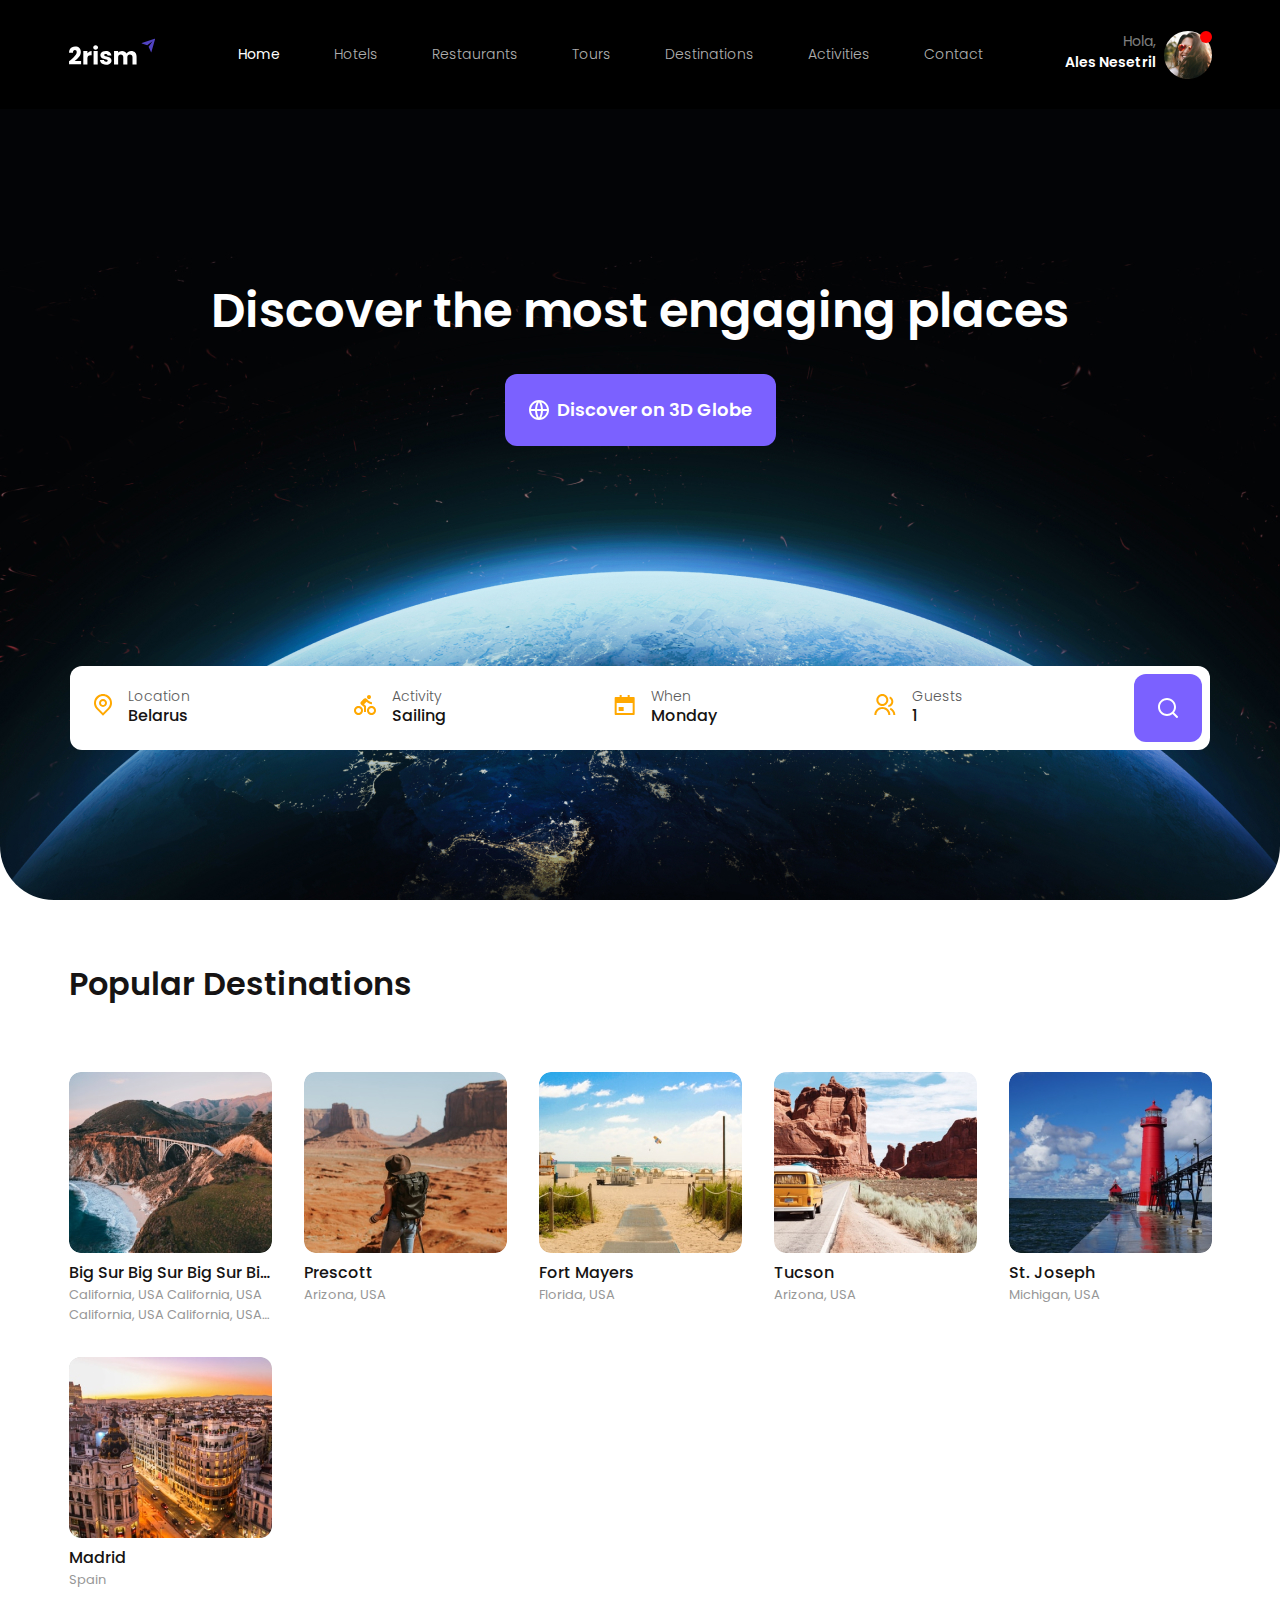
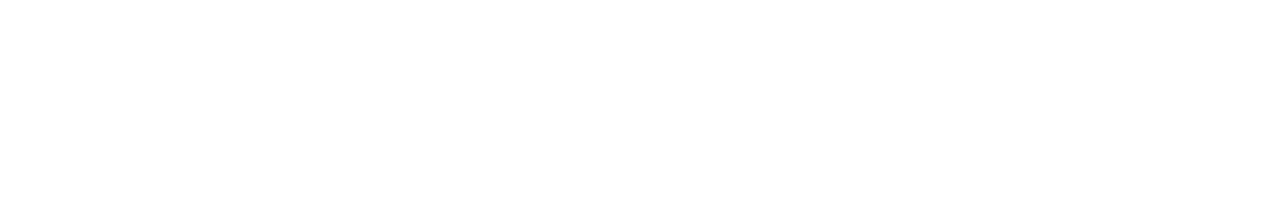
==== tourism/index.html @ 6691d3fc "added new layout" ====
<!doctype html>
<html lang="en">
<head>
    <meta charset="UTF-8">
    <meta name="viewport"
          content="width=device-width, user-scalable=no, initial-scale=1.0, maximum-scale=1.0, minimum-scale=1.0">
    <meta http-equiv="X-UA-Compatible" content="ie=edge">
    <title>Tourism</title>
    <link rel="preconnect" href="https://fonts.googleapis.com">
    <link rel="preconnect" href="https://fonts.gstatic.com" crossorigin>
    <link href="https://fonts.googleapis.com/css2?family=Poppins:wght@300;400;500;600&display=swap" rel="stylesheet">
    <link rel="stylesheet" href="assets/styles/style.css">
</head>
<body>
<header class="header">
    <div class="header__container container">
        <a href="#" class="logo" aria-label="Go to home page">
            <img src="assets/svg/logo.svg" alt="Logo company">
        </a>
        <nav class="header__navigation">
            <a href="#" class="header__navigation-link header__navigation-link--active">Home</a>
            <a href="#" class="header__navigation-link">Hotels</a>
            <a href="#" class="header__navigation-link">Restaurants</a>
            <a href="#" class="header__navigation-link">Tours</a>
            <a href="#" class="header__navigation-link">Destinations</a>
            <a href="#" class="header__navigation-link">Activities</a>
            <a href="#" class="header__navigation-link">Contact</a>
        </nav>
        <div class="profile-block">
            <div class="profile-block__data">
                <p class="profile-block__text">Hola,</p>
                <p class="profile-block__name">Ales Nesetril</p>
            </div>
            <div class="profile-block__avatar profile-block__avatar--active">
                <img src="assets/img/user.jpg" class="profile-block__img" alt="Profile user image">
            </div>
        </div>
    </div>
</header>

<main class="main">
    <section class="preview">
        <div class="preview__container container">
            <h1 class="preview__title">
                Discover the most engaging places
            </h1>
            <button class="button">
                <svg width="20" height="20">
                    <use xlink:href="#global-icon"></use>
                </svg>
                Discover on 3D Globe
            </button>
            <form action="" class="preview__form form">
                <div class="select select-location">
                    <div class="select__icon">
                        <svg width="18" height="22">
                            <use xlink:href="#location-icon"></use>
                        </svg>
                    </div>

                    <div class="select__block">
                        <label for="select-location">Location</label>
                        <select id="select-location">
                            <option value="0">Belarus</option>
                            <option value="1">Russian</option>
                            <option value="2">Poland</option>
                            <option value="3">China</option>
                        </select>
                    </div>
                </div>
                <div class="select select-location">
                    <div class="select__icon">
                        <svg width="22" height="20">
                            <use xlink:href="#activity-icon"></use>
                        </svg>
                    </div>
                    <div class="select__block">
                        <label for="select-activity">Activity</label>
                        <select id="select-activity">
                            <option value="0">Sailing</option>
                            <option value="1">Climbing</option>
                            <option value="2">Skiing</option>
                            <option value="3">Hiking</option>
                        </select>
                    </div>
                </div>
                <div class="select select-location">
                    <div class="select__icon">
                        <svg width="21" height="20">
                            <use xlink:href="#calendar-icon"></use>
                        </svg>
                    </div>
                    <div class="select__block">
                        <label for="select-calendar">When</label>
                        <select id="select-calendar">
                            <option>Monday</option>
                            <option>Tuesday</option>
                            <option>Wednesday</option>
                        </select>
                    </div>
                </div>
                <div class="select select-location">
                    <div class="select__icon">
                        <svg width="22" height="21">
                            <use xlink:href="#users-icon"></use>
                        </svg>
                    </div>
                    <div class="select__block">
                        <label for="select-guests">Guests</label>
                        <select id="select-guests">
                            <option value="0">1</option>
                            <option value="1">2</option>
                            <option value="2">3</option>
                            <option value="3">4</option>
                        </select>
                    </div>
                </div>
                <button class="button">
                    <svg width="20" height="20">
                        <use xlink:href="#search-icon"></use>
                    </svg>
                    <span class="button__text">Search</span>
                </button>
            </form>
        </div>
    </section>
    <section class="section destinations">
        <div class="container">
            <h2 class="section__title">
                Popular Destinations
            </h2>
            <div class="destinations__list">
                <div class="destinations__card small-card">
                    <div class="small-card__img">
                        <img src="assets/img/destination-1.jpg" alt="Big sure image">
                    </div>
                    <div class="small-card__title">Big Sur Big Sur Big Sur Big Sur</div>
                    <p class="small-card__text">California, USA California, USA California, USA California, USA California, USA California, USA California, USA California, USA California, USA</p>
                </div>
                <div class="destinations__card small-card">
                    <div class="small-card__img">
                        <img src="assets/img/destination-2.jpg" alt="Prescott image">
                    </div>
                    <div class="small-card__title">Prescott</div>
                    <p class="small-card__text">Arizona, USA</p>
                </div>
                <div class="destinations__card small-card">
                    <div class="small-card__img">
                        <img src="assets/img/destination-3.jpg" alt="Fort Mayers image">
                    </div>
                    <div class="small-card__title">Fort Mayers</div>
                    <p class="small-card__text">Florida, USA</p>
                </div>
                <div class="destinations__card small-card">
                    <div class="small-card__img">
                        <img src="assets/img/destination-4.jpg" alt="Tucson image">
                    </div>
                    <div class="small-card__title">Tucson</div>
                    <p class="small-card__text">Arizona, USA</p>
                </div>
                <div class="destinations__card small-card">
                    <div class="small-card__img">
                        <img src="assets/img/destination-5.jpg" alt="St. Joseph image">
                    </div>
                    <div class="small-card__title">St. Joseph</div>
                    <p class="small-card__text">Michigan, USA</p>
                </div>
                <div class="destinations__card small-card">
                    <div class="small-card__img">
                        <img src="assets/img/destination-6.jpg" alt="Madrid image">
                    </div>
                    <div class="small-card__title">Madrid</div>
                    <p class="small-card__text">Spain</p>
                </div>
            </div>
        </div>
    </section>
</main>
<svg>
    <symbol id="global-icon" viewBox="0 0 20 20" fill="none" xmlns="http://www.w3.org/2000/svg">
        <path d="M10 20C4.477 20 0 15.523 0 10C0 4.477 4.477 0 10 0C15.523 0 20 4.477 20 10C20 15.523 15.523 20 10 20ZM7.71 17.667C6.72341 15.5743 6.15187 13.3102 6.027 11H2.062C2.25659 12.5389 2.89392 13.9882 3.89657 15.1717C4.89922 16.3552 6.22401 17.2221 7.71 17.667ZM8.03 11C8.181 13.439 8.878 15.73 10 17.752C11.1523 15.6766 11.8254 13.3695 11.97 11H8.03ZM17.938 11H13.973C13.8481 13.3102 13.2766 15.5743 12.29 17.667C13.776 17.2221 15.1008 16.3552 16.1034 15.1717C17.1061 13.9882 17.7434 12.5389 17.938 11ZM2.062 9H6.027C6.15187 6.68979 6.72341 4.42569 7.71 2.333C6.22401 2.77788 4.89922 3.64475 3.89657 4.8283C2.89392 6.01184 2.25659 7.4611 2.062 9ZM8.031 9H11.969C11.8248 6.6306 11.152 4.32353 10 2.248C8.84768 4.32345 8.17456 6.63052 8.03 9H8.031ZM12.29 2.333C13.2766 4.42569 13.8481 6.68979 13.973 9H17.938C17.7434 7.4611 17.1061 6.01184 16.1034 4.8283C15.1008 3.64475 13.776 2.77788 12.29 2.333Z"
              fill="white"/>
    </symbol>
    <symbol id="search-icon" width="21" height="21" viewBox="0 0 21 21" fill="none" xmlns="http://www.w3.org/2000/svg">
        <path d="M16.031 14.617L20.314 18.899L18.899 20.314L14.617 16.031C13.0237 17.3082 11.042 18.0029 9 18C4.032 18 0 13.968 0 9C0 4.032 4.032 0 9 0C13.968 0 18 4.032 18 9C18.0029 11.042 17.3082 13.0237 16.031 14.617ZM14.025 13.875C15.2941 12.5699 16.0029 10.8204 16 9C16 5.132 12.867 2 9 2C5.132 2 2 5.132 2 9C2 12.867 5.132 16 9 16C10.8204 16.0029 12.5699 15.2941 13.875 14.025L14.025 13.875Z"
              fill="white"/>
    </symbol>
    <symbol id="location-icon" width="18" height="22" viewBox="0 0 18 22" fill="none" xmlns="http://www.w3.org/2000/svg">
        <path d="M9 18.9L13.95 13.95C14.9289 12.971 15.5955 11.7237 15.8656 10.3659C16.1356 9.00801 15.9969 7.60058 15.4671 6.32154C14.9373 5.0425 14.04 3.94929 12.8889 3.18015C11.7378 2.41101 10.3844 2.00049 9 2.00049C7.61557 2.00049 6.26222 2.41101 5.11109 3.18015C3.95996 3.94929 3.06275 5.0425 2.53292 6.32154C2.00308 7.60058 1.86442 9.00801 2.13445 10.3659C2.40449 11.7237 3.07111 12.971 4.05 13.95L9 18.9ZM9 21.728L2.636 15.364C1.37734 14.1053 0.520187 12.5017 0.172928 10.7558C-0.17433 9.01001 0.00390685 7.20041 0.685099 5.55588C1.36629 3.91136 2.51984 2.50575 3.99988 1.51683C5.47992 0.527899 7.21998 6.10352e-05 9 6.10352e-05C10.78 6.10352e-05 12.5201 0.527899 14.0001 1.51683C15.4802 2.50575 16.6337 3.91136 17.3149 5.55588C17.9961 7.20041 18.1743 9.01001 17.8271 10.7558C17.4798 12.5017 16.6227 14.1053 15.364 15.364L9 21.728ZM9 11C9.53044 11 10.0391 10.7893 10.4142 10.4142C10.7893 10.0391 11 9.53042 11 8.99998C11 8.46955 10.7893 7.96084 10.4142 7.58577C10.0391 7.2107 9.53044 6.99998 9 6.99998C8.46957 6.99998 7.96086 7.2107 7.58579 7.58577C7.21072 7.96084 7 8.46955 7 8.99998C7 9.53042 7.21072 10.0391 7.58579 10.4142C7.96086 10.7893 8.46957 11 9 11ZM9 13C7.93914 13 6.92172 12.5786 6.17158 11.8284C5.42143 11.0783 5 10.0608 5 8.99998C5 7.93912 5.42143 6.9217 6.17158 6.17156C6.92172 5.42141 7.93914 4.99998 9 4.99998C10.0609 4.99998 11.0783 5.42141 11.8284 6.17156C12.5786 6.9217 13 7.93912 13 8.99998C13 10.0608 12.5786 11.0783 11.8284 11.8284C11.0783 12.5786 10.0609 13 9 13Z" fill="#FFA800"/>
    </symbol>
    <symbol id="activity-icon" width="22" height="20" viewBox="0 0 22 20" fill="none" xmlns="http://www.w3.org/2000/svg">
        <path d="M4.5 20C3.90905 20 3.32389 19.8836 2.77792 19.6575C2.23196 19.4313 1.73588 19.0998 1.31802 18.682C0.900156 18.2641 0.568688 17.768 0.342542 17.2221C0.116396 16.6761 0 16.0909 0 15.5C0 14.9091 0.116396 14.3239 0.342542 13.7779C0.568688 13.232 0.900156 12.7359 1.31802 12.318C1.73588 11.9002 2.23196 11.5687 2.77792 11.3425C3.32389 11.1164 3.90905 11 4.5 11C5.69347 11 6.83807 11.4741 7.68198 12.318C8.52589 13.1619 9 14.3065 9 15.5C9 16.6935 8.52589 17.8381 7.68198 18.682C6.83807 19.5259 5.69347 20 4.5 20ZM4.5 18C5.16304 18 5.79893 17.7366 6.26777 17.2678C6.73661 16.7989 7 16.163 7 15.5C7 14.837 6.73661 14.2011 6.26777 13.7322C5.79893 13.2634 5.16304 13 4.5 13C3.83696 13 3.20107 13.2634 2.73223 13.7322C2.26339 14.2011 2 14.837 2 15.5C2 16.163 2.26339 16.7989 2.73223 17.2678C3.20107 17.7366 3.83696 18 4.5 18ZM17.5 20C16.9091 20 16.3239 19.8836 15.7779 19.6575C15.232 19.4313 14.7359 19.0998 14.318 18.682C13.9002 18.2641 13.5687 17.768 13.3425 17.2221C13.1164 16.6761 13 16.0909 13 15.5C13 14.9091 13.1164 14.3239 13.3425 13.7779C13.5687 13.232 13.9002 12.7359 14.318 12.318C14.7359 11.9002 15.232 11.5687 15.7779 11.3425C16.3239 11.1164 16.9091 11 17.5 11C18.6935 11 19.8381 11.4741 20.682 12.318C21.5259 13.1619 22 14.3065 22 15.5C22 16.6935 21.5259 17.8381 20.682 18.682C19.8381 19.5259 18.6935 20 17.5 20ZM17.5 18C18.163 18 18.7989 17.7366 19.2678 17.2678C19.7366 16.7989 20 16.163 20 15.5C20 14.837 19.7366 14.2011 19.2678 13.7322C18.7989 13.2634 18.163 13 17.5 13C16.837 13 16.2011 13.2634 15.7322 13.7322C15.2634 14.2011 15 14.837 15 15.5C15 16.163 15.2634 16.7989 15.7322 17.2678C16.2011 17.7366 16.837 18 17.5 18ZM10.023 9.305L12 11V17H10V12L7.281 9.734C7.03904 9.56772 6.83666 9.35022 6.68822 9.09692C6.53977 8.84363 6.44892 8.56076 6.4221 8.26841C6.39528 7.97605 6.43315 7.68137 6.53303 7.4053C6.6329 7.12923 6.79233 6.87853 7 6.671L9.828 3.843C10.0137 3.6572 10.2342 3.50981 10.4769 3.40925C10.7197 3.30869 10.9798 3.25693 11.2425 3.25693C11.5052 3.25693 11.7653 3.30869 12.0081 3.40925C12.2508 3.50981 12.4713 3.6572 12.657 3.843L14.071 5.257C15.13 6.31982 16.5038 7.01248 17.988 7.232L17.978 9.247C15.9642 9.01516 14.0884 8.10742 12.657 6.672L10.023 9.305ZM15 4C14.4696 4 13.9609 3.78929 13.5858 3.41421C13.2107 3.03914 13 2.53043 13 2C13 1.46957 13.2107 0.960859 13.5858 0.585786C13.9609 0.210714 14.4696 0 15 0C15.5304 0 16.0391 0.210714 16.4142 0.585786C16.7893 0.960859 17 1.46957 17 2C17 2.53043 16.7893 3.03914 16.4142 3.41421C16.0391 3.78929 15.5304 4 15 4Z" fill="#FFA800"/>
    </symbol>
    <symbol id="calendar-icon" width="21" height="20" viewBox="0 0 21 20" fill="none" xmlns="http://www.w3.org/2000/svg">
        <path d="M15.6667 2H19.6667C19.9319 2 20.1863 2.10536 20.3738 2.29289C20.5613 2.48043 20.6667 2.73478 20.6667 3V19C20.6667 19.2652 20.5613 19.5196 20.3738 19.7071C20.1863 19.8946 19.9319 20 19.6667 20H1.66669C1.40147 20 1.14712 19.8946 0.95958 19.7071C0.772044 19.5196 0.666687 19.2652 0.666687 19V3C0.666687 2.73478 0.772044 2.48043 0.95958 2.29289C1.14712 2.10536 1.40147 2 1.66669 2H5.66669V0H7.66669V2H13.6667V0H15.6667V2ZM2.66669 8V18H18.6667V8H2.66669ZM4.66669 12H9.66669V16H4.66669V12Z" fill="#FFA800"/>
    </symbol>
    <symbol id="users-icon" width="22" height="21" viewBox="0 0 22 21" fill="none" xmlns="http://www.w3.org/2000/svg">
        <path d="M0.333374 21C0.333374 18.8783 1.17623 16.8434 2.67652 15.3431C4.17681 13.8429 6.21164 13 8.33337 13C10.4551 13 12.4899 13.8429 13.9902 15.3431C15.4905 16.8434 16.3334 18.8783 16.3334 21H14.3334C14.3334 19.4087 13.7012 17.8826 12.576 16.7574C11.4508 15.6321 9.92467 15 8.33337 15C6.74207 15 5.21595 15.6321 4.09073 16.7574C2.96552 17.8826 2.33337 19.4087 2.33337 21H0.333374ZM8.33337 12C5.01837 12 2.33337 9.315 2.33337 6C2.33337 2.685 5.01837 0 8.33337 0C11.6484 0 14.3334 2.685 14.3334 6C14.3334 9.315 11.6484 12 8.33337 12ZM8.33337 10C10.5434 10 12.3334 8.21 12.3334 6C12.3334 3.79 10.5434 2 8.33337 2C6.12337 2 4.33337 3.79 4.33337 6C4.33337 8.21 6.12337 10 8.33337 10ZM16.6174 13.703C18.0227 14.3359 19.2154 15.3612 20.052 16.6557C20.8886 17.9502 21.3335 19.4587 21.3334 21H19.3334C19.3336 19.844 18.9999 18.7125 18.3725 17.7416C17.745 16.7707 16.8505 16.0017 15.7964 15.527L16.6164 13.703H16.6174ZM15.9294 2.413C16.9369 2.8283 17.7983 3.53354 18.4044 4.43923C19.0104 5.34492 19.3338 6.41024 19.3334 7.5C19.3338 8.87233 18.8211 10.1952 17.8959 11.2088C16.9708 12.2224 15.7 12.8535 14.3334 12.978V10.965C15.0743 10.8589 15.7617 10.518 16.2947 9.99246C16.8276 9.4669 17.1781 8.78432 17.2945 8.04493C17.411 7.30555 17.2874 6.5483 16.9418 5.88435C16.5962 5.22041 16.0468 4.68475 15.3744 4.356L15.9294 2.413Z" fill="#FFA800"/>
    </symbol>
</svg>
<script src="assets/scripts/script.js"></script>
</body>
</html>
---- tourism/assets/styles/style.css ----
@import "reset.css";

html {
    min-width: 320px;
}

body {
    font-family: 'Poppins', sans-serif;
}

.container {
    margin: 0 auto;
    padding: 0 32px;
    width: 100%;
    max-width: 1442px;
}

.section {
    padding: 60px 0;
}

.section__title {
    margin-bottom: 64px;
    font-weight: 600;
    font-size: 32px;
    line-height: 48px;
    color: #161414;
}

.small-card {
    width: 100%;
    max-width: 203px;
}

.small-card__title {
    margin-top: 8px;
    font-weight: 500;
    font-size: 16px;
    line-height: 24px;
    color: #161414;
    text-overflow: ellipsis;
    white-space: nowrap;
    overflow: hidden;
    max-width: 100%;
}

.small-card__text {
    font-weight: 400;
    font-size: 13px;
    line-height: 20px;
    color: #979797;
    display: -webkit-box;
    -webkit-line-clamp: 2;
    -webkit-box-orient: vertical;
    overflow: hidden;
    text-overflow: ellipsis;
    white-space: pre-wrap;
}

.small-card__img {
    background-color: #C7C7C7;
    border-radius: 12px;
    overflow: hidden;
}

.small-card__img img {
    width: 100%;
}

.button {
    padding: 24px;
    display: inline-flex;
    align-items: center;
    column-gap: 8px;
    background-color: #7B61FF;
    border-radius: 12px;
    font-weight: 600;
    font-size: 18px;
    line-height: 24px;
    color: #FFFFFF;
}

.button svg {
    transition: transform .4s;
}

.form {
    padding: 8px;
    display: flex;
    justify-content: stretch;
    background: #FFFFFF;
    border-radius: 12px;
}

.select {
    position: relative;
    display: flex;
    align-items: center;
    column-gap: 16px;
    width: 100%;
}

.select select {
    display: none; /*hide original SELECT element: */
}

.select__block {
    position: relative;
    display: flex;
    flex-direction: column;
    flex: 1;
    font-weight: 500;
    font-size: 16px;
    line-height: 24px;
    color: #161414;
    cursor: pointer;
}

.select__block > label {
    font-weight: 300;
    font-size: 14px;
    line-height: 16px;
    color: #5B5B5B;

}

.select__block--selected {
    /*background-color: red;*/
}

/* style the items (options), including the selected item: */
.select__list div {
    padding: 8px 16px;
    font-size: 16px;
    line-height: 24px;
    color: #161414;
    font-weight: 300;
    border: 1px solid transparent;
    border-color: transparent transparent rgba(0, 0, 0, 0.1) transparent;
    cursor: pointer;
}

/* Style items (options): */
.select__list {
    position: absolute;
    top: calc(100% + 22px);
    left: 0;
    right: 0;
    max-height: 126px;
    overflow: hidden;
    overflow-y: auto;
    background-color: #FFFFFF;
    border-bottom-left-radius: 12px;
    border-bottom-right-radius: 12px;
    z-index: 99;
}

.select__list::-webkit-scrollbar {
    width: 5px;
}

.select__list::-webkit-scrollbar-thumb {
    background-color: #5B5B5B;
    border-radius: 2px;
}

/* Hide the items when the select box is closed: */
.select__list--hide {
    display: none;
}

.select__list div:hover, .same-as-selected {
    background-color: rgba(0, 0, 0, 0.1);
}

/*================== HEADER ==================*/

.logo {
    margin: auto 0;
    display: block;
    max-width: 88px;
    max-height: 36px;
    transition: transform .4s;
}

.logo:hover {
    transform: scale(1.2);
}

.header {
    /*padding: 0 31px;*/
    position: fixed;
    top: 0;
    left: 0;
    right: 0;
    background-color: #000000;
    z-index: 1000;
}

.header__container {
    display: flex;
    justify-content: space-between;
}

.header__navigation {
    display: flex;
    column-gap: 54px;
}

.header__navigation-link {
    padding: 44px 0;
    font-weight: 300;
    font-size: 14px;
    line-height: 21px;
    color: rgba(255, 255, 255, .7);
    transition: color .4s;
}

.header__navigation-link:hover {
    color: #FFFFFF;
}

.header__navigation-link--active {
    font-weight: 400;
    color: #FFFFFF;
}

.header .profile-block {
    align-self: center;
}

.profile-block {
    display: flex;
    column-gap: 8px;
    font-size: 14px;
    line-height: 21px;
    text-align: right;
    cursor: pointer;
}

.profile-block__avatar {
    position: relative;
    width: 48px;
    height: 48px;
    border-radius: 50%;
}

.profile-block__img {
    width: 100%;
    height: 100%;
    object-fit: cover;
    border-radius: 50%;
}

.profile-block__avatar::after {
    content: "";
    position: absolute;
    right: 0;
    top: 0;
    display: block;
    width: 12px;
    height: 12px;
    background-color: transparent;
    border-radius: 50%;
}

.profile-block__avatar--active::after {
    background-color: #FF0000;
}

.profile-block__text {
    font-weight: 400;
    color: rgba(255, 255, 255, .5);
}

.profile-block__name {
    font-weight: 600;
    color: #FFFFFF;
}

/*================= preview================= */

.preview {
    padding-top: 109px;
    display: flex;
    flex-direction: column;
    min-height: 100vh;
    background-color: #000000;
    background-image: url("../img/earth.jpg");
    background-repeat: no-repeat;
    background-position: bottom center;
    border-radius: 0 0 54px 54px;
}

.preview__title {
    margin: 19vh auto 0;
    max-width: 863px;
    font-weight: 600;
    font-size: 48px;
    line-height: 62px;
    text-align: center;
    color: #FFFFFF;
}

.preview__container {
    display: flex;
    flex-direction: column;
    flex-grow: 3
}

.preview__container > .button {
    display: flex;
    margin: 32px auto;
    transition: transform .4s ease;
}

.preview__container > .button:hover {
    transform: scale(1.05);
}

.preview__form {
    margin: auto auto 150px;
    padding-left: 24px;
    width: 100%;
    max-width: 1140px;
}

.preview__form .button__text {
    display: none;
}

.form .button:hover svg {
    transform: scale(1.2);
}

.preview__form .select {
    flex: 1;
}

/*================= DESTINATIONS ================= */

.destinations__list {
    display: flex;
    flex-wrap: wrap;
    gap: 32px;
}

@media screen and (max-width: 1441px) {
    .container {
        max-width: 1207px;
    }
}

@media screen and (max-width: 1206px) {
    .container {
        max-width: 972px;
    }

    .header__navigation {
        column-gap: 30px;
    }

    .preview__title {
        margin-top: 9vh;
        font-size: 42px;
        line-height: 1.1;
    }
}

@media screen and (max-width: 971px) {
    .container {
        max-width: 737px;
    }

    .header {
        padding: 15px 0;
    }

    .header__navigation {
        display: none;
    }

    .preview {
        padding-top: 78px;
    }

    .preview__title {
        margin-top: 7vh;
        font-size: 42px;
        line-height: 1.1;
    }

    .preview__form {
        width: 80%;
        padding: 25px 20px 15px;
        flex-wrap: wrap;
        gap: 20px;
    }

    .preview__form > .select {
        max-width: calc(50% - 10px);
        width: 100%;
        flex: auto;
    }

    .preview__form .button {
        margin: 20px auto 0;
        padding: 14px;
        width: 70%;
        justify-content: center;
    }

    .preview__form .button__text {
        display: inline;
    }

    .preview__form .button svg {
        display: none;
    }

}

@media screen and (max-width: 736px) {
    .container {
        max-width: 502px;
    }

    .section__title {
        margin-bottom: 34px;

    }

    .preview__title {
        margin-top: 4vh;
        font-size: 36px;
    }

    .button {
        padding: 15px 24px;
        font-size: 16px;
    }

    .preview__form {
        width: 100%;
        margin: auto;
    }
    .preview__form > .select {
        max-width: 100%;
        width: 100%;
        flex: auto;
    }
}

@media screen and (max-width: 501px) {
    .section__title {
        font-size: 28px;
        line-height: 32px;
    }

    .destinations__list {
        gap: 10px;
    }

    .small-card {
        flex: 1 1 203px;
        max-width: calc(50% - 5px);
    }

    .small-card__title {
        font-size: 14px;
        line-height: 18px;
    }

    .small-card__text {
        font-size: 12px;
        line-height: 14px;
    }


}

@media screen and (max-width: 420px) {
    .preview__title {
        font-size: 32px;
    }

    .preview__form {
        width: 100%;
    }

    .preview__form .button {
        width: 100%;
    }
}

@media screen and (max-width: 380px) {
    .preview__title {
        font-size: 28px;
    }
}
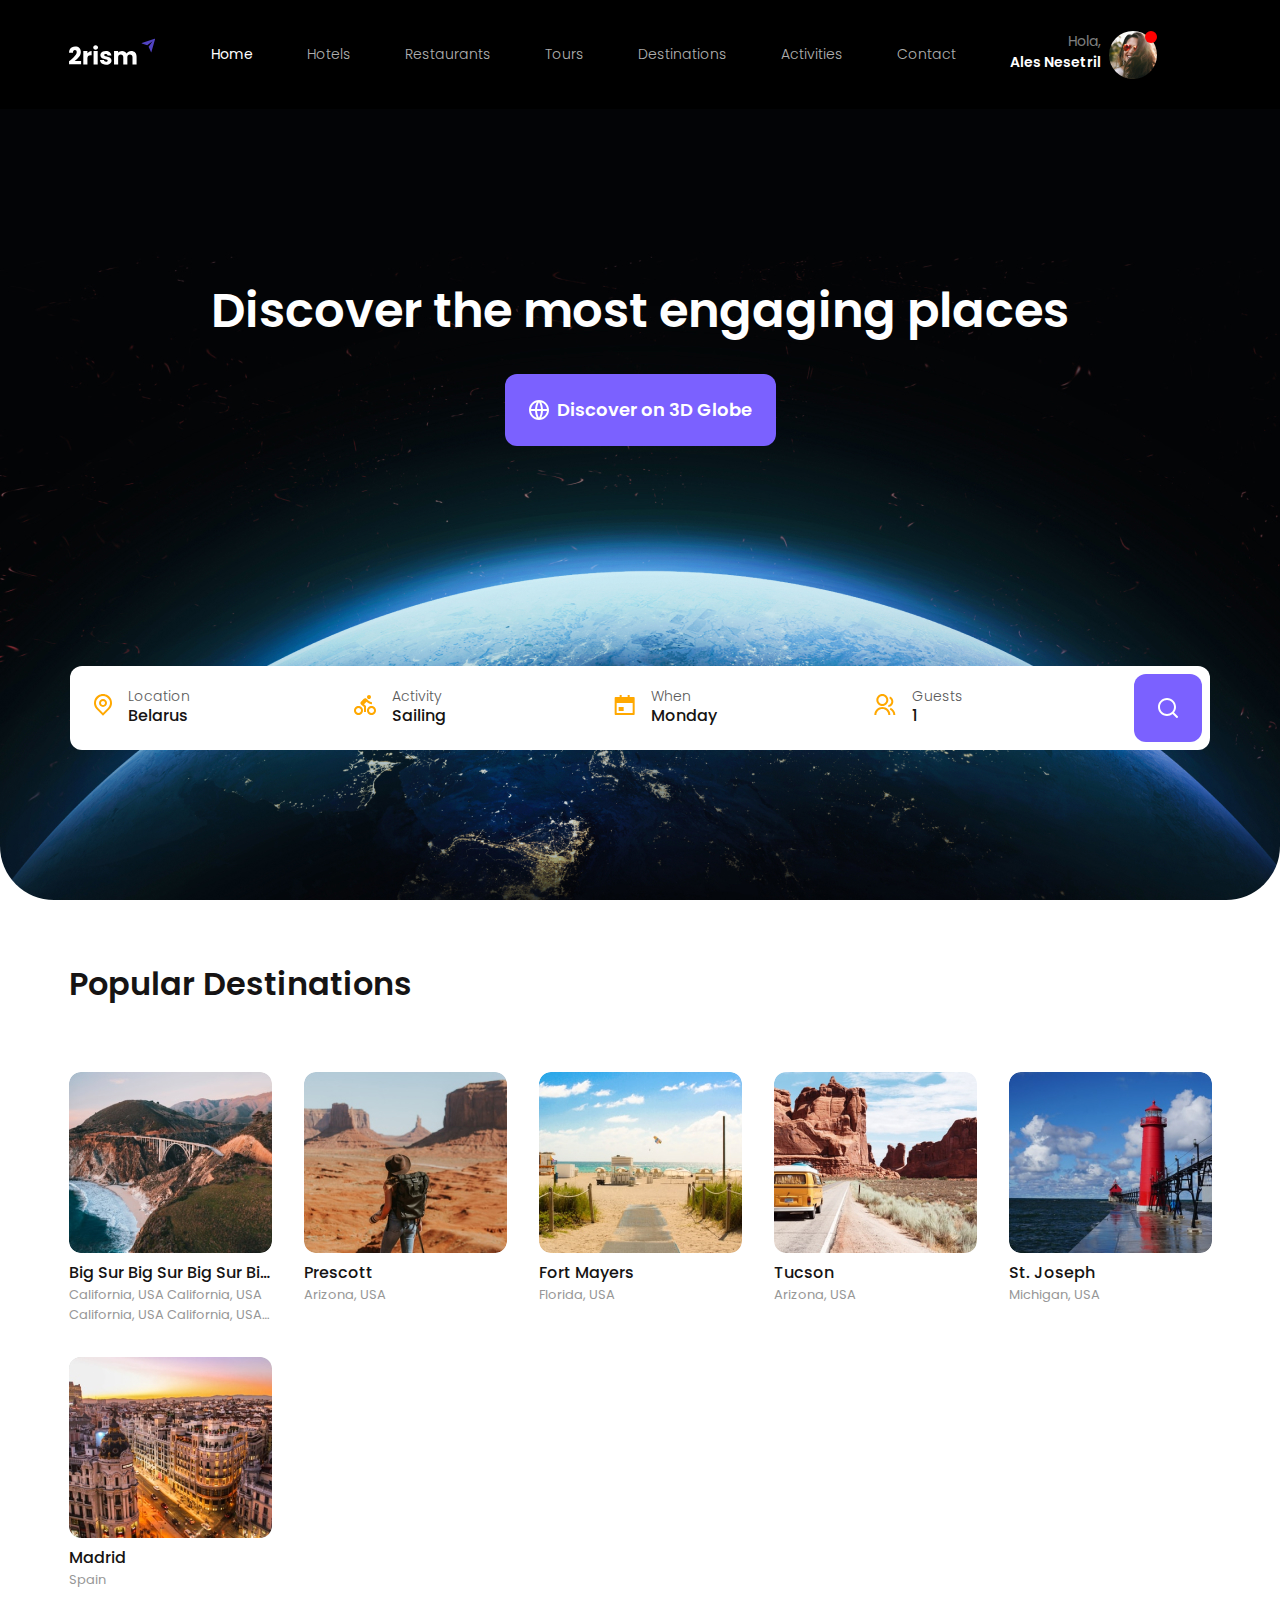
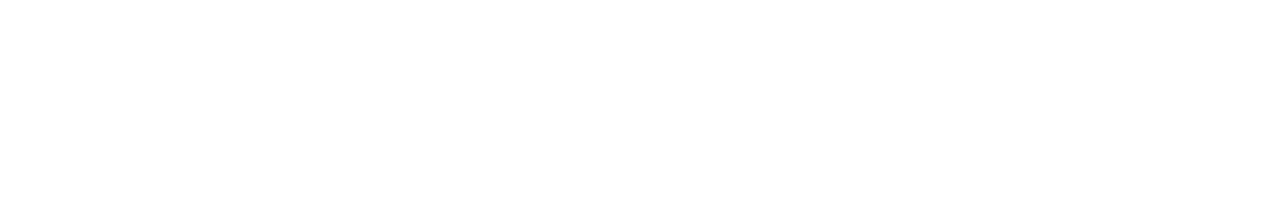
==== commit 781972fb: "added new branch" ====
--- a/tourism/index.html
+++ b/tourism/index.html
@@ -35,6 +35,31 @@
                 <img src="assets/img/user.jpg" class="profile-block__img" alt="Profile user image">
             </div>
         </div>
+
+        <div class="hamburger-menu">
+            <input id="menu__toggle" type="checkbox" />
+            <label class="menu__btn" for="menu__toggle">
+                <span></span>
+            </label>
+            <nav class="menu__navigation">
+                <a href="#" class="menu__navigation-link header__navigation-link--active">Home</a>
+                <a href="#" class="menu__navigation-link">Hotels</a>
+                <a href="#" class="menu__navigation-link">Restaurants</a>
+                <a href="#" class="menu__navigation-link">Tours</a>
+                <a href="#" class="menu__navigation-link">Destinations</a>
+                <a href="#" class="menu__navigation-link">Activities</a>
+                <a href="#" class="menu__navigation-link">Contact</a>
+                <div class="profile-block">
+                    <div class="profile-block__data">
+                        <p class="profile-block__text">Hola,</p>
+                        <p class="profile-block__name">Ales Nesetril</p>
+                    </div>
+                    <div class="profile-block__avatar profile-block__avatar--active">
+                        <img src="assets/img/user.jpg" class="profile-block__img" alt="Profile user image">
+                    </div>
+                </div>
+            </nav>
+        </div>
     </div>
 </header>
 
@@ -115,7 +140,7 @@
                         </select>
                     </div>
                 </div>
-                <button class="button">
+                <button class="button" aria-label="Search for tours">
                     <svg width="20" height="20">
                         <use xlink:href="#search-icon"></use>
                     </svg>
--- a/tourism/assets/styles/style.css
+++ b/tourism/assets/styles/style.css
@@ -114,6 +114,7 @@
     line-height: 24px;
     color: #161414;
     cursor: pointer;
+    -webkit-tap-highlight-color: transparent;
 }
 
 .select__block > label {
@@ -173,6 +174,98 @@
     background-color: rgba(0, 0, 0, 0.1);
 }
 
+.hamburger-menu {
+    align-self: center;
+}
+
+#menu__toggle {
+    display: none;
+}
+
+#menu__toggle:checked ~ .menu__btn > span {
+    transform: rotate(45deg);
+}
+
+#menu__toggle:checked ~ .menu__btn > span::before {
+    top: 0;
+    transform: rotate(0);
+}
+
+#menu__toggle:checked ~ .menu__btn > span::after {
+    top: 0;
+    transform: rotate(90deg);
+}
+
+#menu__toggle:checked ~ .menu__navigation {
+    transform: translateX(0%);
+}
+
+.menu__btn {
+    position: relative;
+    display: none;
+    align-items: center;
+    width: 26px;
+    height: 26px;
+    cursor: pointer;
+    z-index: 1;
+    -webkit-tap-highlight-color: transparent;
+}
+
+.menu__btn > span,
+.menu__btn > span::before,
+.menu__btn > span::after {
+    display: block;
+    position: absolute;
+    width: 100%;
+    height: 2px;
+    background-color: #FFFFFF;
+    transition-duration: .25s;
+    border-radius: 2px;
+}
+
+.menu__btn > span::before {
+    content: '';
+    top: -8px;
+}
+
+.menu__btn > span::after {
+    content: '';
+    top: 8px;
+}
+
+.menu__navigation {
+    position: fixed;
+    top: 78px;
+    left: 0;
+    bottom: 0;
+    padding: 30px;
+    display: none;
+    flex-direction: column;
+    width: 100%;
+    background-color: rgba(0, 0, 0, .9);
+    text-align: center;
+    transition-duration: .25s;
+    transform: translateX(100%);
+}
+
+.menu__navigation .profile-block {
+    display: none;
+}
+
+.menu__navigation-link {
+    padding: 12px 24px;
+    display: block;
+    font-size: 20px;
+    font-weight: 400;
+    text-decoration: none;
+    transition-duration: .25s;
+    color: rgba(255, 255, 255, .7);
+    overflow: hidden;
+    text-overflow: ellipsis;
+    white-space: nowrap;
+    -webkit-tap-highlight-color: transparent;
+}
+
 /*================== HEADER ==================*/
 
 .logo {
@@ -380,6 +473,16 @@
         display: none;
     }
 
+    .menu__btn {
+        display: flex;
+        visibility: visible;
+    }
+
+    .header .profile-block {
+        margin-left: auto;
+        margin-right: 30px;
+    }
+
     .preview {
         padding-top: 78px;
     }
@@ -418,6 +521,10 @@
         display: none;
     }
 
+    .select__list {
+        top: calc(100% + 5px);
+        box-shadow: 0 5px 5px 0 rgba(0, 0, 0, 0.2)
+    }
 }
 
 @media screen and (max-width: 736px) {
@@ -427,7 +534,6 @@
 
     .section__title {
         margin-bottom: 34px;
-
     }
 
     .preview__title {
@@ -444,6 +550,7 @@
         width: 100%;
         margin: auto;
     }
+
     .preview__form > .select {
         max-width: 100%;
         width: 100%;
@@ -480,6 +587,19 @@
 }
 
 @media screen and (max-width: 420px) {
+    .header__container > .profile-block {
+        display: none;
+    }
+
+    .menu__navigation {
+        top: 66px;
+    }
+
+    .menu__navigation .profile-block {
+        margin-top: auto;
+        display: flex;
+    }
+
     .preview__title {
         font-size: 32px;
     }
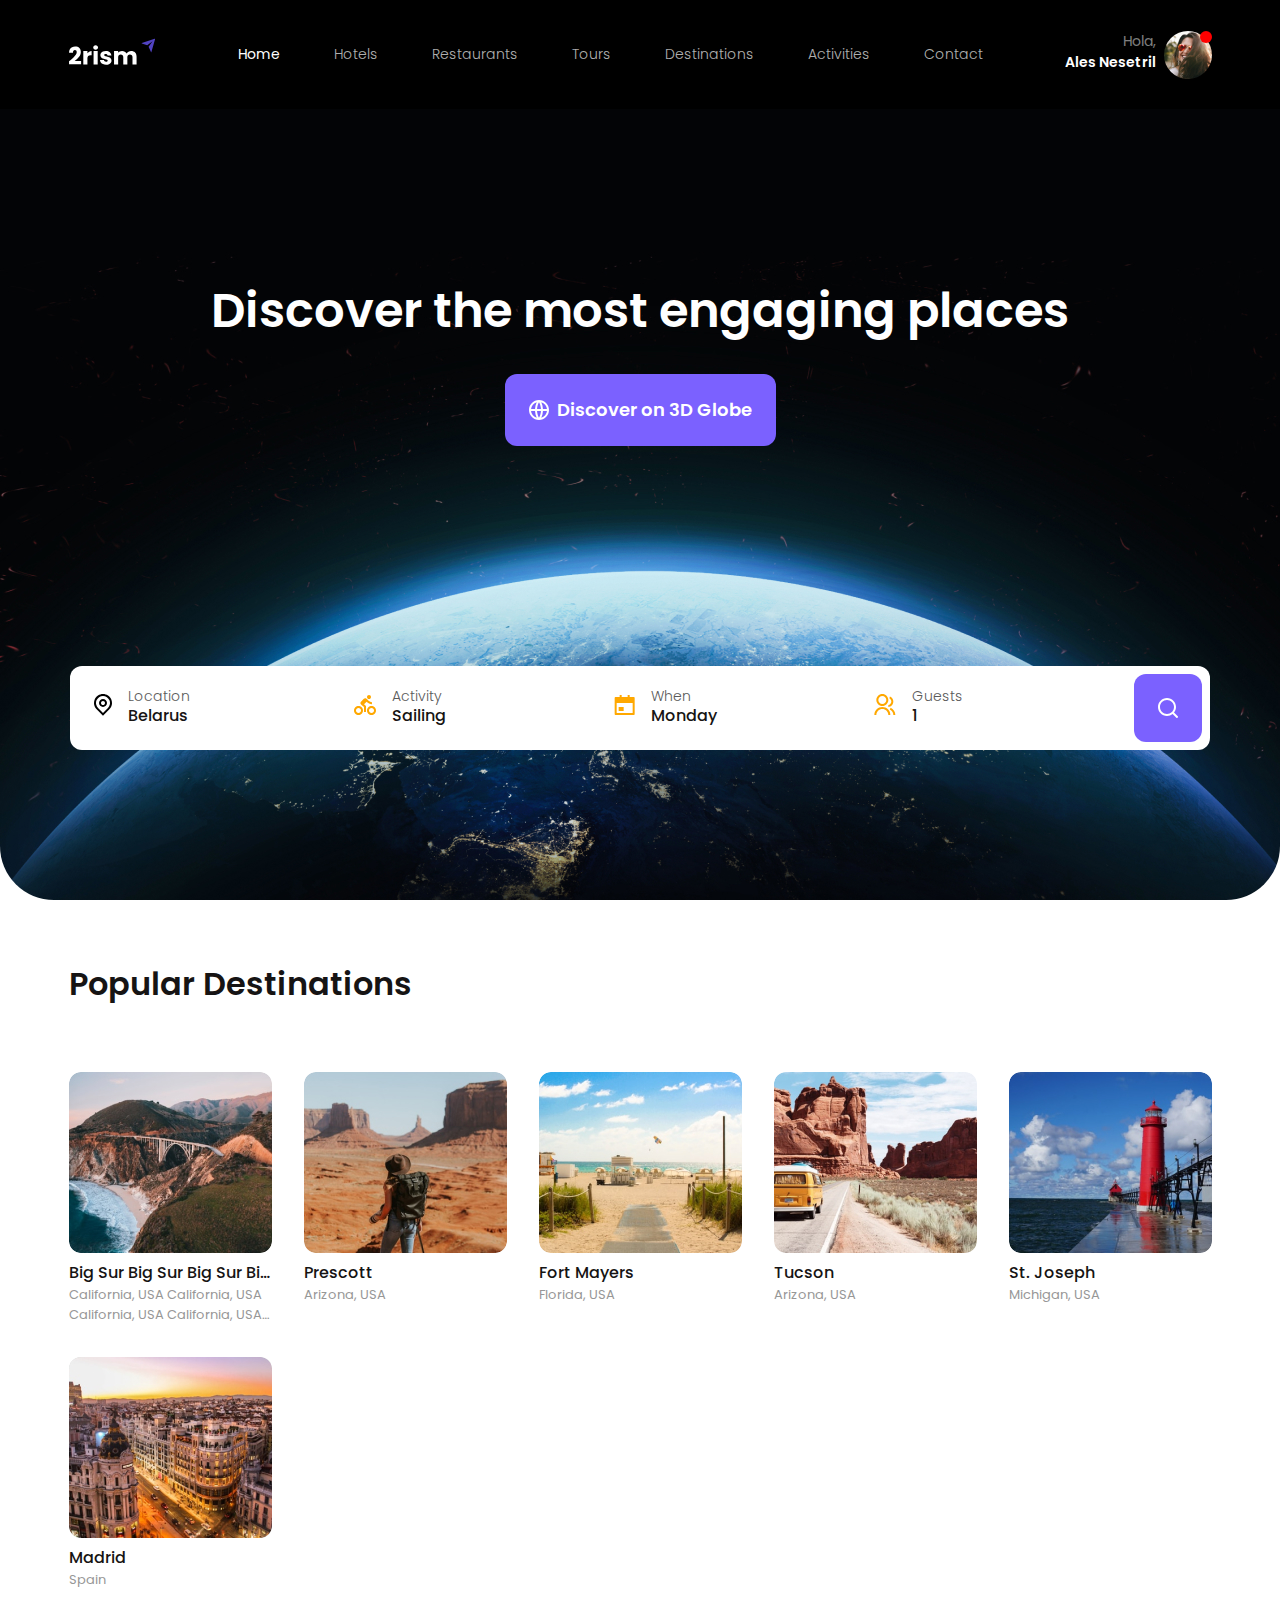
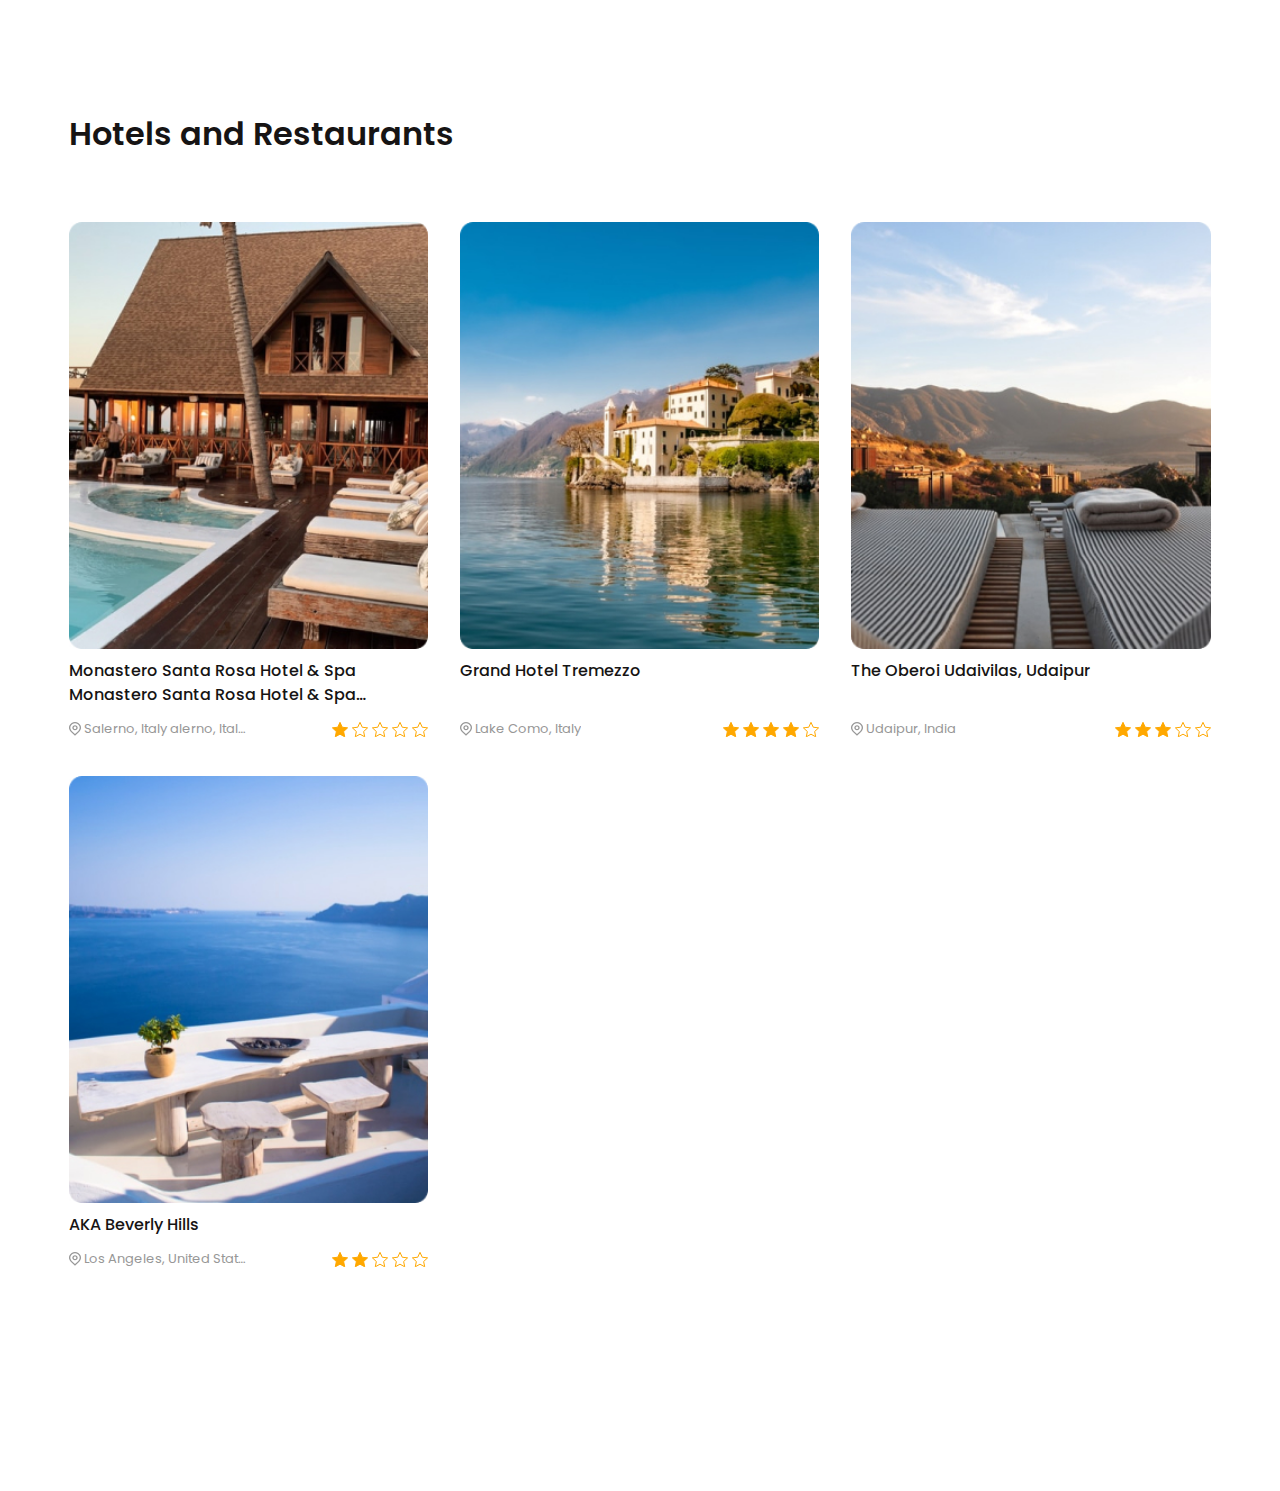
==== commit 105b2059: "added apartments section" ====
--- a/tourism/index.html
+++ b/tourism/index.html
@@ -151,9 +151,11 @@
     </section>
     <section class="section destinations">
         <div class="container">
-            <h2 class="section__title">
-                Popular Destinations
-            </h2>
+            <div class="section__header">
+                <h2 class="section__title">
+                    Popular Destinations
+                </h2>
+            </div>
             <div class="destinations__list">
                 <div class="destinations__card small-card">
                     <div class="small-card__img">
@@ -198,6 +200,162 @@
                     <p class="small-card__text">Spain</p>
                 </div>
             </div>
+        </div>
+    </section>
+    <section class="apartments section">
+        <div class="apartments__container container">
+            <div class="section__header">
+                <h2 class="section__title">
+                    Hotels and Restaurants
+                </h2>
+                <a href="#" class="link-as-btn">
+                    View all
+                    <svg  width="14" height="14">
+                        <use xlink:href="#right-arrow"></use>
+                    </svg>
+                </a>
+            </div>
+            <div class="apartments__list">
+                <div class="apartments__item card-rating">
+                    <div class="card-rating__img">
+                        <img src="assets/img/aprtments-1.jpg" alt="Apartments image">
+                    </div>
+                    <div class="card-rating__title">
+                        Monastero Santa Rosa Hotel & Spa Monastero Santa Rosa Hotel & Spa Monastero Santa Rosa Hotel & Spa Monastero Santa Rosa Hotel & Spa
+                    </div>
+                    <div class="card-rating__footer">
+                        <div class="card-rating__text">
+                            <svg viewBox="0 0 18 22" preserveAspectRatio="none">
+                                <use xlink:href="#location-icon"></use>
+                            </svg>
+                            Salerno, Italy alerno, Italy alerno, Italy alerno, Italy alerno, Italy
+                        </div>
+                        <div class="card-rating__stars">
+                            <svg width="16" height="15" class="star-icon start-icon--active">
+                                <use xlink:href="#star-icon"></use>
+                            </svg>
+                            <svg width="16" height="15" class="star-icon">
+                                <use xlink:href="#star-icon"></use>
+                            </svg>
+                            <svg width="16" height="15" class="star-icon">
+                                <use xlink:href="#star-icon"></use>
+                            </svg>
+                            <svg width="16" height="15" class="star-icon">
+                                <use xlink:href="#star-icon"></use>
+                            </svg>
+                            <svg width="16" height="15" class="star-icon">
+                                <use xlink:href="#star-icon"></use>
+                            </svg>
+                        </div>
+                    </div>
+                </div>
+                <div class="apartments__item card-rating">
+                    <div class="card-rating__img">
+                        <img src="assets/img/apartments-2.jpg" alt="Apartments image">
+                    </div>
+                    <div class="card-rating__title">
+                        Grand Hotel Tremezzo
+                    </div>
+                    <div class="card-rating__footer">
+                        <div class="card-rating__text">
+                            <svg viewBox="0 0 18 22" preserveAspectRatio="none">
+                                <use xlink:href="#location-icon"></use>
+                            </svg>
+                            Lake Como, Italy
+                        </div>
+                        <div class="card-rating__stars">
+                            <svg width="16" height="15" class="star-icon start-icon--active">
+                                <use xlink:href="#star-icon"></use>
+                            </svg>
+                            <svg width="16" height="15" class="star-icon start-icon--active">
+                                <use xlink:href="#star-icon"></use>
+                            </svg>
+                            <svg width="16" height="15" class="star-icon start-icon--active">
+                                <use xlink:href="#star-icon"></use>
+                            </svg>
+                            <svg width="16" height="15" class="star-icon start-icon--active">
+                                <use xlink:href="#star-icon"></use>
+                            </svg>
+                            <svg width="16" height="15" class="star-icon">
+                                <use xlink:href="#star-icon"></use>
+                            </svg>
+                        </div>
+                    </div>
+                </div>
+                <div class="apartments__item card-rating">
+                    <div class="card-rating__img">
+                        <img src="assets/img/apartments-3.jpg" alt="Apartments image">
+                    </div>
+                    <div class="card-rating__title">
+                        The Oberoi Udaivilas, Udaipur
+                    </div>
+                    <div class="card-rating__footer">
+                        <div class="card-rating__text">
+                            <svg viewBox="0 0 18 22" preserveAspectRatio="none">
+                                <use xlink:href="#location-icon"></use>
+                            </svg>
+                            Udaipur, India
+                        </div>
+                        <div class="card-rating__stars">
+                            <svg width="16" height="15" class="star-icon start-icon--active">
+                                <use xlink:href="#star-icon"></use>
+                            </svg>
+                            <svg width="16" height="15" class="star-icon start-icon--active">
+                                <use xlink:href="#star-icon"></use>
+                            </svg>
+                            <svg width="16" height="15" class="star-icon start-icon--active">
+                                <use xlink:href="#star-icon"></use>
+                            </svg>
+                            <svg width="16" height="15" class="star-icon">
+                                <use xlink:href="#star-icon"></use>
+                            </svg>
+                            <svg width="16" height="15" class="star-icon">
+                                <use xlink:href="#star-icon"></use>
+                            </svg>
+                        </div>
+                    </div>
+                </div>
+                <div class="apartments__item card-rating">
+                    <div class="card-rating__img">
+                        <img src="assets/img/apartments-4.jpg" alt="Apartments image">
+                    </div>
+                    <div class="card-rating__title">
+                        AKA Beverly Hills
+                    </div>
+                    <div class="card-rating__footer">
+                        <div class="card-rating__text">
+                            <svg viewBox="0 0 18 22" preserveAspectRatio="none">
+                                <use xlink:href="#location-icon"></use>
+                            </svg>
+                            Los Angeles, United States
+                        </div>
+                        <div class="card-rating__stars">
+                            <svg width="16" height="15" class="star-icon start-icon--active">
+                                <use xlink:href="#star-icon"></use>
+                            </svg>
+                            <svg width="16" height="15" class="star-icon start-icon--active">
+                                <use xlink:href="#star-icon"></use>
+                            </svg>
+                            <svg width="16" height="15" class="star-icon">
+                                <use xlink:href="#star-icon"></use>
+                            </svg>
+                            <svg width="16" height="15" class="star-icon">
+                                <use xlink:href="#star-icon"></use>
+                            </svg>
+                            <svg width="16" height="15" class="star-icon">
+                                <use xlink:href="#star-icon"></use>
+                            </svg>
+                        </div>
+                    </div>
+                </div>
+
+            </div>
+            <a href="#" class="link-as-btn">
+                View all
+                <svg  width="14" height="14">
+                    <use xlink:href="#right-arrow"></use>
+                </svg>
+            </a>
         </div>
     </section>
 </main>
@@ -206,12 +364,12 @@
         <path d="M10 20C4.477 20 0 15.523 0 10C0 4.477 4.477 0 10 0C15.523 0 20 4.477 20 10C20 15.523 15.523 20 10 20ZM7.71 17.667C6.72341 15.5743 6.15187 13.3102 6.027 11H2.062C2.25659 12.5389 2.89392 13.9882 3.89657 15.1717C4.89922 16.3552 6.22401 17.2221 7.71 17.667ZM8.03 11C8.181 13.439 8.878 15.73 10 17.752C11.1523 15.6766 11.8254 13.3695 11.97 11H8.03ZM17.938 11H13.973C13.8481 13.3102 13.2766 15.5743 12.29 17.667C13.776 17.2221 15.1008 16.3552 16.1034 15.1717C17.1061 13.9882 17.7434 12.5389 17.938 11ZM2.062 9H6.027C6.15187 6.68979 6.72341 4.42569 7.71 2.333C6.22401 2.77788 4.89922 3.64475 3.89657 4.8283C2.89392 6.01184 2.25659 7.4611 2.062 9ZM8.031 9H11.969C11.8248 6.6306 11.152 4.32353 10 2.248C8.84768 4.32345 8.17456 6.63052 8.03 9H8.031ZM12.29 2.333C13.2766 4.42569 13.8481 6.68979 13.973 9H17.938C17.7434 7.4611 17.1061 6.01184 16.1034 4.8283C15.1008 3.64475 13.776 2.77788 12.29 2.333Z"
               fill="white"/>
     </symbol>
-    <symbol id="search-icon" width="21" height="21" viewBox="0 0 21 21" fill="none" xmlns="http://www.w3.org/2000/svg">
+    <symbol id="search-icon" width="21"  height="21" viewBox="0 0 21 21" fill="none" xmlns="http://www.w3.org/2000/svg">
         <path d="M16.031 14.617L20.314 18.899L18.899 20.314L14.617 16.031C13.0237 17.3082 11.042 18.0029 9 18C4.032 18 0 13.968 0 9C0 4.032 4.032 0 9 0C13.968 0 18 4.032 18 9C18.0029 11.042 17.3082 13.0237 16.031 14.617ZM14.025 13.875C15.2941 12.5699 16.0029 10.8204 16 9C16 5.132 12.867 2 9 2C5.132 2 2 5.132 2 9C2 12.867 5.132 16 9 16C10.8204 16.0029 12.5699 15.2941 13.875 14.025L14.025 13.875Z"
               fill="white"/>
     </symbol>
-    <symbol id="location-icon" width="18" height="22" viewBox="0 0 18 22" fill="none" xmlns="http://www.w3.org/2000/svg">
-        <path d="M9 18.9L13.95 13.95C14.9289 12.971 15.5955 11.7237 15.8656 10.3659C16.1356 9.00801 15.9969 7.60058 15.4671 6.32154C14.9373 5.0425 14.04 3.94929 12.8889 3.18015C11.7378 2.41101 10.3844 2.00049 9 2.00049C7.61557 2.00049 6.26222 2.41101 5.11109 3.18015C3.95996 3.94929 3.06275 5.0425 2.53292 6.32154C2.00308 7.60058 1.86442 9.00801 2.13445 10.3659C2.40449 11.7237 3.07111 12.971 4.05 13.95L9 18.9ZM9 21.728L2.636 15.364C1.37734 14.1053 0.520187 12.5017 0.172928 10.7558C-0.17433 9.01001 0.00390685 7.20041 0.685099 5.55588C1.36629 3.91136 2.51984 2.50575 3.99988 1.51683C5.47992 0.527899 7.21998 6.10352e-05 9 6.10352e-05C10.78 6.10352e-05 12.5201 0.527899 14.0001 1.51683C15.4802 2.50575 16.6337 3.91136 17.3149 5.55588C17.9961 7.20041 18.1743 9.01001 17.8271 10.7558C17.4798 12.5017 16.6227 14.1053 15.364 15.364L9 21.728ZM9 11C9.53044 11 10.0391 10.7893 10.4142 10.4142C10.7893 10.0391 11 9.53042 11 8.99998C11 8.46955 10.7893 7.96084 10.4142 7.58577C10.0391 7.2107 9.53044 6.99998 9 6.99998C8.46957 6.99998 7.96086 7.2107 7.58579 7.58577C7.21072 7.96084 7 8.46955 7 8.99998C7 9.53042 7.21072 10.0391 7.58579 10.4142C7.96086 10.7893 8.46957 11 9 11ZM9 13C7.93914 13 6.92172 12.5786 6.17158 11.8284C5.42143 11.0783 5 10.0608 5 8.99998C5 7.93912 5.42143 6.9217 6.17158 6.17156C6.92172 5.42141 7.93914 4.99998 9 4.99998C10.0609 4.99998 11.0783 5.42141 11.8284 6.17156C12.5786 6.9217 13 7.93912 13 8.99998C13 10.0608 12.5786 11.0783 11.8284 11.8284C11.0783 12.5786 10.0609 13 9 13Z" fill="#FFA800"/>
+    <symbol id="location-icon"   xmlns="http://www.w3.org/2000/svg">
+        <path d="M9 18.9L13.95 13.95C14.9289 12.971 15.5955 11.7237 15.8656 10.3659C16.1356 9.00801 15.9969 7.60058 15.4671 6.32154C14.9373 5.0425 14.04 3.94929 12.8889 3.18015C11.7378 2.41101 10.3844 2.00049 9 2.00049C7.61557 2.00049 6.26222 2.41101 5.11109 3.18015C3.95996 3.94929 3.06275 5.0425 2.53292 6.32154C2.00308 7.60058 1.86442 9.00801 2.13445 10.3659C2.40449 11.7237 3.07111 12.971 4.05 13.95L9 18.9ZM9 21.728L2.636 15.364C1.37734 14.1053 0.520187 12.5017 0.172928 10.7558C-0.17433 9.01001 0.00390685 7.20041 0.685099 5.55588C1.36629 3.91136 2.51984 2.50575 3.99988 1.51683C5.47992 0.527899 7.21998 6.10352e-05 9 6.10352e-05C10.78 6.10352e-05 12.5201 0.527899 14.0001 1.51683C15.4802 2.50575 16.6337 3.91136 17.3149 5.55588C17.9961 7.20041 18.1743 9.01001 17.8271 10.7558C17.4798 12.5017 16.6227 14.1053 15.364 15.364L9 21.728ZM9 11C9.53044 11 10.0391 10.7893 10.4142 10.4142C10.7893 10.0391 11 9.53042 11 8.99998C11 8.46955 10.7893 7.96084 10.4142 7.58577C10.0391 7.2107 9.53044 6.99998 9 6.99998C8.46957 6.99998 7.96086 7.2107 7.58579 7.58577C7.21072 7.96084 7 8.46955 7 8.99998C7 9.53042 7.21072 10.0391 7.58579 10.4142C7.96086 10.7893 8.46957 11 9 11ZM9 13C7.93914 13 6.92172 12.5786 6.17158 11.8284C5.42143 11.0783 5 10.0608 5 8.99998C5 7.93912 5.42143 6.9217 6.17158 6.17156C6.92172 5.42141 7.93914 4.99998 9 4.99998C10.0609 4.99998 11.0783 5.42141 11.8284 6.17156C12.5786 6.9217 13 7.93912 13 8.99998C13 10.0608 12.5786 11.0783 11.8284 11.8284C11.0783 12.5786 10.0609 13 9 13Z"/>
     </symbol>
     <symbol id="activity-icon" width="22" height="20" viewBox="0 0 22 20" fill="none" xmlns="http://www.w3.org/2000/svg">
         <path d="M4.5 20C3.90905 20 3.32389 19.8836 2.77792 19.6575C2.23196 19.4313 1.73588 19.0998 1.31802 18.682C0.900156 18.2641 0.568688 17.768 0.342542 17.2221C0.116396 16.6761 0 16.0909 0 15.5C0 14.9091 0.116396 14.3239 0.342542 13.7779C0.568688 13.232 0.900156 12.7359 1.31802 12.318C1.73588 11.9002 2.23196 11.5687 2.77792 11.3425C3.32389 11.1164 3.90905 11 4.5 11C5.69347 11 6.83807 11.4741 7.68198 12.318C8.52589 13.1619 9 14.3065 9 15.5C9 16.6935 8.52589 17.8381 7.68198 18.682C6.83807 19.5259 5.69347 20 4.5 20ZM4.5 18C5.16304 18 5.79893 17.7366 6.26777 17.2678C6.73661 16.7989 7 16.163 7 15.5C7 14.837 6.73661 14.2011 6.26777 13.7322C5.79893 13.2634 5.16304 13 4.5 13C3.83696 13 3.20107 13.2634 2.73223 13.7322C2.26339 14.2011 2 14.837 2 15.5C2 16.163 2.26339 16.7989 2.73223 17.2678C3.20107 17.7366 3.83696 18 4.5 18ZM17.5 20C16.9091 20 16.3239 19.8836 15.7779 19.6575C15.232 19.4313 14.7359 19.0998 14.318 18.682C13.9002 18.2641 13.5687 17.768 13.3425 17.2221C13.1164 16.6761 13 16.0909 13 15.5C13 14.9091 13.1164 14.3239 13.3425 13.7779C13.5687 13.232 13.9002 12.7359 14.318 12.318C14.7359 11.9002 15.232 11.5687 15.7779 11.3425C16.3239 11.1164 16.9091 11 17.5 11C18.6935 11 19.8381 11.4741 20.682 12.318C21.5259 13.1619 22 14.3065 22 15.5C22 16.6935 21.5259 17.8381 20.682 18.682C19.8381 19.5259 18.6935 20 17.5 20ZM17.5 18C18.163 18 18.7989 17.7366 19.2678 17.2678C19.7366 16.7989 20 16.163 20 15.5C20 14.837 19.7366 14.2011 19.2678 13.7322C18.7989 13.2634 18.163 13 17.5 13C16.837 13 16.2011 13.2634 15.7322 13.7322C15.2634 14.2011 15 14.837 15 15.5C15 16.163 15.2634 16.7989 15.7322 17.2678C16.2011 17.7366 16.837 18 17.5 18ZM10.023 9.305L12 11V17H10V12L7.281 9.734C7.03904 9.56772 6.83666 9.35022 6.68822 9.09692C6.53977 8.84363 6.44892 8.56076 6.4221 8.26841C6.39528 7.97605 6.43315 7.68137 6.53303 7.4053C6.6329 7.12923 6.79233 6.87853 7 6.671L9.828 3.843C10.0137 3.6572 10.2342 3.50981 10.4769 3.40925C10.7197 3.30869 10.9798 3.25693 11.2425 3.25693C11.5052 3.25693 11.7653 3.30869 12.0081 3.40925C12.2508 3.50981 12.4713 3.6572 12.657 3.843L14.071 5.257C15.13 6.31982 16.5038 7.01248 17.988 7.232L17.978 9.247C15.9642 9.01516 14.0884 8.10742 12.657 6.672L10.023 9.305ZM15 4C14.4696 4 13.9609 3.78929 13.5858 3.41421C13.2107 3.03914 13 2.53043 13 2C13 1.46957 13.2107 0.960859 13.5858 0.585786C13.9609 0.210714 14.4696 0 15 0C15.5304 0 16.0391 0.210714 16.4142 0.585786C16.7893 0.960859 17 1.46957 17 2C17 2.53043 16.7893 3.03914 16.4142 3.41421C16.0391 3.78929 15.5304 4 15 4Z" fill="#FFA800"/>
@@ -222,6 +380,18 @@
     <symbol id="users-icon" width="22" height="21" viewBox="0 0 22 21" fill="none" xmlns="http://www.w3.org/2000/svg">
         <path d="M0.333374 21C0.333374 18.8783 1.17623 16.8434 2.67652 15.3431C4.17681 13.8429 6.21164 13 8.33337 13C10.4551 13 12.4899 13.8429 13.9902 15.3431C15.4905 16.8434 16.3334 18.8783 16.3334 21H14.3334C14.3334 19.4087 13.7012 17.8826 12.576 16.7574C11.4508 15.6321 9.92467 15 8.33337 15C6.74207 15 5.21595 15.6321 4.09073 16.7574C2.96552 17.8826 2.33337 19.4087 2.33337 21H0.333374ZM8.33337 12C5.01837 12 2.33337 9.315 2.33337 6C2.33337 2.685 5.01837 0 8.33337 0C11.6484 0 14.3334 2.685 14.3334 6C14.3334 9.315 11.6484 12 8.33337 12ZM8.33337 10C10.5434 10 12.3334 8.21 12.3334 6C12.3334 3.79 10.5434 2 8.33337 2C6.12337 2 4.33337 3.79 4.33337 6C4.33337 8.21 6.12337 10 8.33337 10ZM16.6174 13.703C18.0227 14.3359 19.2154 15.3612 20.052 16.6557C20.8886 17.9502 21.3335 19.4587 21.3334 21H19.3334C19.3336 19.844 18.9999 18.7125 18.3725 17.7416C17.745 16.7707 16.8505 16.0017 15.7964 15.527L16.6164 13.703H16.6174ZM15.9294 2.413C16.9369 2.8283 17.7983 3.53354 18.4044 4.43923C19.0104 5.34492 19.3338 6.41024 19.3334 7.5C19.3338 8.87233 18.8211 10.1952 17.8959 11.2088C16.9708 12.2224 15.7 12.8535 14.3334 12.978V10.965C15.0743 10.8589 15.7617 10.518 16.2947 9.99246C16.8276 9.4669 17.1781 8.78432 17.2945 8.04493C17.411 7.30555 17.2874 6.5483 16.9418 5.88435C16.5962 5.22041 16.0468 4.68475 15.3744 4.356L15.9294 2.413Z" fill="#FFA800"/>
     </symbol>
+    <symbol id="right-arrow" width="14" height="14" viewBox="0 0 14 14" fill="none" xmlns="http://www.w3.org/2000/svg">
+        <path d="M10.4767 6.16664L6.00671 1.69664L7.18504 0.518311L13.6667 6.99998L7.18504 13.4816L6.00671 12.3033L10.4767 7.83331H0.333374V6.16664H10.4767Z" fill="#5243C2"/>
+    </symbol>
+    <symbol  width="16" height="15" viewBox="0 0 16 15" fill="none" xmlns="http://www.w3.org/2000/svg">
+        <path d="M8.00002 12.1734L3.29802 14.8054L4.34802 9.52004L0.391357 5.86137L5.74269 5.22671L8.00002 0.333374L10.2574 5.22671L15.6087 5.86137L11.652 9.52004L12.702 14.8054L8.00002 12.1734ZM8.00002 10.6454L10.8314 12.23L10.1987 9.04804L12.5807 6.84471L9.35869 6.46271L8.00002 3.51671L6.64136 6.46337L3.41936 6.84471L5.80136 9.04804L5.16869 12.23L8.00002 10.6454Z" fill="#FFA800"/>
+    </symbol>
+
+    <symbol id="star-icon" width="16" height="16" viewBox="0 0 16 16" xmlns="http://www.w3.org/2000/svg">
+        <path d="M7.99999 12.1734L3.29799 14.8054L4.34799 9.52004L0.391327 5.86137L5.74266 5.22671L7.99999 0.333374L10.2573 5.22671L15.6087 5.86137L11.652 9.52004L12.702 14.8054L7.99999 12.1734Z"/>
+    </symbol>
+
+
 </svg>
 <script src="assets/scripts/script.js"></script>
 </body>
--- a/tourism/assets/styles/style.css
+++ b/tourism/assets/styles/style.css
@@ -19,13 +19,34 @@
     padding: 60px 0;
 }
 
+.section__header {
+    margin-bottom: 64px;
+    display: flex;
+    justify-content: space-between;
+    align-items: center;
+    gap: 7px;
+}
+
 .section__title {
-    margin-bottom: 64px;
     font-weight: 600;
     font-size: 32px;
     line-height: 48px;
     color: #161414;
 }
+
+.link-as-btn {
+    padding: 10px;
+    display: inline-flex;
+    align-items: center;
+    gap: 7px;
+    font-weight: 400;
+    font-size: 16px;
+    line-height: 24px;
+    color: #5243C2;
+    background: #F6F4FF;
+    border-radius: 12px;
+}
+
 
 .small-card {
     width: 100%;
@@ -65,6 +86,65 @@
 
 .small-card__img img {
     width: 100%;
+}
+
+.card-rating {
+    display: flex;
+    flex-direction: column;
+    max-width: 320px;
+    width: 100%;
+}
+
+.card-rating__img img{
+    object-fit: cover;
+    width: 100%;
+}
+
+.card-rating__title {
+    margin-top: 10px;
+    font-weight: 500;
+    font-size: 16px;
+    line-height: 24px;
+    color: #161414;
+    width: 100%;
+    display: -webkit-box;
+    -webkit-line-clamp: 2;
+    -webkit-box-orient: vertical;
+    overflow: hidden;
+    text-overflow: ellipsis;
+}
+
+.card-rating__footer {
+    margin-top: auto;
+    padding-top: 12px;
+    display: flex;
+    justify-content: space-between;
+}
+
+.card-rating__text {
+    font-weight: 400;
+    font-size: 13px;
+    line-height: 20px;
+    color: #979797;
+    text-overflow: ellipsis;
+    white-space: nowrap;
+    overflow: hidden;
+    max-width: 50%;
+}
+.card-rating__text svg {
+    fill: #979797;
+    width: 12px;
+    height: 14px;
+    vertical-align: middle;
+}
+
+.card-rating__stars  .star-icon{
+    stroke: #FFA800;
+    fill: transparent;
+}
+
+.card-rating__stars .start-icon--active {
+    fill: #FFA800;
 }
 
 .button {
@@ -175,6 +255,7 @@
 }
 
 .hamburger-menu {
+    display: none;
     align-self: center;
 }
 
@@ -438,9 +519,23 @@
     gap: 32px;
 }
 
+.apartments__list {
+    display: flex;
+    flex-wrap: wrap;
+    gap: 32px;
+}
+
+.apartments__container .link-as-btn {
+    display: none;
+}
+
 @media screen and (max-width: 1441px) {
     .container {
         max-width: 1207px;
+    }
+
+    .card-rating {
+        max-width: calc(33.33% - 21.5px);
     }
 }
 
@@ -473,9 +568,21 @@
         display: none;
     }
 
+    .hamburger-menu {
+        display: block;
+    }
+
     .menu__btn {
         display: flex;
         visibility: visible;
+    }
+
+    .menu__navigation {
+        display: flex;
+    }
+
+    .card-rating {
+        max-width: calc(50% - 16px);
     }
 
     .header .profile-block {
@@ -532,8 +639,19 @@
         max-width: 502px;
     }
 
-    .section__title {
+    .section__header {
         margin-bottom: 34px;
+    }
+
+    .section__header .link-as-btn {
+        display: none;
+    }
+
+    .apartments__container > .link-as-btn {
+        display: flex;
+        width: 50%;
+        justify-content: center;
+        margin: 30px auto 0
     }
 
     .preview__title {
@@ -544,6 +662,10 @@
     .button {
         padding: 15px 24px;
         font-size: 16px;
+    }
+
+    .card-rating {
+        max-width: 100%;
     }
 
     .preview__form {
@@ -564,6 +686,10 @@
         line-height: 32px;
     }
 
+    .apartments__container > .link-as-btn {
+        width: 80%;
+    }
+
     .destinations__list {
         gap: 10px;
     }
@@ -587,6 +713,10 @@
 }
 
 @media screen and (max-width: 420px) {
+    .section__title {
+        font-size: 24px;
+    }
+
     .header__container > .profile-block {
         display: none;
     }
@@ -600,6 +730,10 @@
         display: flex;
     }
 
+    .apartments__container > .link-as-btn {
+        width: 100%;
+    }
+
     .preview__title {
         font-size: 32px;
     }
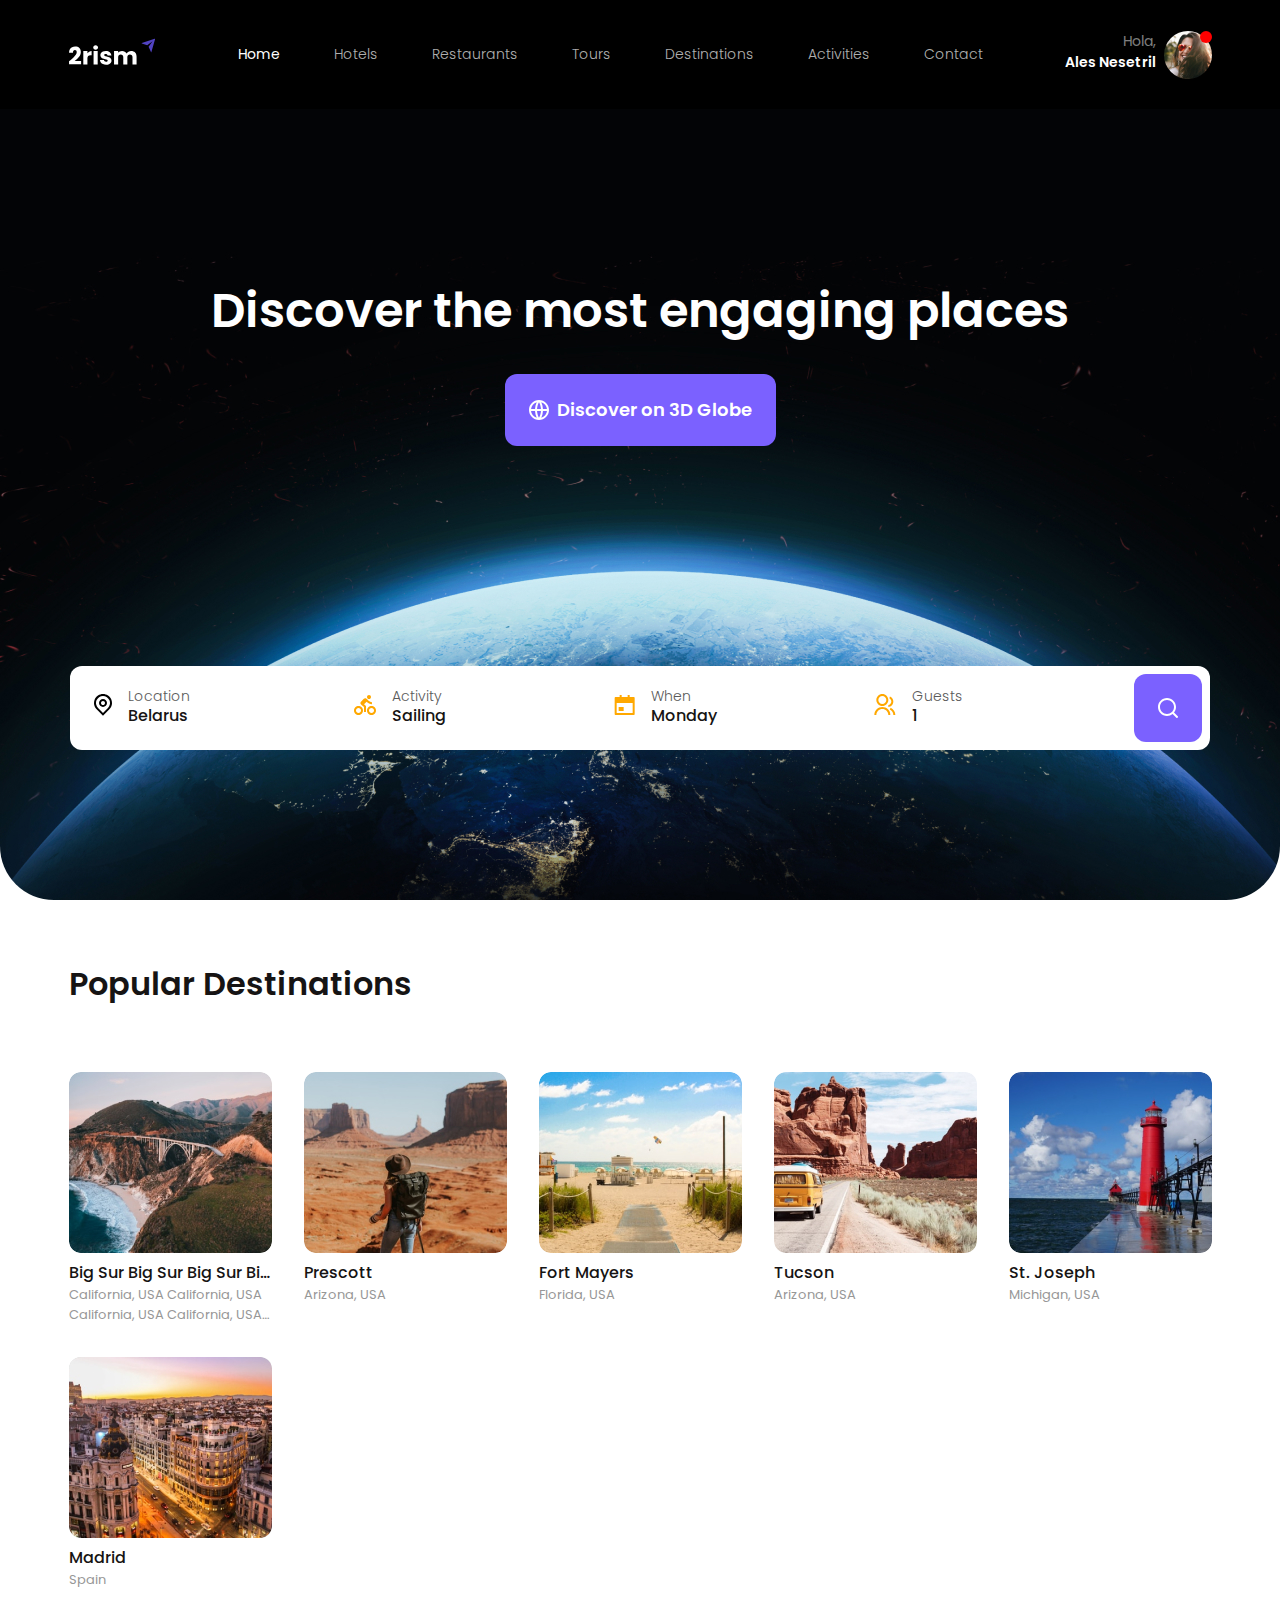
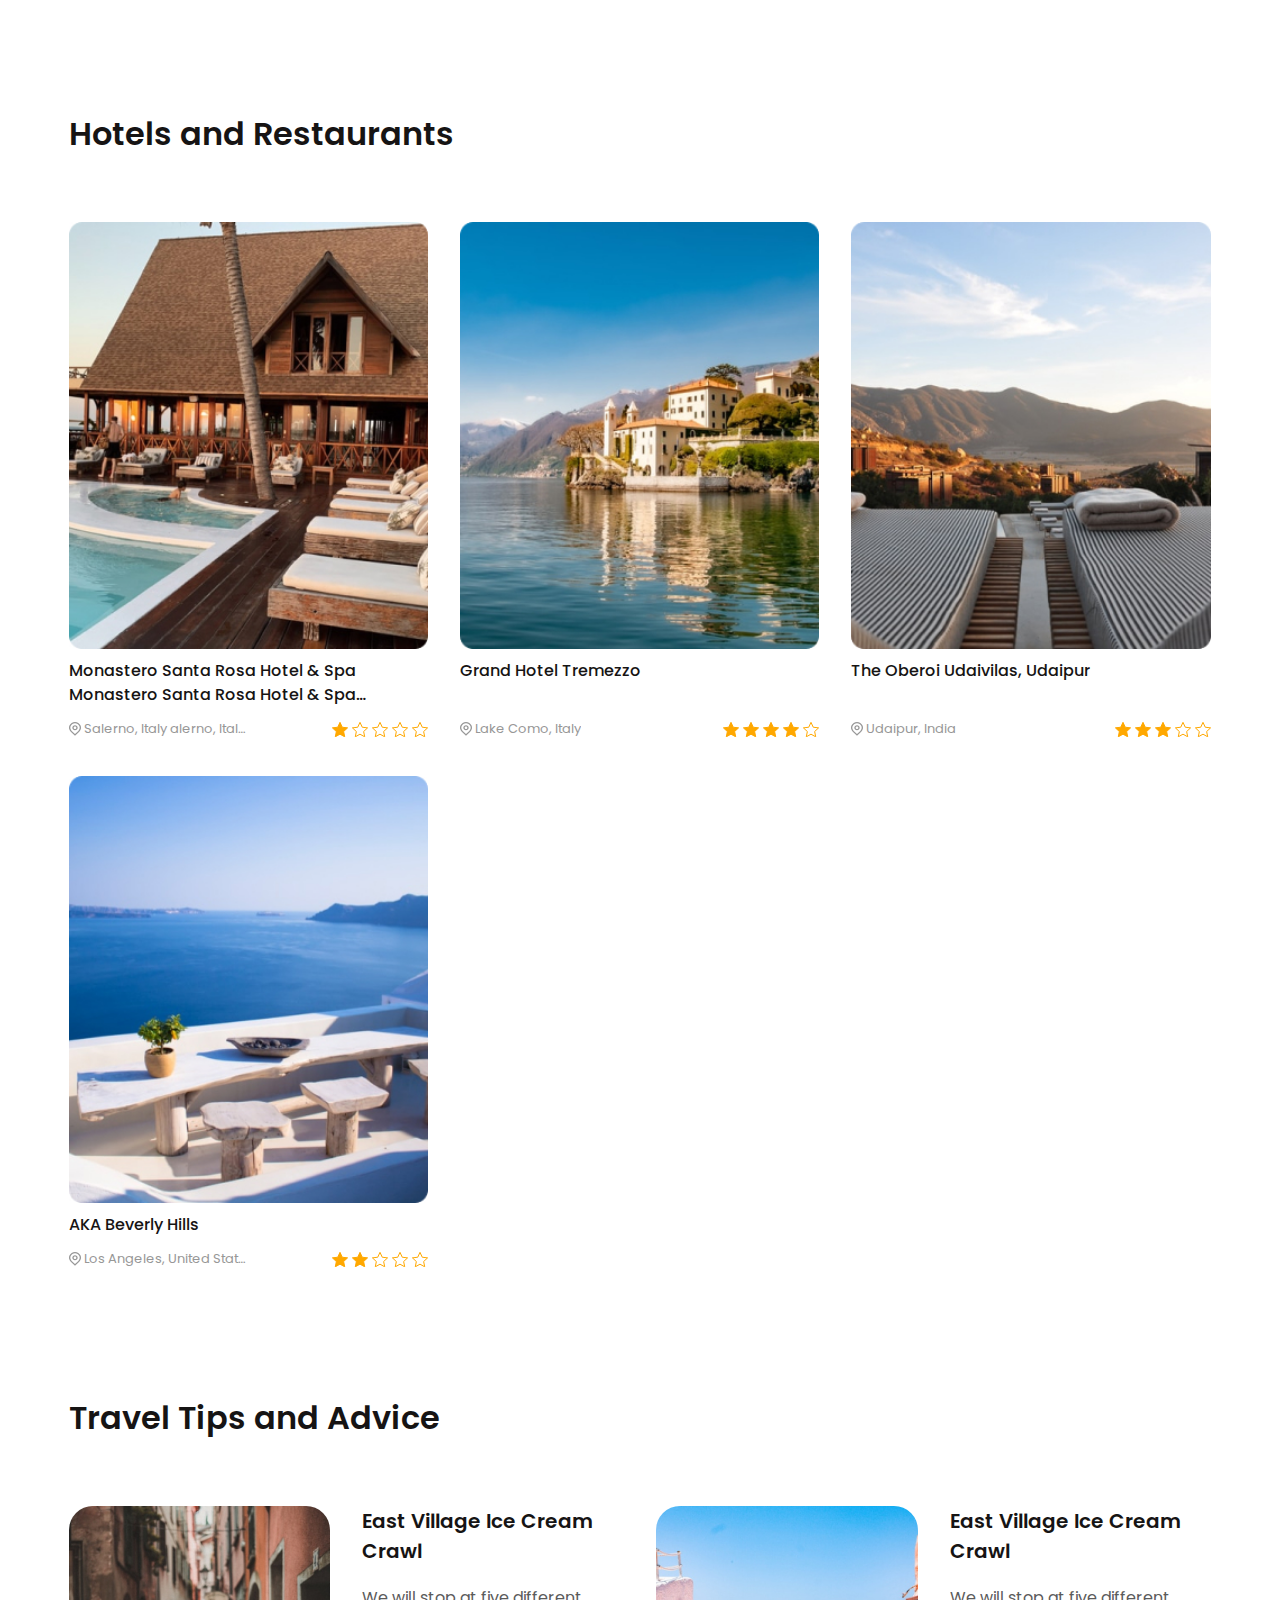
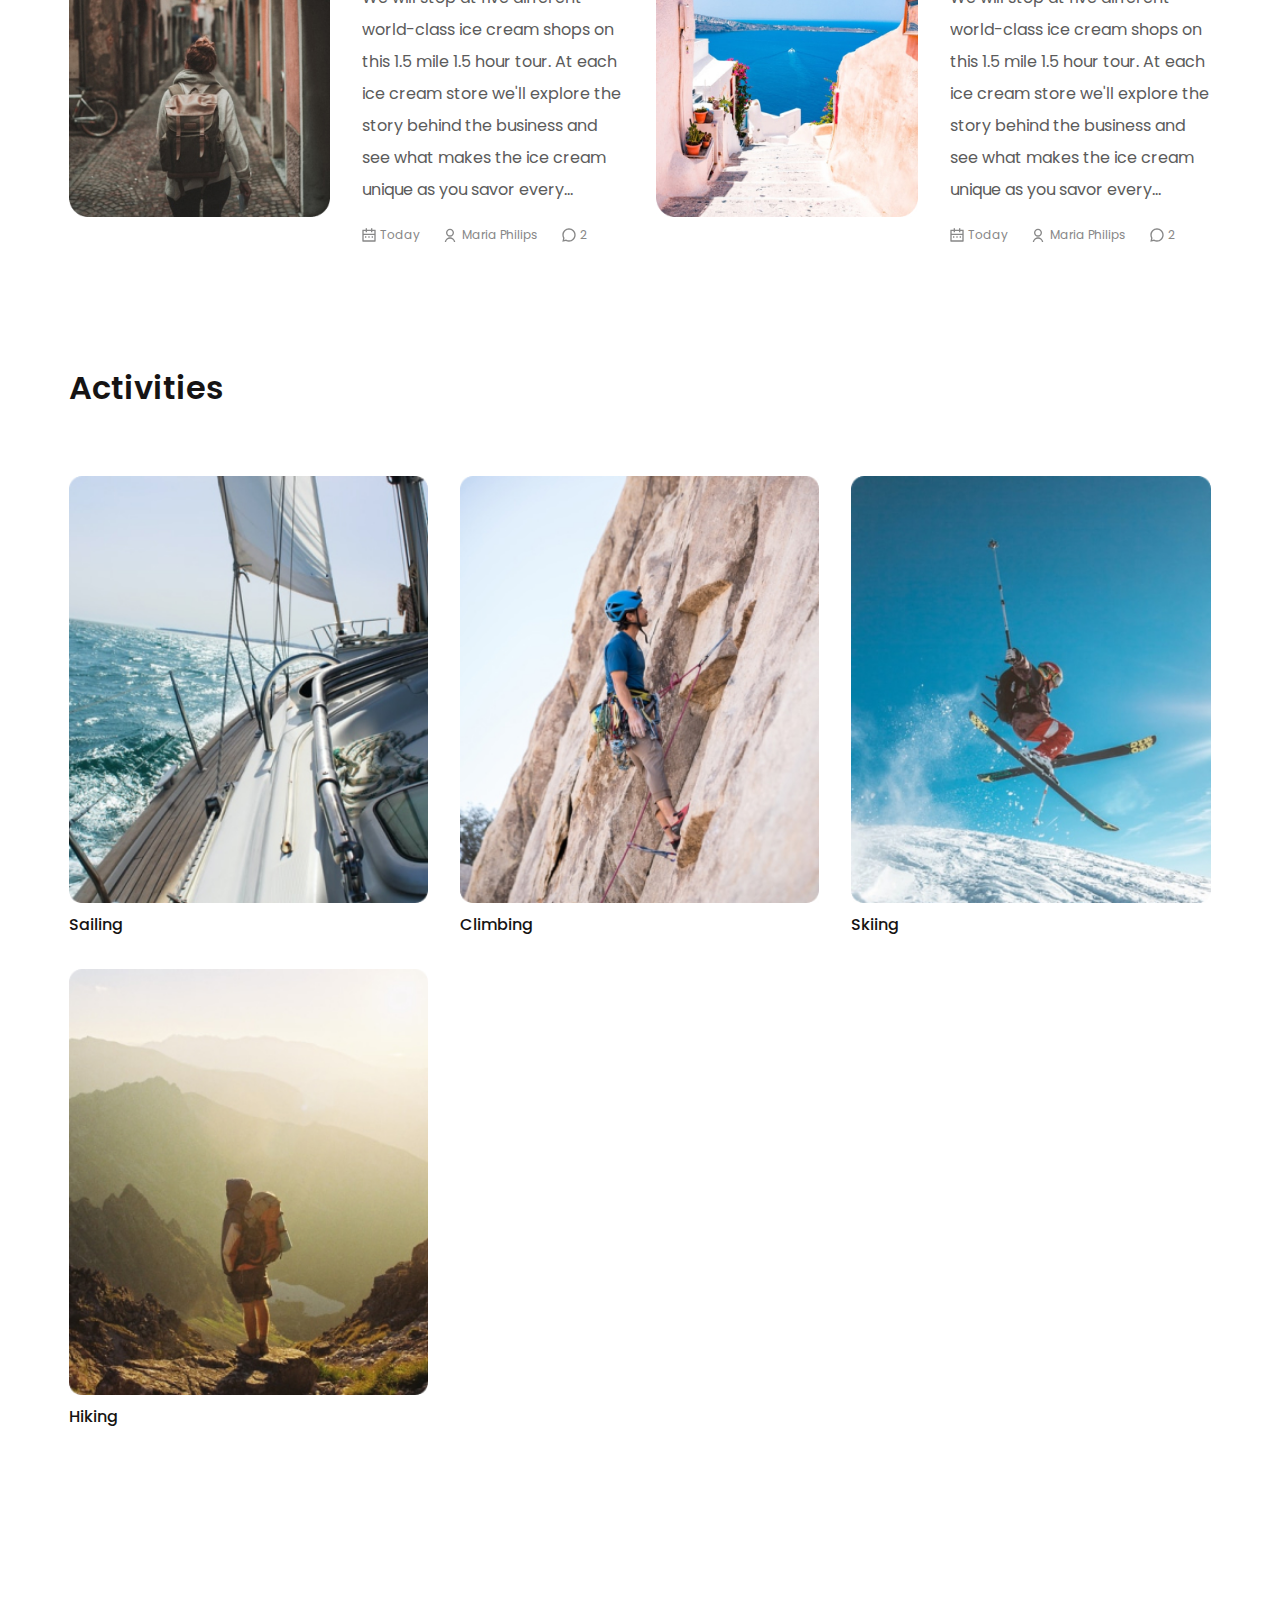
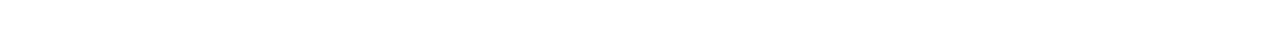
==== commit 1480532e: "added two sections" ====
--- a/tourism/index.html
+++ b/tourism/index.html
@@ -358,6 +358,150 @@
             </a>
         </div>
     </section>
+    <section class="tips section">
+        <div class="tips__container container">
+            <div class="section__header">
+                <h2 class="section__title">
+                    Travel Tips and Advice
+                </h2>
+                <a href="#" class="link-as-btn">
+                    View all
+                    <svg  width="14" height="14">
+                        <use xlink:href="#right-arrow"></use>
+                    </svg>
+                </a>
+            </div>
+            <div class="tips__list">
+                <div class="description-card">
+                    <div class="description-card__img">
+                        <img src="assets/img/tips-1.jpg" alt="tips image">
+                    </div>
+                    <div class="description-card__data">
+                        <div class="description-card__title">
+                            East Village Ice Cream Crawl
+                        </div>
+                        <p class="description-card__text">
+                            We will stop at five different world-class ice cream shops on this 1.5 mile 1.5 hour tour. At each ice cream store we'll explore the story behind the business and see what makes the ice cream unique as you savor every…
+                        </p>
+                        <div class="description-card__footer">
+                            <div class="description-card__params">
+                                <svg  width="14" height="14">
+                                    <use xlink:href="#calendar-2-icon"></use>
+                                </svg>
+                                Today
+                            </div>
+                            <div class="description-card__params">
+                                <svg  width="14" height="14">
+                                    <use xlink:href="#user-icon"></use>
+                                </svg>
+                                Maria Philips
+                            </div>
+                            <div class="description-card__params">
+                                <svg  width="14" height="14">
+                                    <use xlink:href="#comment-icon"></use>
+                                </svg>
+                                2
+                            </div>
+                        </div>
+                    </div>
+                </div>
+                <div class="description-card">
+                    <div class="description-card__img">
+                        <img src="assets/img/tips-2.jpg" alt="tips image">
+                    </div>
+                    <div class="description-card__data">
+                        <div class="description-card__title">
+                            East Village Ice Cream Crawl
+                        </div>
+                        <p class="description-card__text">
+                            We will stop at five different world-class ice cream shops on this 1.5 mile 1.5 hour tour. At each ice cream store we'll explore the story behind the business and see what makes the ice cream unique as you savor every…
+                        </p>
+                        <div class="description-card__footer">
+                            <div class="description-card__params">
+                                <svg  width="14" height="14">
+                                    <use xlink:href="#calendar-2-icon"></use>
+                                </svg>
+                                Today
+                            </div>
+                            <div class="description-card__params">
+                                <svg  width="14" height="14">
+                                    <use xlink:href="#user-icon"></use>
+                                </svg>
+                                Maria Philips
+                            </div>
+                            <div class="description-card__params">
+                                <svg  width="14" height="14">
+                                    <use xlink:href="#comment-icon"></use>
+                                </svg>
+                                2
+                            </div>
+                        </div>
+                    </div>
+                </div>
+            </div>
+            <a href="#" class="link-as-btn">
+                View all
+                <svg  width="14" height="14">
+                    <use xlink:href="#right-arrow"></use>
+                </svg>
+            </a>
+        </div>
+    </section>
+    <section class="section activities">
+        <div class="activities__container container">
+            <div class="section__header">
+                <h2 class="section__title">
+                    Activities
+                </h2>
+                <a href="#" class="link-as-btn">
+                    View all
+                    <svg  width="14" height="14">
+                        <use xlink:href="#right-arrow"></use>
+                    </svg>
+                </a>
+            </div>
+            <div class="activities__list">
+                <div class="apartments__item card-rating">
+                    <div class="card-rating__img">
+                        <img src="assets/img/activity-1.jpg" alt="Apartments image">
+                    </div>
+                    <div class="card-rating__title">
+                        Sailing
+                    </div>
+                </div>
+                <div class="apartments__item card-rating">
+                    <div class="card-rating__img">
+                        <img src="assets/img/activity-2.jpg" alt="Apartments image">
+                    </div>
+                    <div class="card-rating__title">
+                        Climbing
+                    </div>
+                </div>
+                <div class="apartments__item card-rating">
+                    <div class="card-rating__img">
+                        <img src="assets/img/activity-3.jpg" alt="Apartments image">
+                    </div>
+                    <div class="card-rating__title">
+                        Skiing
+                    </div>
+                </div>
+                <div class="apartments__item card-rating">
+                    <div class="card-rating__img">
+                        <img src="assets/img/activity-4.jpg" alt="Apartments image">
+                    </div>
+                    <div class="card-rating__title">
+                        Hiking
+                    </div>
+                </div>
+            </div>
+            <a href="#" class="link-as-btn">
+                View all
+                <svg  width="14" height="14">
+                    <use xlink:href="#right-arrow"></use>
+                </svg>
+            </a>
+        </div>
+    </section>
 </main>
 <svg>
     <symbol id="global-icon" viewBox="0 0 20 20" fill="none" xmlns="http://www.w3.org/2000/svg">
@@ -377,19 +521,26 @@
     <symbol id="calendar-icon" width="21" height="20" viewBox="0 0 21 20" fill="none" xmlns="http://www.w3.org/2000/svg">
         <path d="M15.6667 2H19.6667C19.9319 2 20.1863 2.10536 20.3738 2.29289C20.5613 2.48043 20.6667 2.73478 20.6667 3V19C20.6667 19.2652 20.5613 19.5196 20.3738 19.7071C20.1863 19.8946 19.9319 20 19.6667 20H1.66669C1.40147 20 1.14712 19.8946 0.95958 19.7071C0.772044 19.5196 0.666687 19.2652 0.666687 19V3C0.666687 2.73478 0.772044 2.48043 0.95958 2.29289C1.14712 2.10536 1.40147 2 1.66669 2H5.66669V0H7.66669V2H13.6667V0H15.6667V2ZM2.66669 8V18H18.6667V8H2.66669ZM4.66669 12H9.66669V16H4.66669V12Z" fill="#FFA800"/>
     </symbol>
+    <symbol id="calendar-2-icon" width="14" height="14" viewBox="0 0 14 14" xmlns="http://www.w3.org/2000/svg">
+        <path d="M10.3333 1.66659H13C13.1768 1.66659 13.3464 1.73682 13.4714 1.86185C13.5964 1.98687 13.6667 2.15644 13.6667 2.33325V12.9999C13.6667 13.1767 13.5964 13.3463 13.4714 13.4713C13.3464 13.5963 13.1768 13.6666 13 13.6666H1.00001C0.823199 13.6666 0.65363 13.5963 0.528606 13.4713C0.403581 13.3463 0.333344 13.1767 0.333344 12.9999V2.33325C0.333344 2.15644 0.403581 1.98687 0.528606 1.86185C0.65363 1.73682 0.823199 1.66659 1.00001 1.66659H3.66668V0.333252H5.00001V1.66659H9.00001V0.333252H10.3333V1.66659ZM12.3333 6.99992H1.66668V12.3333H12.3333V6.99992ZM9.00001 2.99992H5.00001V4.33325H3.66668V2.99992H1.66668V5.66659H12.3333V2.99992H10.3333V4.33325H9.00001V2.99992ZM3.00001 8.33325H4.33334V9.66659H3.00001V8.33325ZM6.33334 8.33325H7.66668V9.66659H6.33334V8.33325ZM9.66668 8.33325H11V9.66659H9.66668V8.33325Z" fill="#878787"/>
+    </symbol>
     <symbol id="users-icon" width="22" height="21" viewBox="0 0 22 21" fill="none" xmlns="http://www.w3.org/2000/svg">
         <path d="M0.333374 21C0.333374 18.8783 1.17623 16.8434 2.67652 15.3431C4.17681 13.8429 6.21164 13 8.33337 13C10.4551 13 12.4899 13.8429 13.9902 15.3431C15.4905 16.8434 16.3334 18.8783 16.3334 21H14.3334C14.3334 19.4087 13.7012 17.8826 12.576 16.7574C11.4508 15.6321 9.92467 15 8.33337 15C6.74207 15 5.21595 15.6321 4.09073 16.7574C2.96552 17.8826 2.33337 19.4087 2.33337 21H0.333374ZM8.33337 12C5.01837 12 2.33337 9.315 2.33337 6C2.33337 2.685 5.01837 0 8.33337 0C11.6484 0 14.3334 2.685 14.3334 6C14.3334 9.315 11.6484 12 8.33337 12ZM8.33337 10C10.5434 10 12.3334 8.21 12.3334 6C12.3334 3.79 10.5434 2 8.33337 2C6.12337 2 4.33337 3.79 4.33337 6C4.33337 8.21 6.12337 10 8.33337 10ZM16.6174 13.703C18.0227 14.3359 19.2154 15.3612 20.052 16.6557C20.8886 17.9502 21.3335 19.4587 21.3334 21H19.3334C19.3336 19.844 18.9999 18.7125 18.3725 17.7416C17.745 16.7707 16.8505 16.0017 15.7964 15.527L16.6164 13.703H16.6174ZM15.9294 2.413C16.9369 2.8283 17.7983 3.53354 18.4044 4.43923C19.0104 5.34492 19.3338 6.41024 19.3334 7.5C19.3338 8.87233 18.8211 10.1952 17.8959 11.2088C16.9708 12.2224 15.7 12.8535 14.3334 12.978V10.965C15.0743 10.8589 15.7617 10.518 16.2947 9.99246C16.8276 9.4669 17.1781 8.78432 17.2945 8.04493C17.411 7.30555 17.2874 6.5483 16.9418 5.88435C16.5962 5.22041 16.0468 4.68475 15.3744 4.356L15.9294 2.413Z" fill="#FFA800"/>
     </symbol>
     <symbol id="right-arrow" width="14" height="14" viewBox="0 0 14 14" fill="none" xmlns="http://www.w3.org/2000/svg">
         <path d="M10.4767 6.16664L6.00671 1.69664L7.18504 0.518311L13.6667 6.99998L7.18504 13.4816L6.00671 12.3033L10.4767 7.83331H0.333374V6.16664H10.4767Z" fill="#5243C2"/>
     </symbol>
-    <symbol  width="16" height="15" viewBox="0 0 16 15" fill="none" xmlns="http://www.w3.org/2000/svg">
-        <path d="M8.00002 12.1734L3.29802 14.8054L4.34802 9.52004L0.391357 5.86137L5.74269 5.22671L8.00002 0.333374L10.2574 5.22671L15.6087 5.86137L11.652 9.52004L12.702 14.8054L8.00002 12.1734ZM8.00002 10.6454L10.8314 12.23L10.1987 9.04804L12.5807 6.84471L9.35869 6.46271L8.00002 3.51671L6.64136 6.46337L3.41936 6.84471L5.80136 9.04804L5.16869 12.23L8.00002 10.6454Z" fill="#FFA800"/>
-    </symbol>
-
     <symbol id="star-icon" width="16" height="16" viewBox="0 0 16 16" xmlns="http://www.w3.org/2000/svg">
         <path d="M7.99999 12.1734L3.29799 14.8054L4.34799 9.52004L0.391327 5.86137L5.74266 5.22671L7.99999 0.333374L10.2573 5.22671L15.6087 5.86137L11.652 9.52004L12.702 14.8054L7.99999 12.1734Z"/>
     </symbol>
+    <symbol id="user-icon" width="12" height="15" viewBox="0 0 12 15" xmlns="http://www.w3.org/2000/svg">
+        <path d="M0.666687 14.6667C0.666687 13.2523 1.22859 11.8957 2.22878 10.8955C3.22898 9.89532 4.58553 9.33342 6.00002 9.33342C7.41451 9.33342 8.77106 9.89532 9.77126 10.8955C10.7715 11.8957 11.3334 13.2523 11.3334 14.6667H10C10 13.6059 9.57859 12.5885 8.82845 11.8383C8.0783 11.0882 7.06089 10.6667 6.00002 10.6667C4.93915 10.6667 3.92174 11.0882 3.17159 11.8383C2.42145 12.5885 2.00002 13.6059 2.00002 14.6667H0.666687ZM6.00002 8.66675C3.79002 8.66675 2.00002 6.87675 2.00002 4.66675C2.00002 2.45675 3.79002 0.666748 6.00002 0.666748C8.21002 0.666748 10 2.45675 10 4.66675C10 6.87675 8.21002 8.66675 6.00002 8.66675ZM6.00002 7.33342C7.47335 7.33342 8.66669 6.14008 8.66669 4.66675C8.66669 3.19341 7.47335 2.00008 6.00002 2.00008C4.52669 2.00008 3.33335 3.19341 3.33335 4.66675C3.33335 6.14008 4.52669 7.33342 6.00002 7.33342Z" fill="#878787"/>
+    </symbol>
+    <symbol id="comment-icon" width="14" height="14" viewBox="0 0 14 14" xmlns="http://www.w3.org/2000/svg">
+        <path d="M3.86065 12.8826L0.333321 13.6666L1.11732 10.1393C0.601008 9.17351 0.331672 8.09502 0.333321 6.99992C0.333321 3.31792 3.31799 0.333252 6.99999 0.333252C10.682 0.333252 13.6667 3.31792 13.6667 6.99992C13.6667 10.6819 10.682 13.6666 6.99999 13.6666C5.90489 13.6682 4.8264 13.3989 3.86065 12.8826ZM4.05399 11.4739L4.48932 11.7073C5.26169 12.12 6.12425 12.3351 6.99999 12.3333C8.05482 12.3333 9.08597 12.0205 9.96303 11.4344C10.8401 10.8484 11.5237 10.0154 11.9273 9.0409C12.331 8.06636 12.4366 6.994 12.2308 5.95944C12.0251 4.92487 11.5171 3.97456 10.7712 3.22868C10.0253 2.4828 9.07503 1.97485 8.04047 1.76906C7.0059 1.56328 5.93355 1.66889 4.95901 2.07256C3.98447 2.47623 3.15152 3.15982 2.56548 4.03688C1.97945 4.91394 1.66665 5.94509 1.66665 6.99992C1.66665 7.88925 1.88332 8.74525 2.29332 9.51059L2.52599 9.94592L2.08932 11.9106L4.05399 11.4739Z" fill="#878787"/>
+    </symbol>
+
+
 
 
 </svg>
--- a/tourism/assets/styles/style.css
+++ b/tourism/assets/styles/style.css
@@ -131,6 +131,7 @@
     overflow: hidden;
     max-width: 50%;
 }
+
 .card-rating__text svg {
     fill: #979797;
     width: 12px;
@@ -145,6 +146,65 @@
 
 .card-rating__stars .start-icon--active {
     fill: #FFA800;
+}
+
+.description-card {
+    display: flex;
+    gap: 32px;
+}
+
+.description-card__img {
+    flex-basis: calc(50% - 16px);
+    flex-grow: 0;
+    flex-shrink: 0;
+    border-radius: 24px;
+    overflow: hidden;
+}
+
+.description-card__img img {
+    width: 100%;
+}
+
+.description-card__data {
+    display: flex;
+    flex-direction: column;
+}
+
+.description-card__title {
+    font-weight: 600;
+    font-size: 20px;
+    line-height: 30px;
+    color: #161414;
+}
+
+.description-card__text {
+    margin-top: 16px;
+    font-weight: 400;
+    font-size: 16px;
+    line-height: 32px;
+    color: #5B5B5B;
+    display: -webkit-box;
+    -webkit-line-clamp: 7;
+    -webkit-box-orient: vertical;
+    overflow: hidden;
+    text-overflow: ellipsis;
+}
+
+.description-card__footer {
+    margin-top: auto;
+    padding-top: 20px;
+    display: flex;
+    gap: 24px;
+}
+
+.description-card__params {
+    display: flex;
+    gap: 4px;
+    align-items: center;
+    font-weight: 400;
+    font-size: 12px;
+    line-height: 18px;
+    color: #878787;
 }
 
 .button {
@@ -525,8 +585,28 @@
     gap: 32px;
 }
 
-.apartments__container .link-as-btn {
+
+.tips__list {
+    display: flex;
+    flex-wrap: wrap;
+    gap: 32px;
+}
+
+.tips__list .description-card {
+    width: 100%;
+    max-width: calc(50% - 16px);
+}
+
+.apartments__container .link-as-btn,
+.activities__container .link-as-btn,
+.tips__container .link-as-btn {
     display: none;
+}
+
+.activities__list {
+    display: flex;
+    flex-wrap: wrap;
+    gap: 32px;
 }
 
 @media screen and (max-width: 1441px) {
@@ -552,6 +632,10 @@
         margin-top: 9vh;
         font-size: 42px;
         line-height: 1.1;
+    }
+
+    .tips__list .description-card {
+        max-width: 100%;
     }
 }
 
@@ -647,7 +731,9 @@
         display: none;
     }
 
-    .apartments__container > .link-as-btn {
+    .apartments__container > .link-as-btn,
+    .activities__container > .link-as-btn,
+    .tips__container > .link-as-btn{
         display: flex;
         width: 50%;
         justify-content: center;
@@ -678,6 +764,15 @@
         width: 100%;
         flex: auto;
     }
+
+    .tips__list .description-card {
+        flex-direction: column;
+    }
+
+
+    .description-card__img {
+        flex-basis: auto;
+    }
 }
 
 @media screen and (max-width: 501px) {
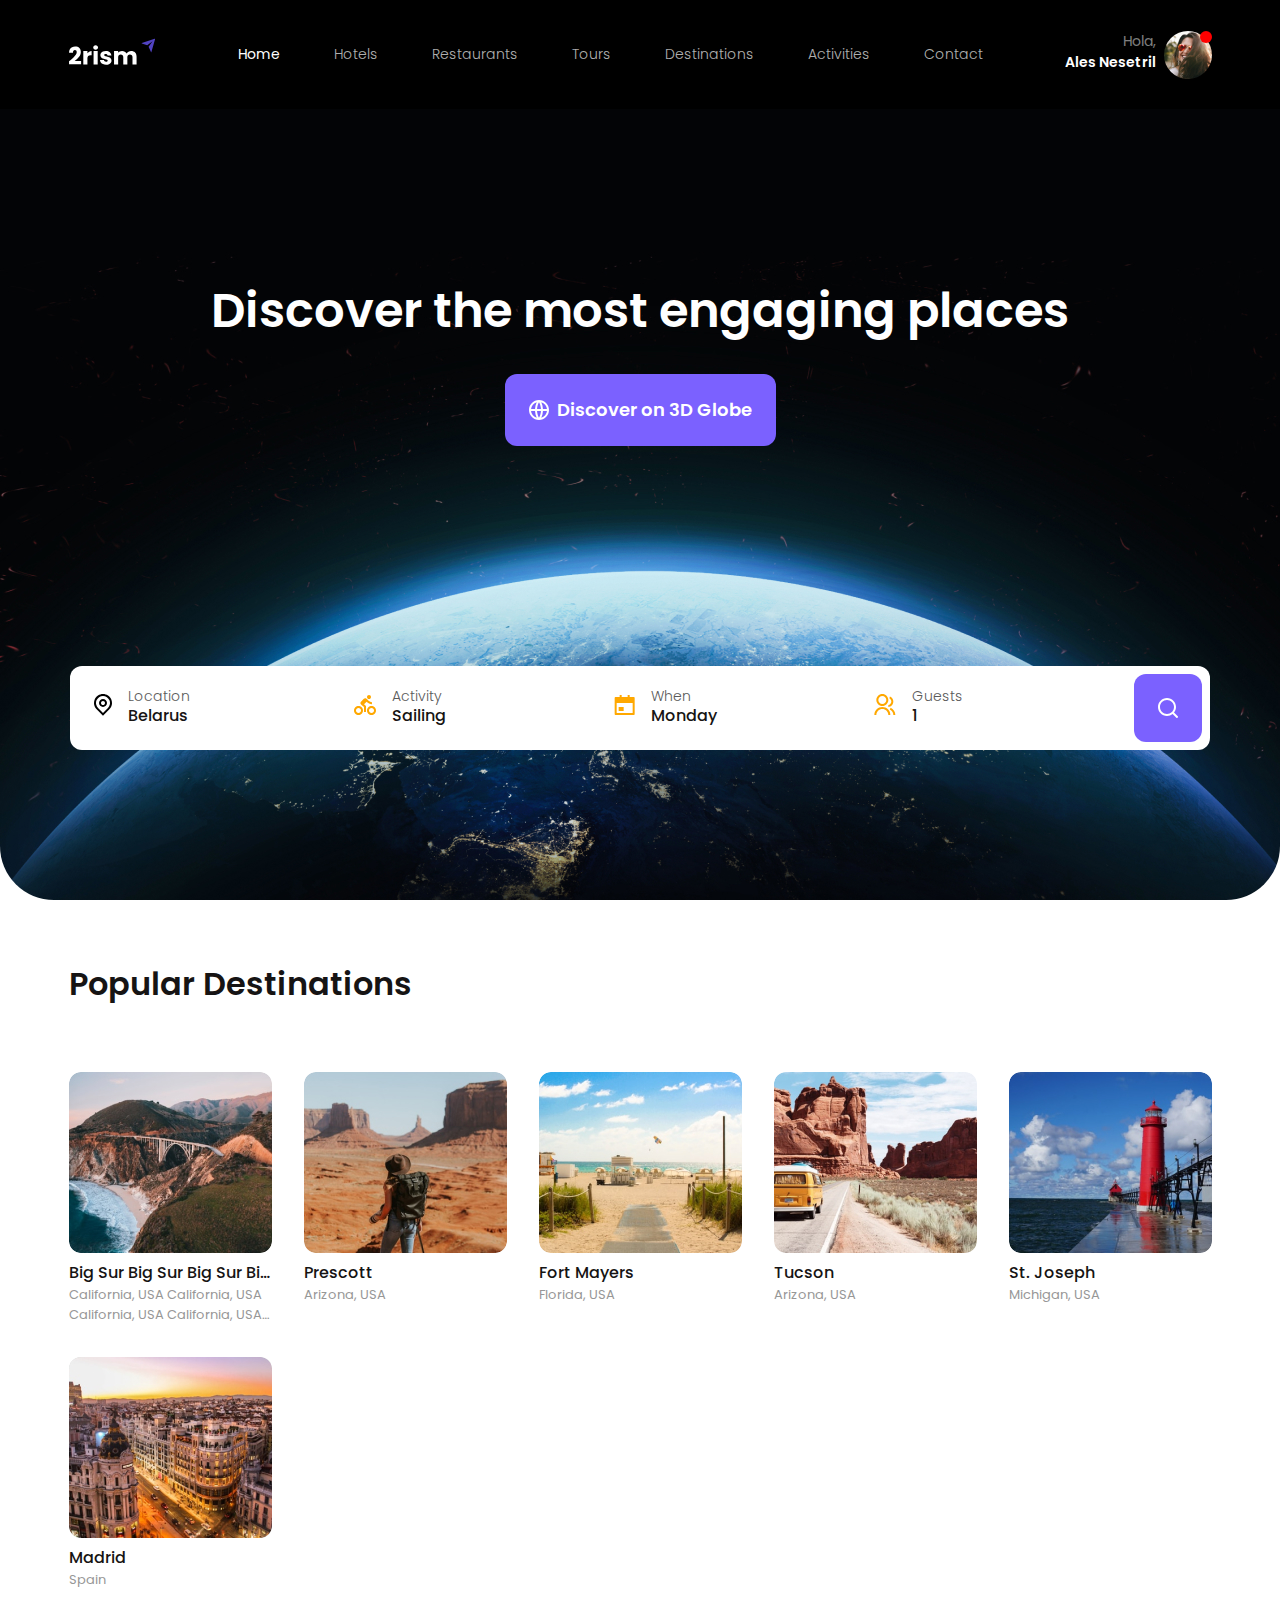
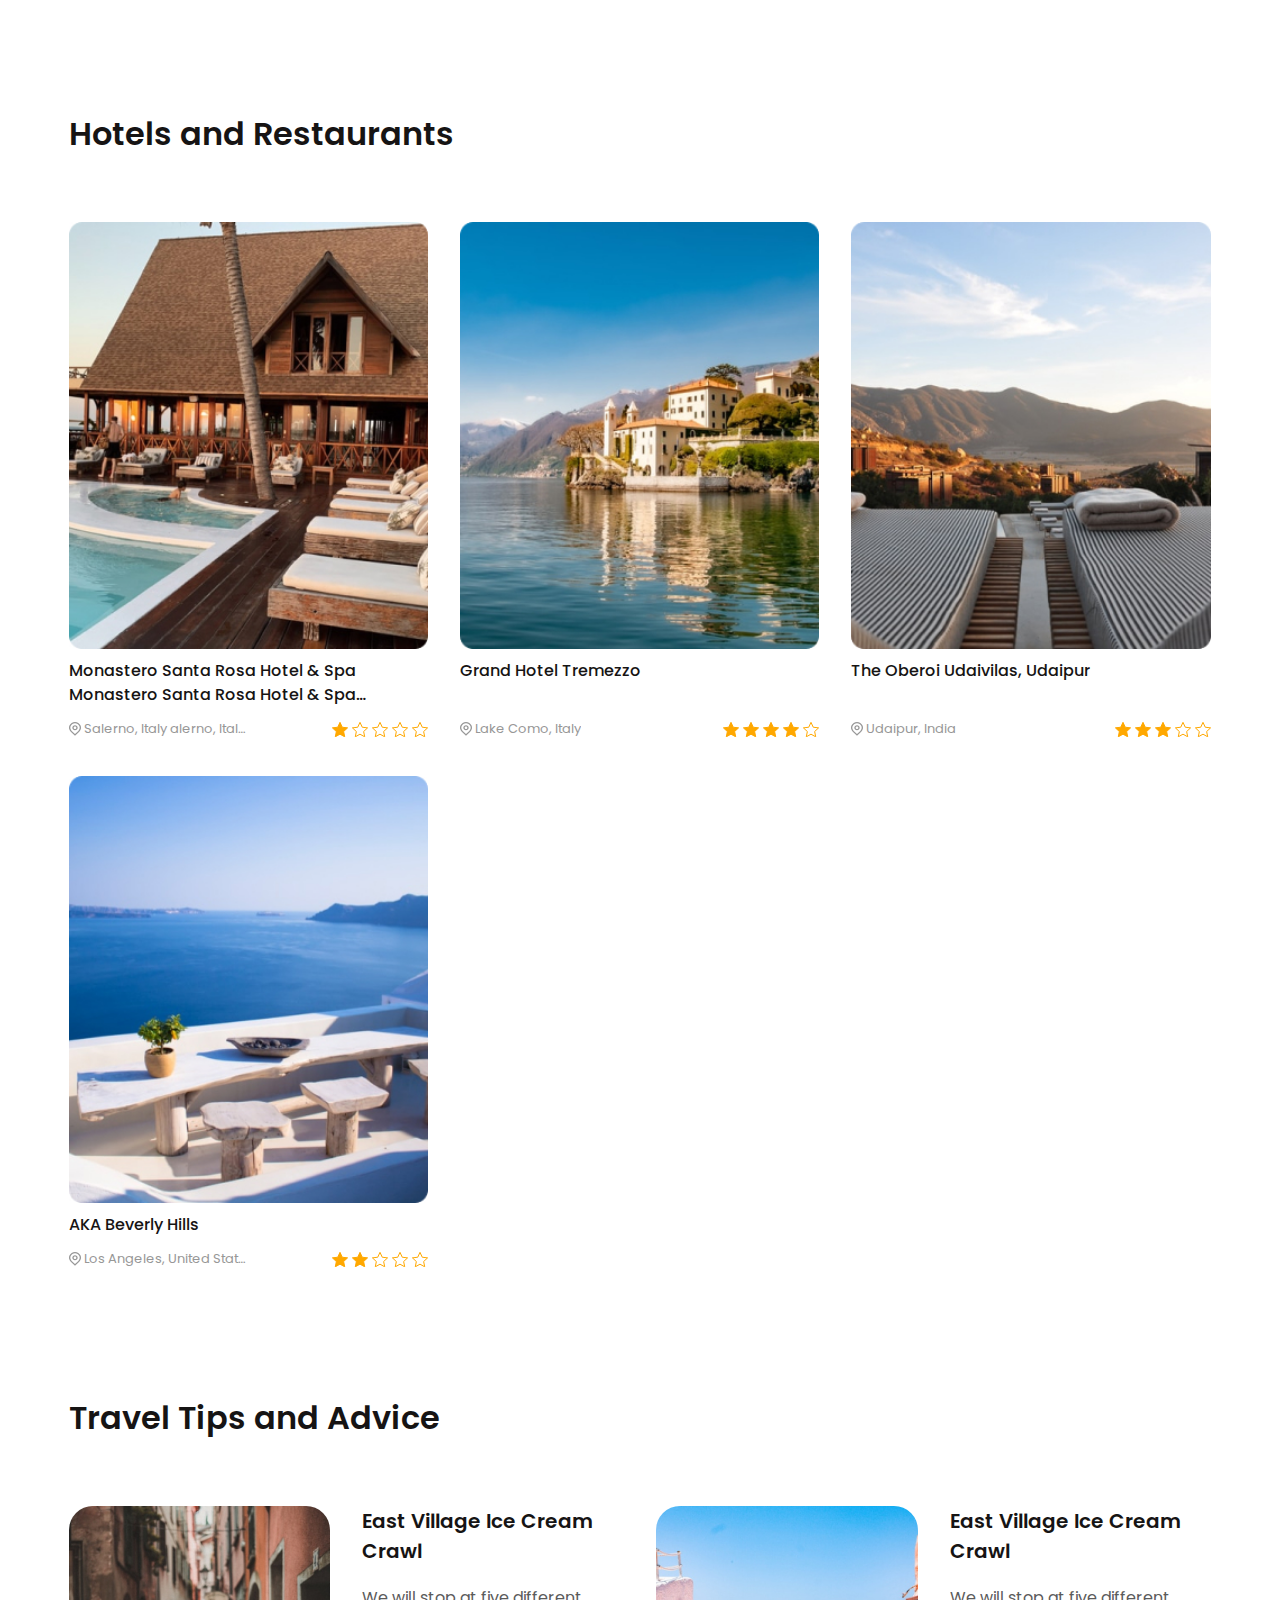
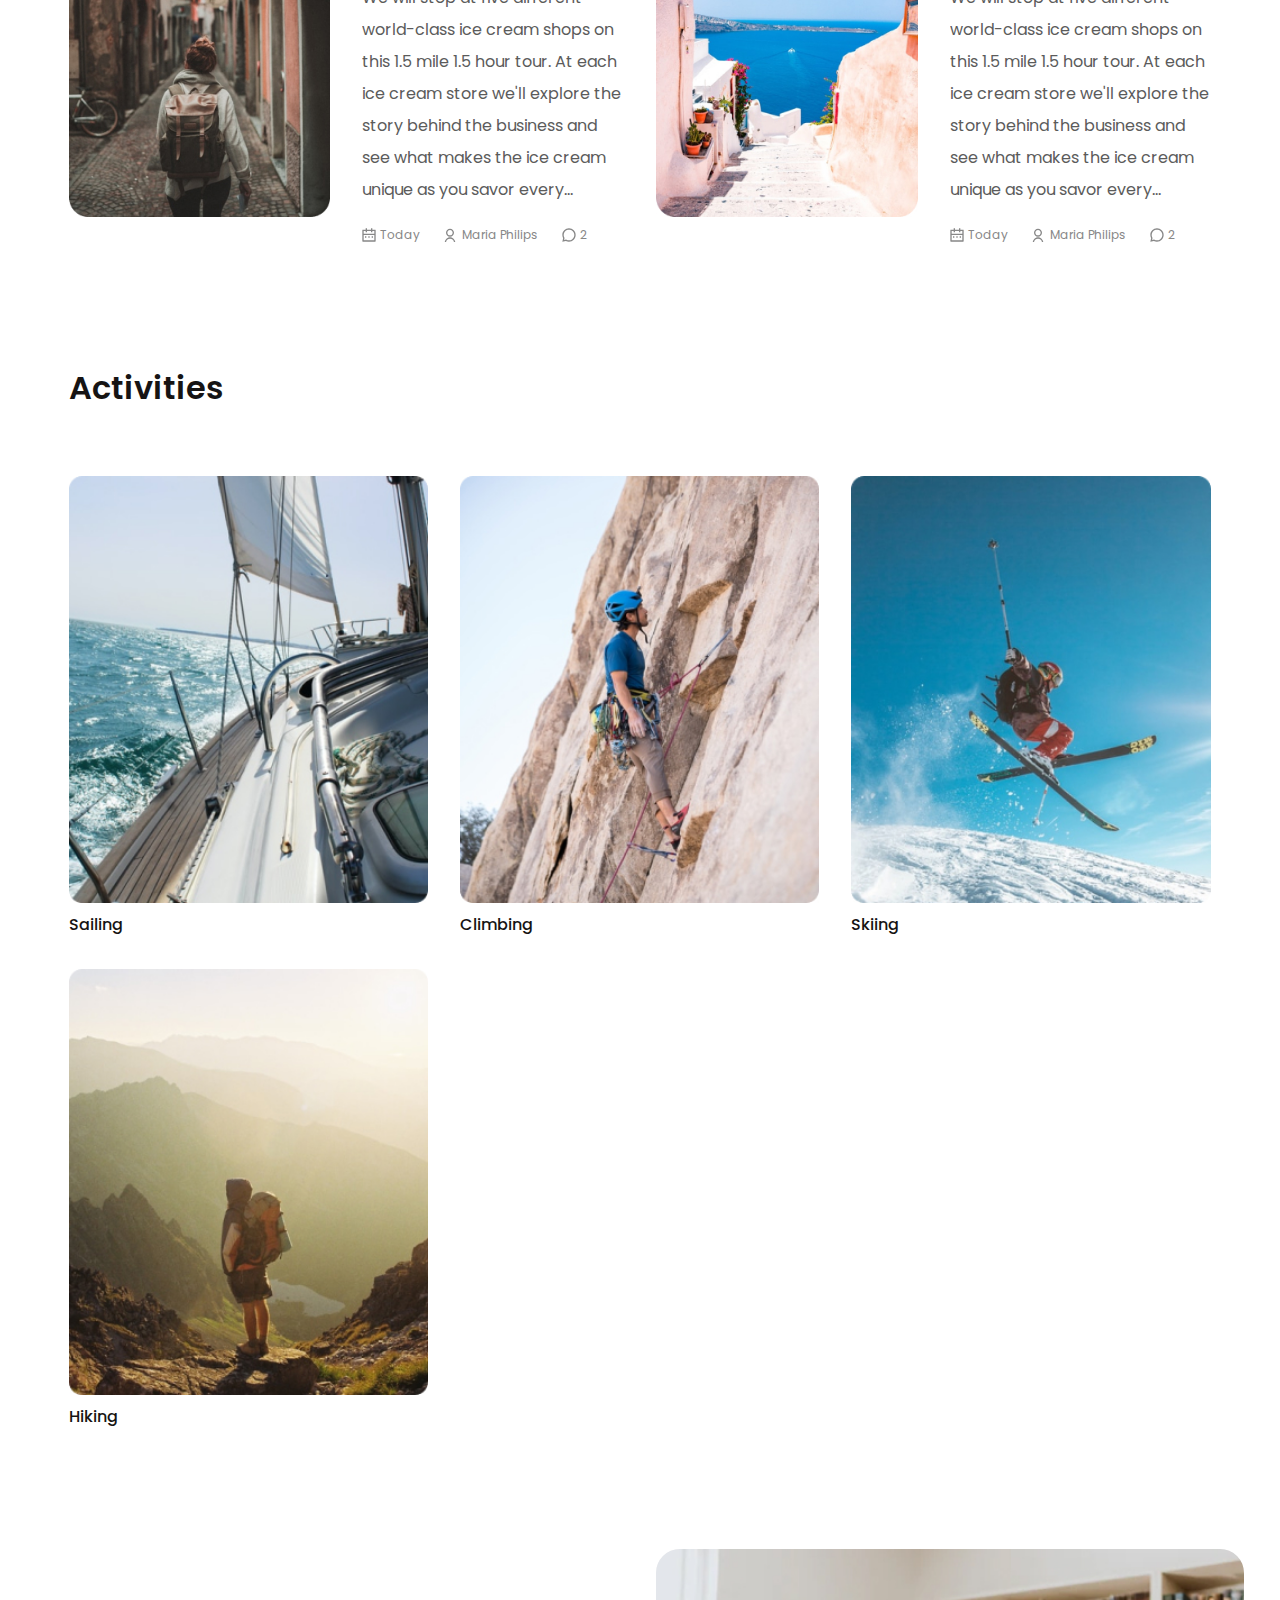
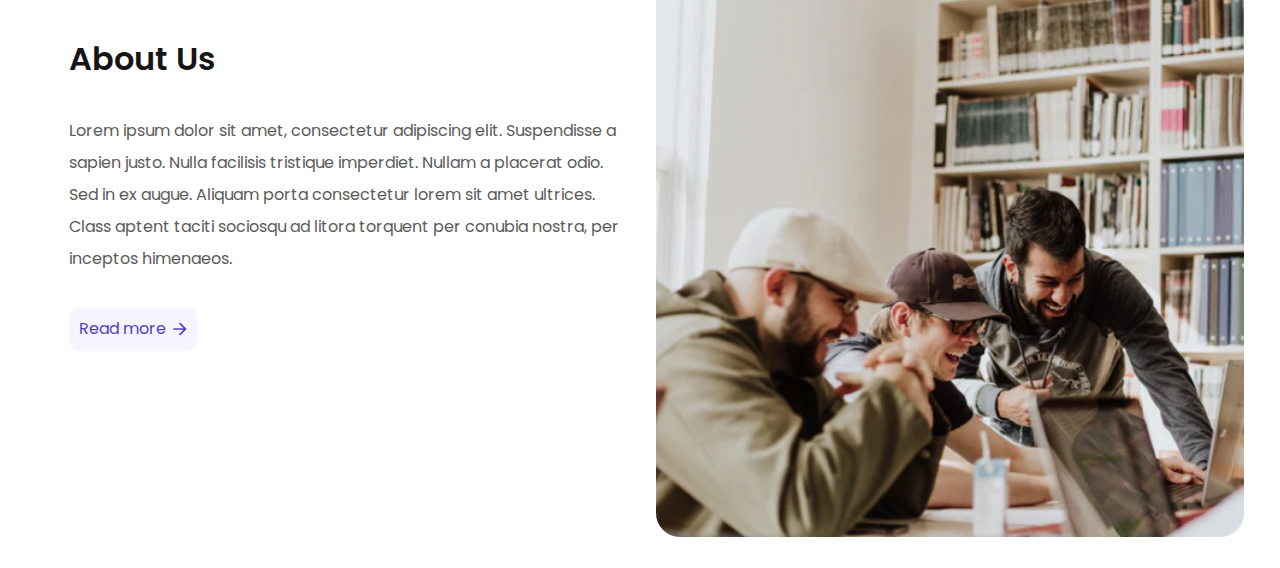
==== commit a26154b7: "added about section" ====
--- a/tourism/index.html
+++ b/tourism/index.html
@@ -502,6 +502,27 @@
             </a>
         </div>
     </section>
+    <section class="about section">
+        <div class="about__container container">
+            <div class="about__content">
+                <div class="about__title section__title">
+                    About Us
+                </div>
+                <div class="about__img">
+                    <img src="assets/img/about.jpg" alt="About image">
+                </div>
+                <p class="about__text">
+                    Lorem ipsum dolor sit amet, consectetur adipiscing elit. Suspendisse a sapien justo. Nulla facilisis tristique imperdiet. Nullam a placerat odio. Sed in ex augue. Aliquam porta consectetur lorem sit amet ultrices. Class aptent taciti sociosqu ad litora torquent per conubia nostra, per inceptos himenaeos.
+                </p>
+                <a href="#" class="link-as-btn">
+                    Read more
+                    <svg  width="14" height="14">
+                        <use xlink:href="#right-arrow"></use>
+                    </svg>
+                </a>
+            </div>
+        </div>
+    </section>
 </main>
 <svg>
     <symbol id="global-icon" viewBox="0 0 20 20" fill="none" xmlns="http://www.w3.org/2000/svg">
--- a/tourism/assets/styles/style.css
+++ b/tourism/assets/styles/style.css
@@ -609,6 +609,43 @@
     gap: 32px;
 }
 
+.about__container {
+    position: relative;
+    display: flex;
+    gap: 32px;
+    max-width: 1208px;
+}
+
+.about__content {
+    padding-top: 86px;
+    width: calc(50% - 16px);
+}
+
+.about__img {
+    position: absolute;
+    top: 0;
+    right: 0;
+    background-color: #F6F6F6;
+    border-radius: 24px;
+    overflow: hidden;
+    width: calc(50% - 16px);
+    aspect-ratio: 1 / 1;
+}
+
+.about__img img {
+    width: 100%;
+    height: 100%;
+    object-fit: cover;
+}
+
+.about__text {
+    margin: 32px 0;
+    font-weight: 400;
+    font-size: 16px;
+    line-height: 2;
+    color: #5B5B5B;
+}
+
 @media screen and (max-width: 1441px) {
     .container {
         max-width: 1207px;
@@ -715,6 +752,24 @@
     .select__list {
         top: calc(100% + 5px);
         box-shadow: 0 5px 5px 0 rgba(0, 0, 0, 0.2)
+    }
+
+    .about__img {
+        margin: 32px auto 0;
+        position: static;
+        width: 70%;
+    }
+
+    .about__content {
+        padding-top: 0;
+        width: 100%;
+    }
+
+    .about__content .link-as-btn {
+        display: flex;
+        width: 50%;
+        justify-content: center;
+        margin: 30px auto 0
     }
 }
 
@@ -773,6 +828,22 @@
     .description-card__img {
         flex-basis: auto;
     }
+
+    .description-card__title {
+        font-size: 18px;
+    }
+
+    .description-card__text {
+        font-size: 14px;
+    }
+
+    .about__img {
+        width: 100%;
+    }
+
+    .about__text {
+        font-size: 14px;
+    }
 }
 
 @media screen and (max-width: 501px) {
@@ -803,8 +874,6 @@
         font-size: 12px;
         line-height: 14px;
     }
-
-
 }
 
 @media screen and (max-width: 420px) {
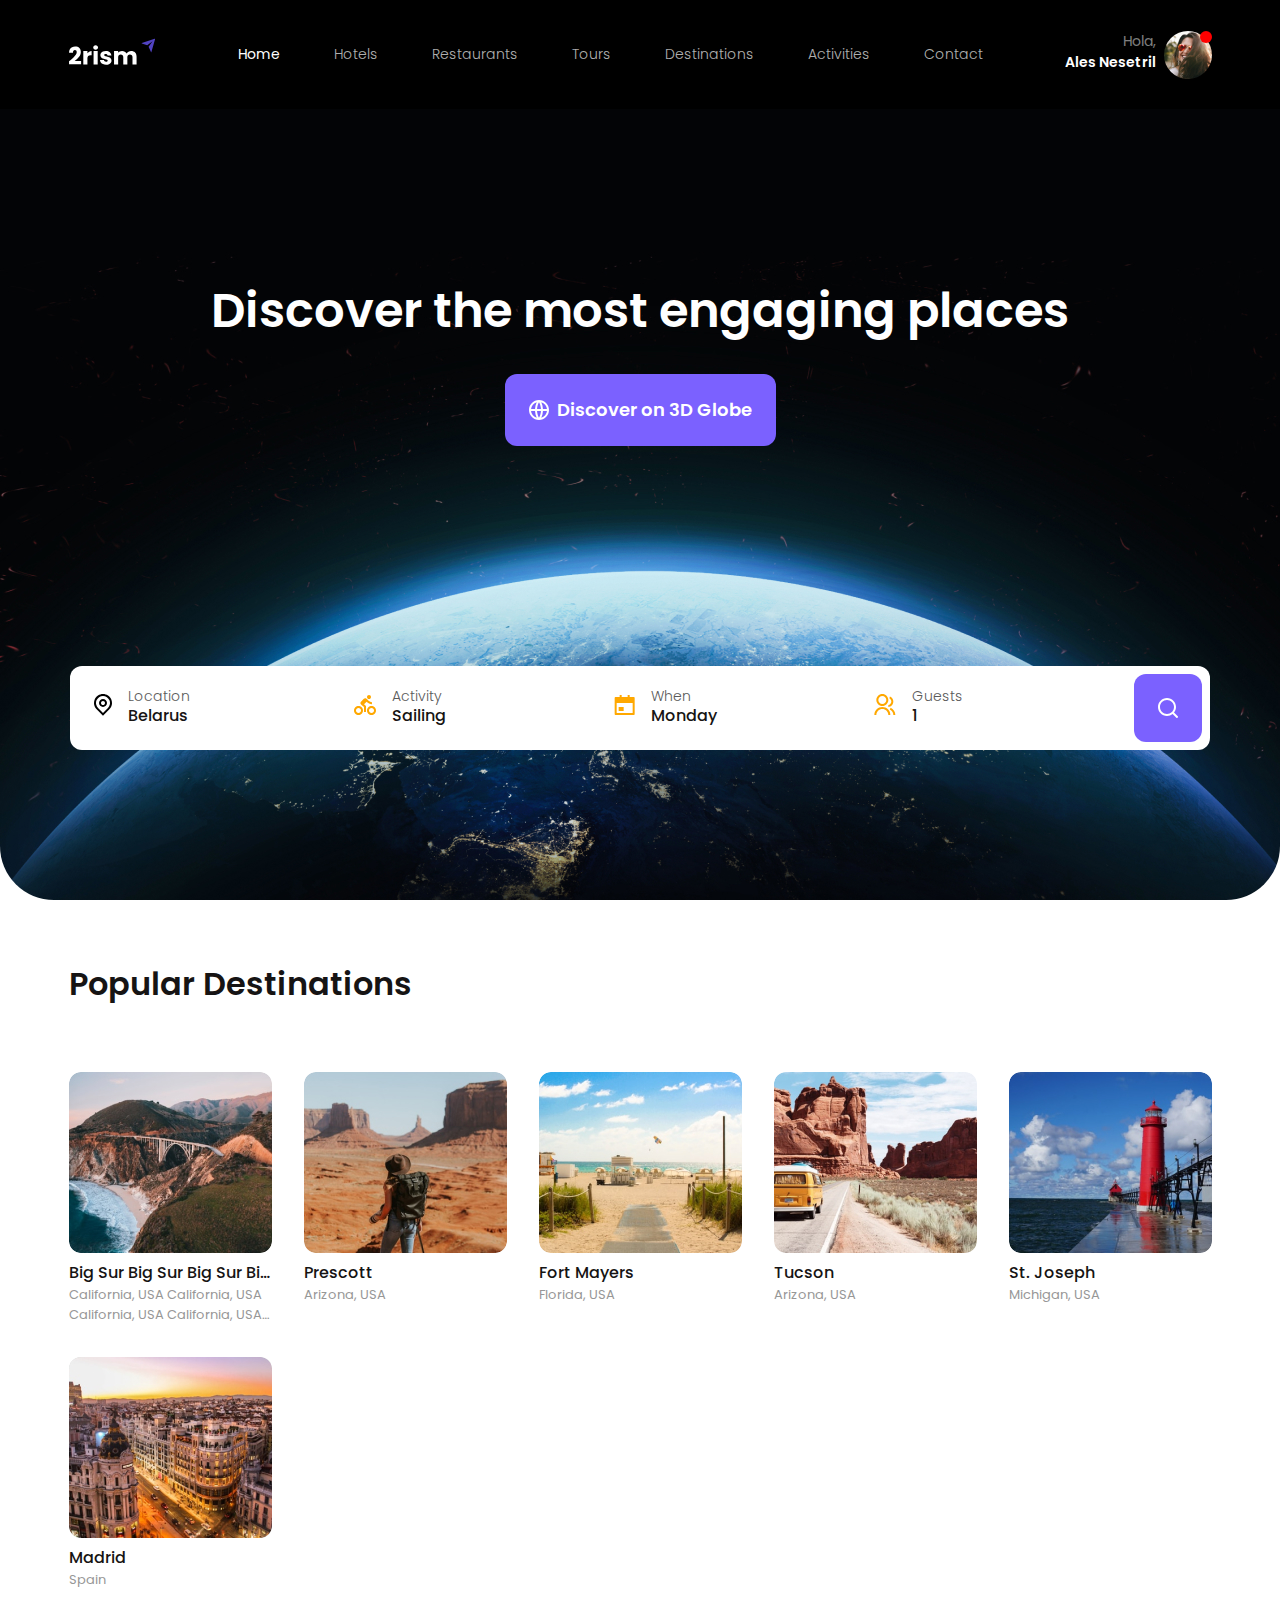
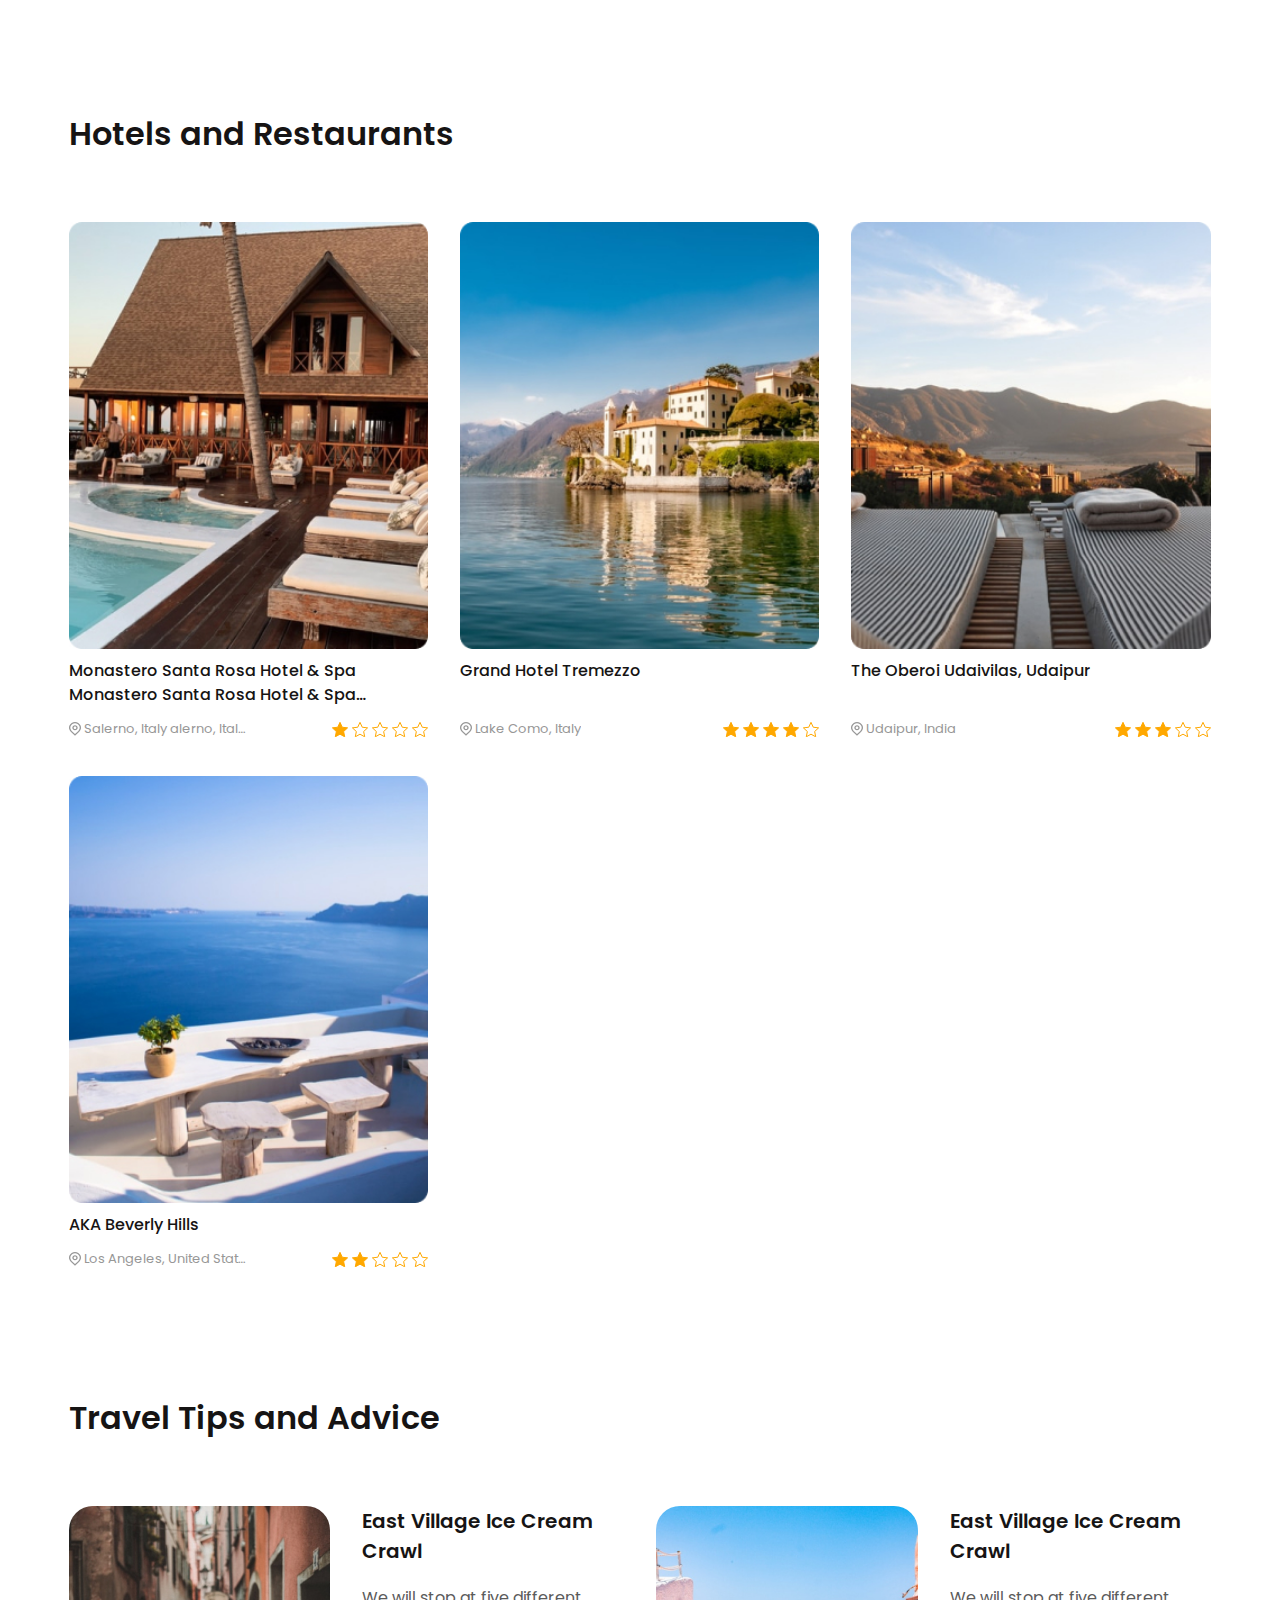
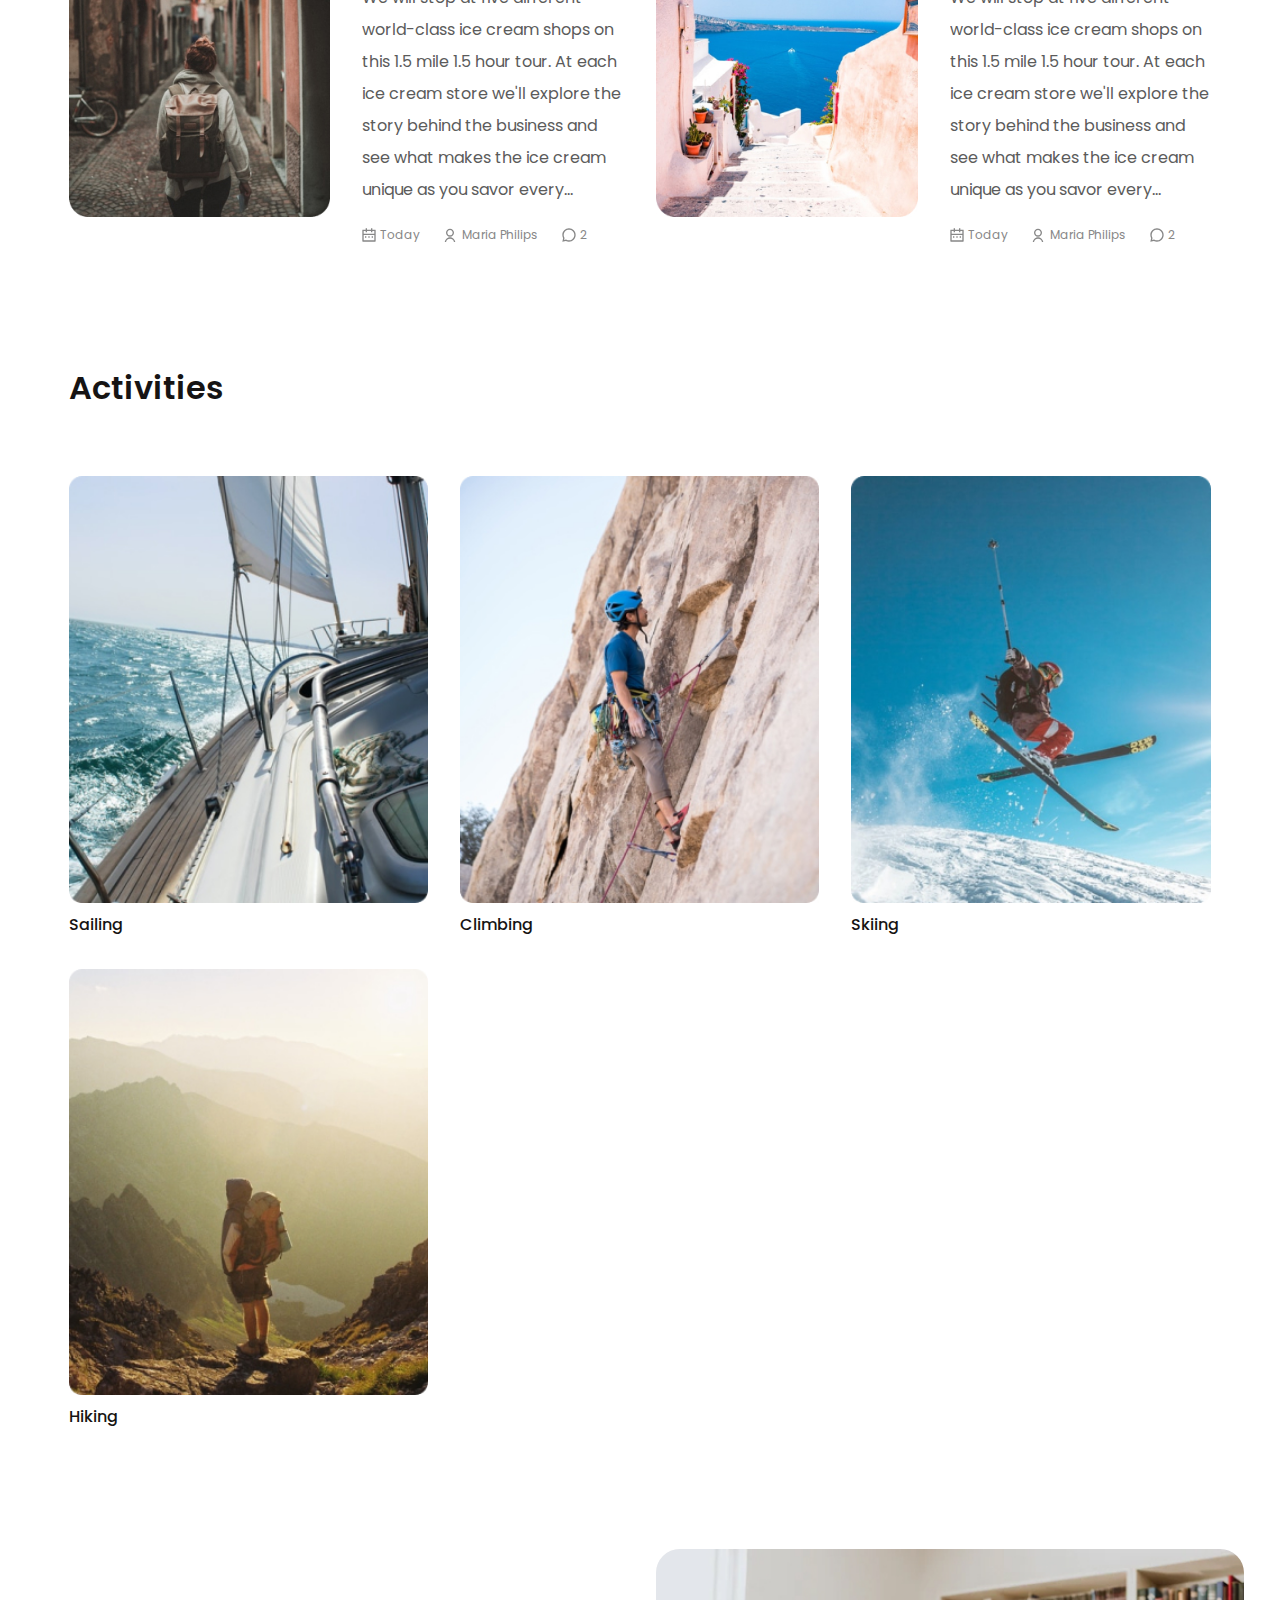
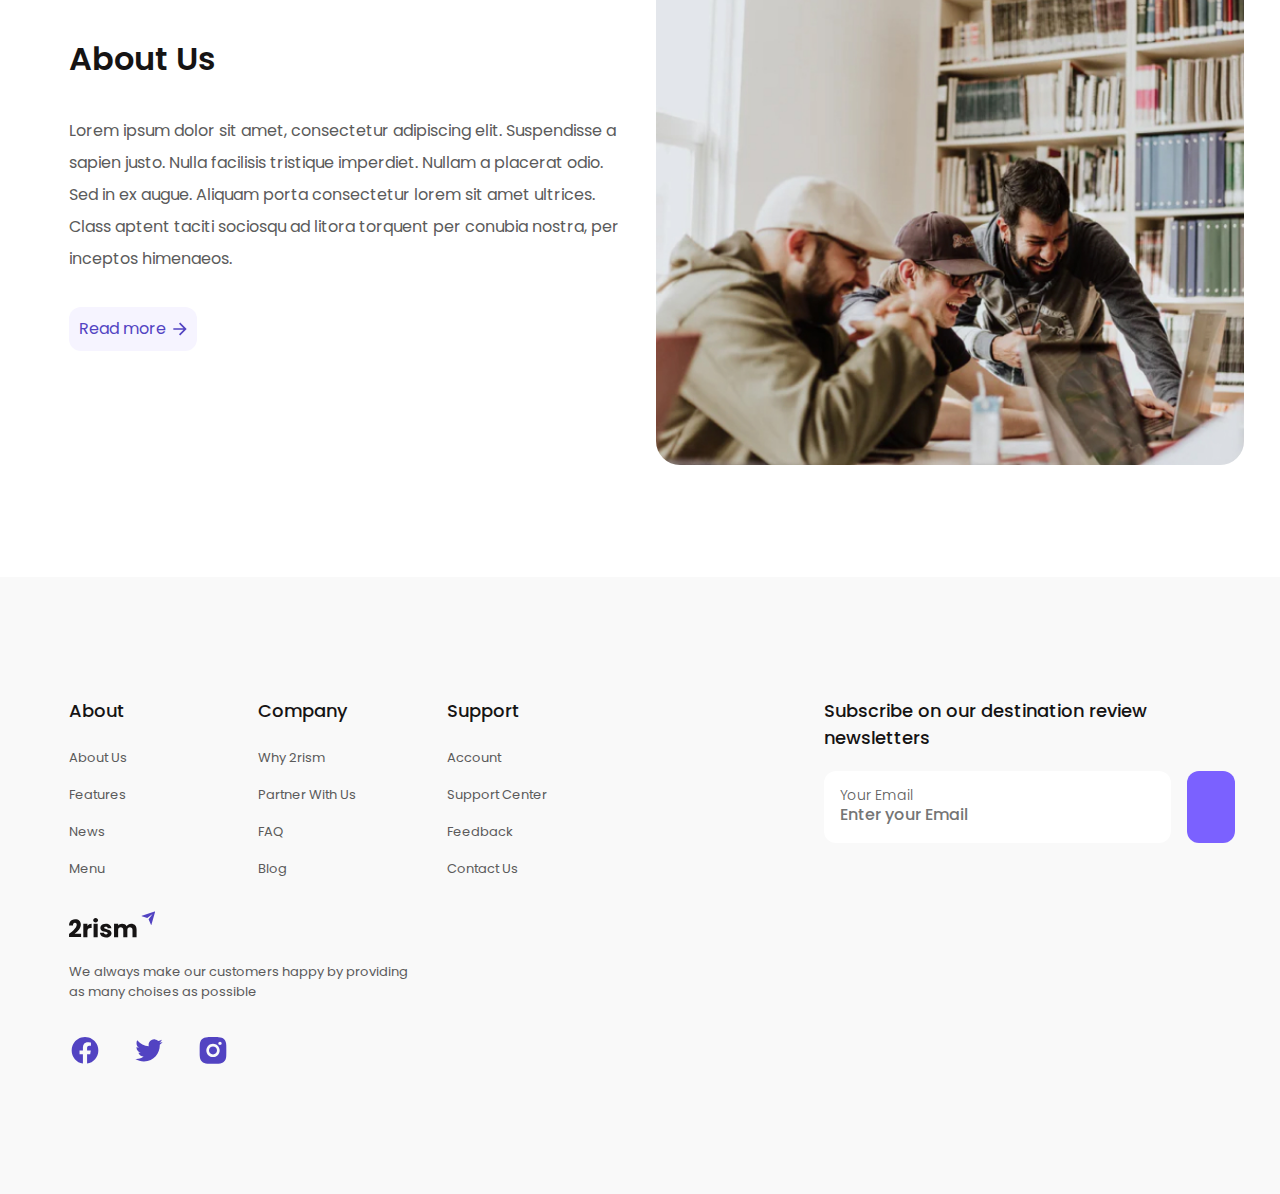
==== commit dbfbe445: "added footer" ====
--- a/tourism/index.html
+++ b/tourism/index.html
@@ -524,7 +524,146 @@
         </div>
     </section>
 </main>
-<svg>
+<footer class="footer">
+    <div class="footer__container container">
+        <div class="footer__about">
+            <a href="#" class="logo" aria-label="Go to home page">
+                <img src="assets/svg/logo-black.svg" alt="Logo company">
+            </a>
+            <p class="footer__text">
+                We always make our customers happy by providing as many choises as possible
+            </p>
+            <div class="footer__social">
+                <a href="#" class="footer__social-link">
+                    <svg  width="32" height="33">
+                        <use xlink:href="#facebook-icon"></use>
+                    </svg>
+                </a>
+                <a href="#" class="footer__social-link">
+                    <svg  width="32" height="33">
+                        <use xlink:href="#twitter-icon"></use>
+                    </svg>
+                </a>
+                <a href="#" class="footer__social-link">
+                    <svg  width="32" height="33">
+                        <use xlink:href="#instagram-icon"></use>
+                    </svg>
+                </a>
+            </div>
+        </div>
+        <div class="footer__navigation">
+            <div class="footer__block-navigation">
+                <div class="footer__navigation-name">
+                    About
+                </div>
+                <ul class="footer__navigation-list">
+                    <li class="footer__navigation-item">
+                        <a href="#" class="footer__navigation-link">
+                            About Us
+                        </a>
+                    </li>
+                    <li class="footer__navigation-item">
+                        <a href="#" class="footer__navigation-link">
+                            Features
+                        </a>
+                    </li>
+                    <li class="footer__navigation-item">
+                        <a href="#" class="footer__navigation-link">
+                            News
+                        </a>
+                    </li>
+                    <li class="footer__navigation-item">
+                        <a href="#" class="footer__navigation-link">
+                            Menu
+                        </a>
+                    </li>
+                </ul>
+            </div>
+            <div class="footer__block-navigation">
+                <div class="footer__navigation-name">
+                    Company
+                </div>
+                <ul class="footer__navigation-list">
+                    <li class="footer__navigation-item">
+                        <a href="#" class="footer__navigation-link">
+                            Why 2rism
+                        </a>
+                    </li>
+                    <li class="footer__navigation-item">
+                        <a href="#" class="footer__navigation-link">
+                            Partner With Us
+                        </a>
+                    </li>
+                    <li class="footer__navigation-item">
+                        <a href="#" class="footer__navigation-link">
+                            FAQ
+                        </a>
+                    </li>
+                    <li class="footer__navigation-item">
+                        <a href="#" class="footer__navigation-link">
+                            Blog
+                        </a>
+                    </li>
+                </ul>
+            </div>
+            <div class="footer__block-navigation">
+                <div class="footer__navigation-name">
+                    Support
+                </div>
+                <ul class="footer__navigation-list">
+                    <li class="footer__navigation-item">
+                        <a href="#" class="footer__navigation-link">
+                            Account
+                        </a>
+                    </li>
+                    <li class="footer__navigation-item">
+                        <a href="#" class="footer__navigation-link">
+                            Support Center
+                        </a>
+                    </li>
+                    <li class="footer__navigation-item">
+                        <a href="#" class="footer__navigation-link">
+                            Feedback
+                        </a>
+                    </li>
+                    <li class="footer__navigation-item">
+                        <a href="#" class="footer__navigation-link">
+                            Contact Us
+                        </a>
+                    </li>
+                </ul>
+            </div>
+        </div>
+        <form action="" class="footer__form">
+            <p class="footer__form-title">
+                Subscribe on our destination review newsletters
+            </p>
+            <div class="footer__form-elements">
+                <div class="row">
+                    <div class="form__input">
+                        <svg  width="32" height="33">
+                            <use xlink:href="#email-icon"></use>
+                        </svg>
+                        <div class="form__input-wrap">
+                            <label for="">
+                                Your Email
+                            </label>
+                            <input type="email" placeholder="Enter your Email">
+                        </div>
+
+                    </div>
+                    <button class="button" aria-label="Search for tours">
+                        <svg width="24" height="24">
+                            <use xlink:href="#right-arrow-icon"></use>
+                        </svg>
+                    </button>
+                </div>
+
+            </div>
+        </form>
+    </div>
+</footer>
+<svg id="sprites">
     <symbol id="global-icon" viewBox="0 0 20 20" fill="none" xmlns="http://www.w3.org/2000/svg">
         <path d="M10 20C4.477 20 0 15.523 0 10C0 4.477 4.477 0 10 0C15.523 0 20 4.477 20 10C20 15.523 15.523 20 10 20ZM7.71 17.667C6.72341 15.5743 6.15187 13.3102 6.027 11H2.062C2.25659 12.5389 2.89392 13.9882 3.89657 15.1717C4.89922 16.3552 6.22401 17.2221 7.71 17.667ZM8.03 11C8.181 13.439 8.878 15.73 10 17.752C11.1523 15.6766 11.8254 13.3695 11.97 11H8.03ZM17.938 11H13.973C13.8481 13.3102 13.2766 15.5743 12.29 17.667C13.776 17.2221 15.1008 16.3552 16.1034 15.1717C17.1061 13.9882 17.7434 12.5389 17.938 11ZM2.062 9H6.027C6.15187 6.68979 6.72341 4.42569 7.71 2.333C6.22401 2.77788 4.89922 3.64475 3.89657 4.8283C2.89392 6.01184 2.25659 7.4611 2.062 9ZM8.031 9H11.969C11.8248 6.6306 11.152 4.32353 10 2.248C8.84768 4.32345 8.17456 6.63052 8.03 9H8.031ZM12.29 2.333C13.2766 4.42569 13.8481 6.68979 13.973 9H17.938C17.7434 7.4611 17.1061 6.01184 16.1034 4.8283C15.1008 3.64475 13.776 2.77788 12.29 2.333Z"
               fill="white"/>
@@ -559,6 +698,35 @@
     </symbol>
     <symbol id="comment-icon" width="14" height="14" viewBox="0 0 14 14" xmlns="http://www.w3.org/2000/svg">
         <path d="M3.86065 12.8826L0.333321 13.6666L1.11732 10.1393C0.601008 9.17351 0.331672 8.09502 0.333321 6.99992C0.333321 3.31792 3.31799 0.333252 6.99999 0.333252C10.682 0.333252 13.6667 3.31792 13.6667 6.99992C13.6667 10.6819 10.682 13.6666 6.99999 13.6666C5.90489 13.6682 4.8264 13.3989 3.86065 12.8826ZM4.05399 11.4739L4.48932 11.7073C5.26169 12.12 6.12425 12.3351 6.99999 12.3333C8.05482 12.3333 9.08597 12.0205 9.96303 11.4344C10.8401 10.8484 11.5237 10.0154 11.9273 9.0409C12.331 8.06636 12.4366 6.994 12.2308 5.95944C12.0251 4.92487 11.5171 3.97456 10.7712 3.22868C10.0253 2.4828 9.07503 1.97485 8.04047 1.76906C7.0059 1.56328 5.93355 1.66889 4.95901 2.07256C3.98447 2.47623 3.15152 3.15982 2.56548 4.03688C1.97945 4.91394 1.66665 5.94509 1.66665 6.99992C1.66665 7.88925 1.88332 8.74525 2.29332 9.51059L2.52599 9.94592L2.08932 11.9106L4.05399 11.4739Z" fill="#878787"/>
+    </symbol>
+    <symbol id="facebook-icon" width="32" height="33" viewBox="0 0 32 33" xmlns="http://www.w3.org/2000/svg">
+        <path d="M16 3.08252C8.636 3.08252 2.66666 9.05185 2.66666 16.4159C2.66666 23.0705 7.54266 28.5865 13.9173 29.5879V20.2692H10.5307V16.4159H13.9173V13.4785C13.9173 10.1372 15.9067 8.29185 18.9533 8.29185C20.412 8.29185 21.9373 8.55185 21.9373 8.55185V11.8319H20.2573C18.6 11.8319 18.084 12.8599 18.084 13.9145V16.4159H21.7813L21.1907 20.2692H18.084V29.5879C24.4573 28.5879 29.3333 23.0692 29.3333 16.4159C29.3333 9.05185 23.364 3.08252 16 3.08252Z"/>
+    </symbol>
+    <symbol id="twitter-icon" width="32" height="33" viewBox="0 0 32 33" xmlns="http://www.w3.org/2000/svg">
+        <g clip-path="url(#clip0_2203_436)">
+            <path d="M29.5493 7.95725C28.5314 8.40751 27.4519 8.70322 26.3467 8.83458C27.5117 8.13783 28.3836 7.04127 28.8 5.74925C27.7067 6.39992 26.508 6.85592 25.2587 7.10258C24.4195 6.20469 23.3071 5.6092 22.0946 5.4087C20.8821 5.20819 19.6372 5.41391 18.5537 5.99386C17.4701 6.5738 16.6085 7.4955 16.1028 8.61564C15.5971 9.73579 15.4757 10.9916 15.7573 12.1879C13.5401 12.0768 11.3711 11.5006 9.39104 10.4968C7.41098 9.49299 5.66416 8.08398 4.26399 6.36125C3.76838 7.21252 3.50793 8.18022 3.50933 9.16525C3.50933 11.0986 4.49333 12.8066 5.98933 13.8066C5.10401 13.7787 4.23817 13.5396 3.46399 13.1093V13.1786C3.46426 14.4662 3.90982 15.7141 4.72512 16.7107C5.54043 17.7073 6.6753 18.3912 7.93733 18.6466C7.11548 18.8693 6.25374 18.9021 5.41733 18.7426C5.77315 19.8509 6.46667 20.8202 7.40078 21.5147C8.3349 22.2093 9.46283 22.5943 10.6267 22.6159C9.46997 23.5244 8.14556 24.1959 6.72917 24.5921C5.31277 24.9884 3.83216 25.1016 2.37199 24.9253C4.92092 26.5645 7.88812 27.4347 10.9187 27.4319C21.176 27.4319 26.7853 18.9346 26.7853 11.5653C26.7853 11.3253 26.7787 11.0826 26.768 10.8453C27.8598 10.0561 28.8021 9.07861 29.5507 7.95858L29.5493 7.95725Z"/>
+        </g>
+        <defs>
+            <clipPath id="clip0_2203_436">
+                <rect width="32" height="32" fill="white" transform="translate(0 0.416016)"/>
+            </clipPath>
+        </defs>
+    </symbol>
+    <symbol id="instagram-icon" width="32" height="33" viewBox="0 0 32 33" xmlns="http://www.w3.org/2000/svg">
+        <g clip-path="url(#clip0_2203_440)">
+            <path d="M16 3.08252C19.6227 3.08252 20.0747 3.09585 21.496 3.16252C22.916 3.22919 23.8827 3.45185 24.7333 3.78252C25.6133 4.12119 26.3547 4.57985 27.096 5.31985C27.774 5.98638 28.2986 6.79264 28.6333 7.68252C28.9627 8.53185 29.1867 9.49985 29.2533 10.9199C29.316 12.3412 29.3333 12.7932 29.3333 16.4159C29.3333 20.0385 29.32 20.4905 29.2533 21.9119C29.1867 23.3319 28.9627 24.2985 28.6333 25.1492C28.2996 26.0396 27.7748 26.846 27.096 27.5119C26.4293 28.1896 25.6231 28.7142 24.7333 29.0492C23.884 29.3785 22.916 29.6025 21.496 29.6692C20.0747 29.7319 19.6227 29.7492 16 29.7492C12.3773 29.7492 11.9253 29.7359 10.504 29.6692C9.084 29.6025 8.11734 29.3785 7.26667 29.0492C6.37644 28.7152 5.57004 28.1904 4.90401 27.5119C4.22588 26.8454 3.70125 26.0391 3.36667 25.1492C3.03601 24.2999 2.81334 23.3319 2.74667 21.9119C2.68401 20.4905 2.66667 20.0385 2.66667 16.4159C2.66667 12.7932 2.68001 12.3412 2.74667 10.9199C2.81334 9.49852 3.03601 8.53319 3.36667 7.68252C3.70032 6.79209 4.22508 5.98561 4.90401 5.31985C5.57023 4.64149 6.37658 4.11683 7.26667 3.78252C8.11734 3.45185 9.08267 3.22919 10.504 3.16252C11.9253 3.09985 12.3773 3.08252 16 3.08252ZM16 9.74919C14.2319 9.74919 12.5362 10.4516 11.286 11.7018C10.0357 12.9521 9.33334 14.6477 9.33334 16.4159C9.33334 18.184 10.0357 19.8797 11.286 21.1299C12.5362 22.3801 14.2319 23.0825 16 23.0825C17.7681 23.0825 19.4638 22.3801 20.7141 21.1299C21.9643 19.8797 22.6667 18.184 22.6667 16.4159C22.6667 14.6477 21.9643 12.9521 20.7141 11.7018C19.4638 10.4516 17.7681 9.74919 16 9.74919ZM24.6667 9.41585C24.6667 8.97383 24.4911 8.5499 24.1785 8.23734C23.866 7.92478 23.442 7.74919 23 7.74919C22.558 7.74919 22.1341 7.92478 21.8215 8.23734C21.5089 8.5499 21.3333 8.97383 21.3333 9.41585C21.3333 9.85788 21.5089 10.2818 21.8215 10.5944C22.1341 10.9069 22.558 11.0825 23 11.0825C23.442 11.0825 23.866 10.9069 24.1785 10.5944C24.4911 10.2818 24.6667 9.85788 24.6667 9.41585ZM16 12.4159C17.0609 12.4159 18.0783 12.8373 18.8284 13.5874C19.5786 14.3376 20 15.355 20 16.4159C20 17.4767 19.5786 18.4941 18.8284 19.2443C18.0783 19.9944 17.0609 20.4159 16 20.4159C14.9391 20.4159 13.9217 19.9944 13.1716 19.2443C12.4214 18.4941 12 17.4767 12 16.4159C12 15.355 12.4214 14.3376 13.1716 13.5874C13.9217 12.8373 14.9391 12.4159 16 12.4159Z"/>
+        </g>
+        <defs>
+            <clipPath id="clip0_2203_440">
+                <rect width="32" height="32" fill="white" transform="translate(0 0.416016)"/>
+            </clipPath>
+        </defs>
+    </symbol>
+    <symbol id="email-icon" width="24" height="24" viewBox="0 0 24 24" fill="none" xmlns="http://www.w3.org/2000/svg">
+        <path d="M3 3H21C21.2652 3 21.5196 3.10536 21.7071 3.29289C21.8946 3.48043 22 3.73478 22 4V20C22 20.2652 21.8946 20.5196 21.7071 20.7071C21.5196 20.8946 21.2652 21 21 21H3C2.73478 21 2.48043 20.8946 2.29289 20.7071C2.10536 20.5196 2 20.2652 2 20V4C2 3.73478 2.10536 3.48043 2.29289 3.29289C2.48043 3.10536 2.73478 3 3 3ZM20 7.238L12.072 14.338L4 7.216V19H20V7.238ZM4.511 5L12.061 11.662L19.502 5H4.511Z" fill="#FFA800"/>
+    </symbol>
+    <symbol id="right-arrow-icon" width="24" height="24" viewBox="0 0 24 24" fill="none" xmlns="http://www.w3.org/2000/svg">
+        <path d="M12 13H4V11H12V4L20 12L12 20V13Z" fill="white"/>
     </symbol>
 
 
--- a/tourism/assets/styles/style.css
+++ b/tourism/assets/styles/style.css
@@ -13,6 +13,10 @@
     padding: 0 32px;
     width: 100%;
     max-width: 1442px;
+}
+
+#sprites {
+    display: none;
 }
 
 .section {
@@ -617,7 +621,7 @@
 }
 
 .about__content {
-    padding-top: 86px;
+    padding: 86px 0 166px;
     width: calc(50% - 16px);
 }
 
@@ -629,7 +633,7 @@
     border-radius: 24px;
     overflow: hidden;
     width: calc(50% - 16px);
-    aspect-ratio: 1 / 1;
+    /*aspect-ratio: 1 / 1;*/
 }
 
 .about__img img {
@@ -646,6 +650,135 @@
     color: #5B5B5B;
 }
 
+.footer {
+    padding: 120px 0;
+    background-color: #F9F9F9;
+}
+
+.footer__container {
+    display: flex;
+    justify-content: space-between;
+}
+
+.footer__about {
+    width: 100%;
+    max-width: 354px;
+}
+
+.footer__text {
+    margin-top: 16px;
+    font-weight: 400;
+    font-size: 13px;
+    line-height: 20px;
+    color: #5B5B5B;
+}
+
+.footer__social {
+    margin-top: 32px;
+    display: flex;
+    gap: 32px;
+}
+
+.footer__social-link {
+    transition: all .4s;
+}
+
+.footer__social-link svg {
+    fill: #5243C2;
+}
+
+.footer__social-link:hover {
+    transform: scale(1.1);
+}
+
+.footer__navigation {
+    display: flex;
+    /*width: 100%;*/
+    gap: 64px;
+    /*justify-content: space-between;*/
+    /*width: 100%;*/
+    /*max-width: 505px;*/
+}
+
+.footer__block-navigation {
+    width: 100%;
+    min-width: 125px;
+    max-width: 125px;
+}
+
+.footer__navigation-name {
+    margin-bottom: 20px;
+    font-weight: 500;
+    font-size: 18px;
+    line-height: 27px;
+    color: #161414;
+}
+
+.footer__navigation-link {
+    font-weight: 400;
+    font-size: 13px;
+    line-height: 20px;
+    color: #5B5B5B;
+}
+
+.footer__navigation-list .footer__navigation-item:not(:last-child) {
+    margin-bottom: 12px;
+}
+
+.footer__form {
+    max-width: 388px;
+}
+
+.footer__form-title {
+    margin-bottom: 20px;
+    font-weight: 500;
+    font-size: 18px;
+    line-height: 27px;
+    color: #161414;
+}
+
+.form__input {
+    padding: 16px;
+    display: flex;
+    align-items: center;
+    background-color: #FFFFFF;
+    border-radius: 12px;
+}
+
+.form__input label {
+    font-weight: 300;
+    font-size: 14px;
+    line-height: 16px;
+    color: #5B5B5B;
+}
+
+.form__input input {
+    font-weight: 500;
+    font-size: 16px;
+    line-height: 24px;
+    color: #161414;
+}
+
+.form__input-wrap {
+    display: flex;
+    flex-direction: column;
+}
+
+.row .button svg {
+    transition: transform .4s;
+}
+
+.row .button:hover svg {
+    transform: scale(1.2);
+}
+
+.footer__form .row {
+    display: flex;
+    gap: 16px;
+}
+
+
+
 @media screen and (max-width: 1441px) {
     .container {
         max-width: 1207px;
@@ -653,6 +786,16 @@
 
     .card-rating {
         max-width: calc(33.33% - 21.5px);
+    }
+
+    .footer__container {
+        flex-wrap: wrap;
+        row-gap: 30px;
+    }
+
+    .footer__about {
+        order: 3;
+        width: 100%;
     }
 }
 
@@ -674,6 +817,8 @@
     .tips__list .description-card {
         max-width: 100%;
     }
+
+
 }
 
 @media screen and (max-width: 971px) {
@@ -761,7 +906,7 @@
     }
 
     .about__content {
-        padding-top: 0;
+        padding: 0;
         width: 100%;
     }
 
@@ -770,6 +915,32 @@
         width: 50%;
         justify-content: center;
         margin: 30px auto 0
+    }
+
+    .footer__container {
+        flex-direction: column;
+        gap: 40px;
+    }
+
+    .footer {
+        padding: 60px 0;
+    }
+
+    .footer__about {
+        order: 3;
+    }
+
+    .footer__navigation {
+        order: 2;
+        align-self: center;
+    }
+
+    .footer__form {
+        order: 1;
+    }
+
+    .form__input {
+        flex: 1;
     }
 }
 
@@ -844,6 +1015,12 @@
     .about__text {
         font-size: 14px;
     }
+
+    .footer__navigation {
+        align-self: unset;
+        gap: unset;
+        justify-content: space-between;
+    }
 }
 
 @media screen and (max-width: 501px) {
@@ -874,6 +1051,17 @@
         font-size: 12px;
         line-height: 14px;
     }
+
+    .footer__navigation {
+        flex-direction: column;
+        align-items: center;
+        gap: 30px;
+    }
+
+    .footer__block-navigation {
+        max-width: none;
+        text-align: center;
+    }
 }
 
 @media screen and (max-width: 420px) {
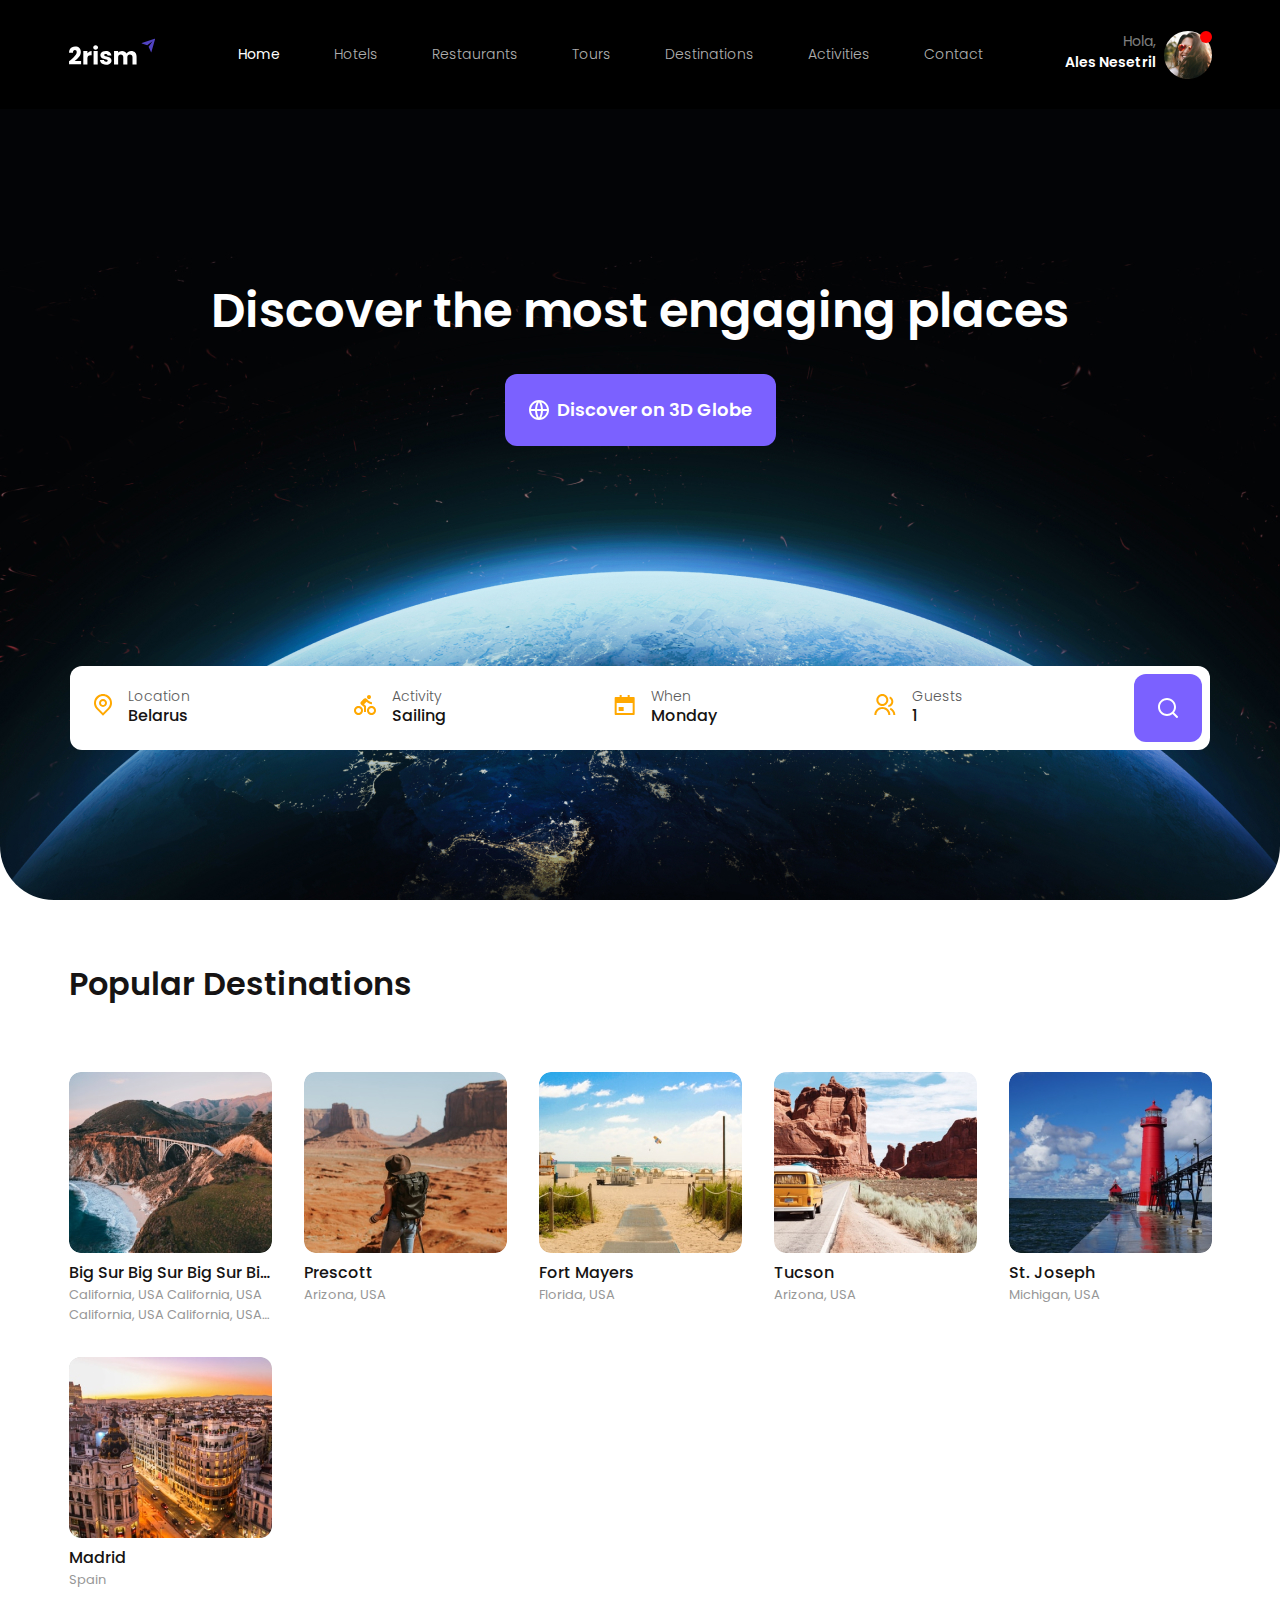
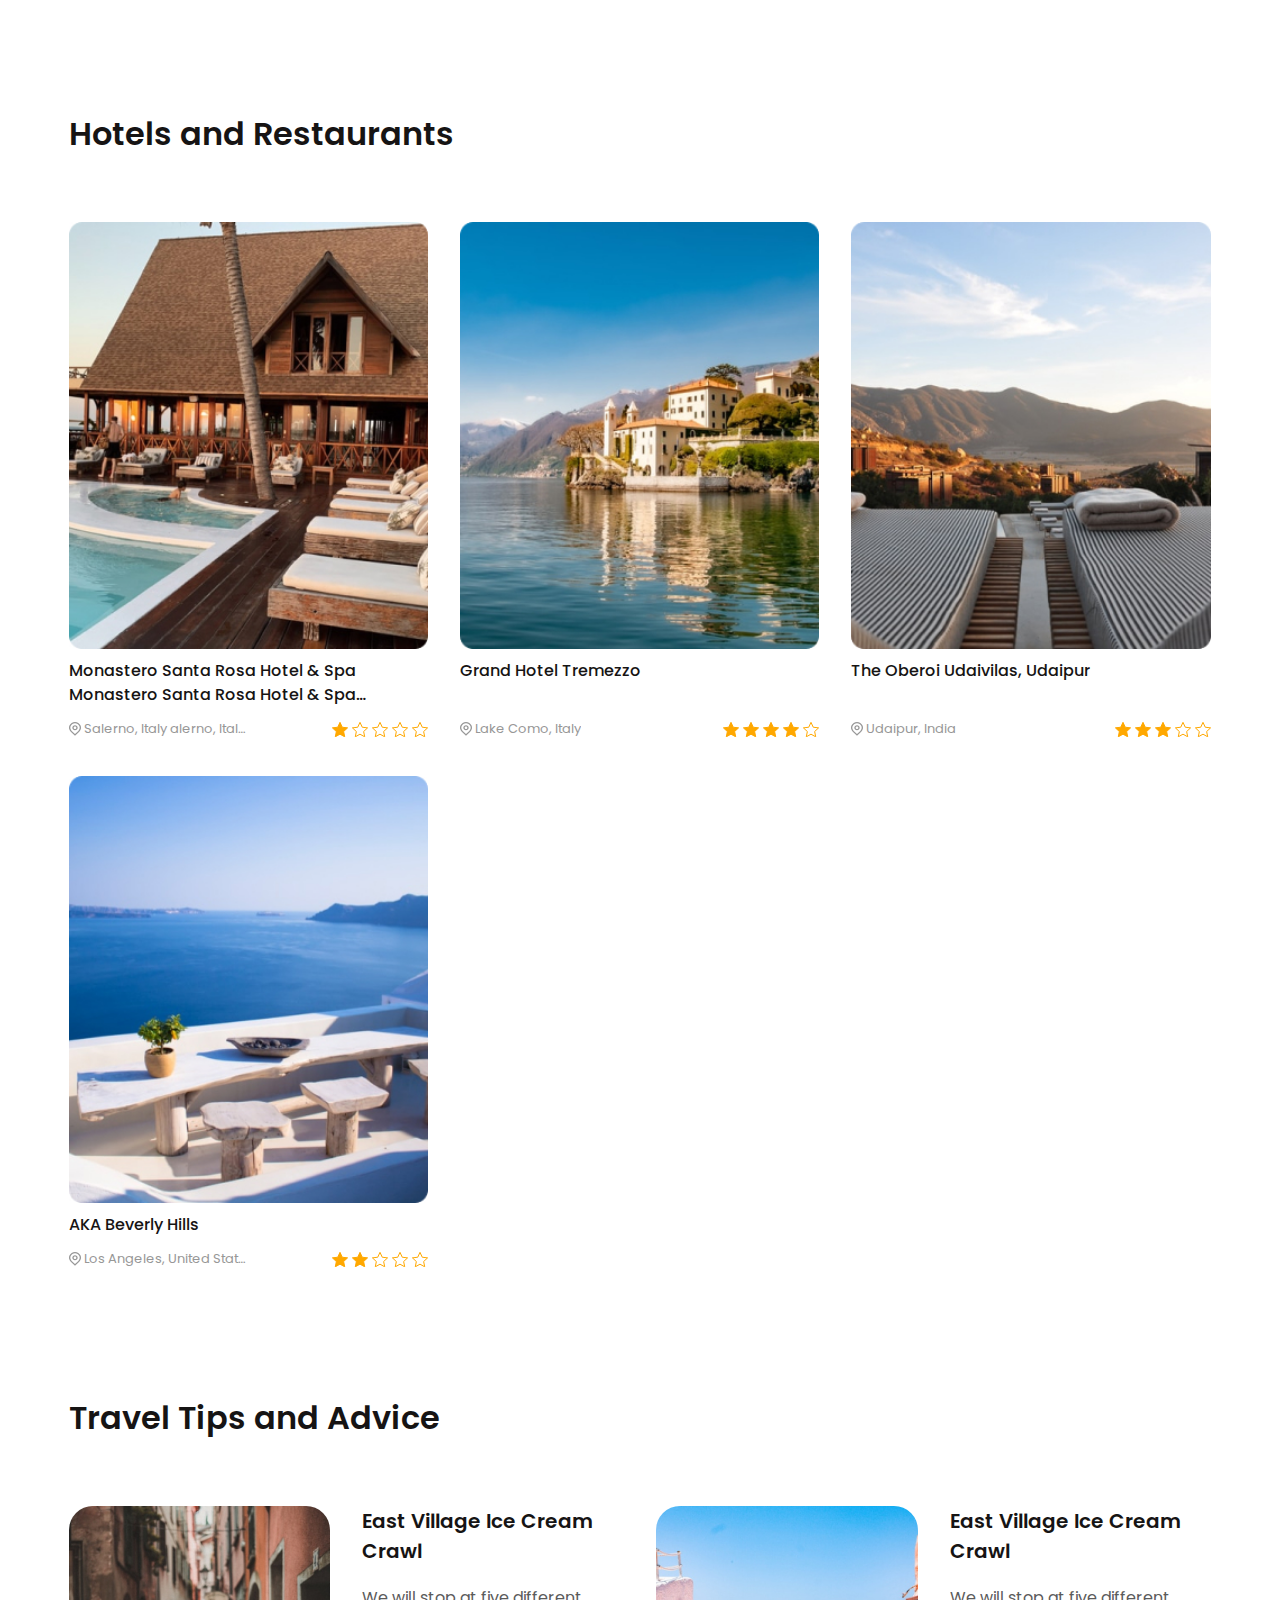
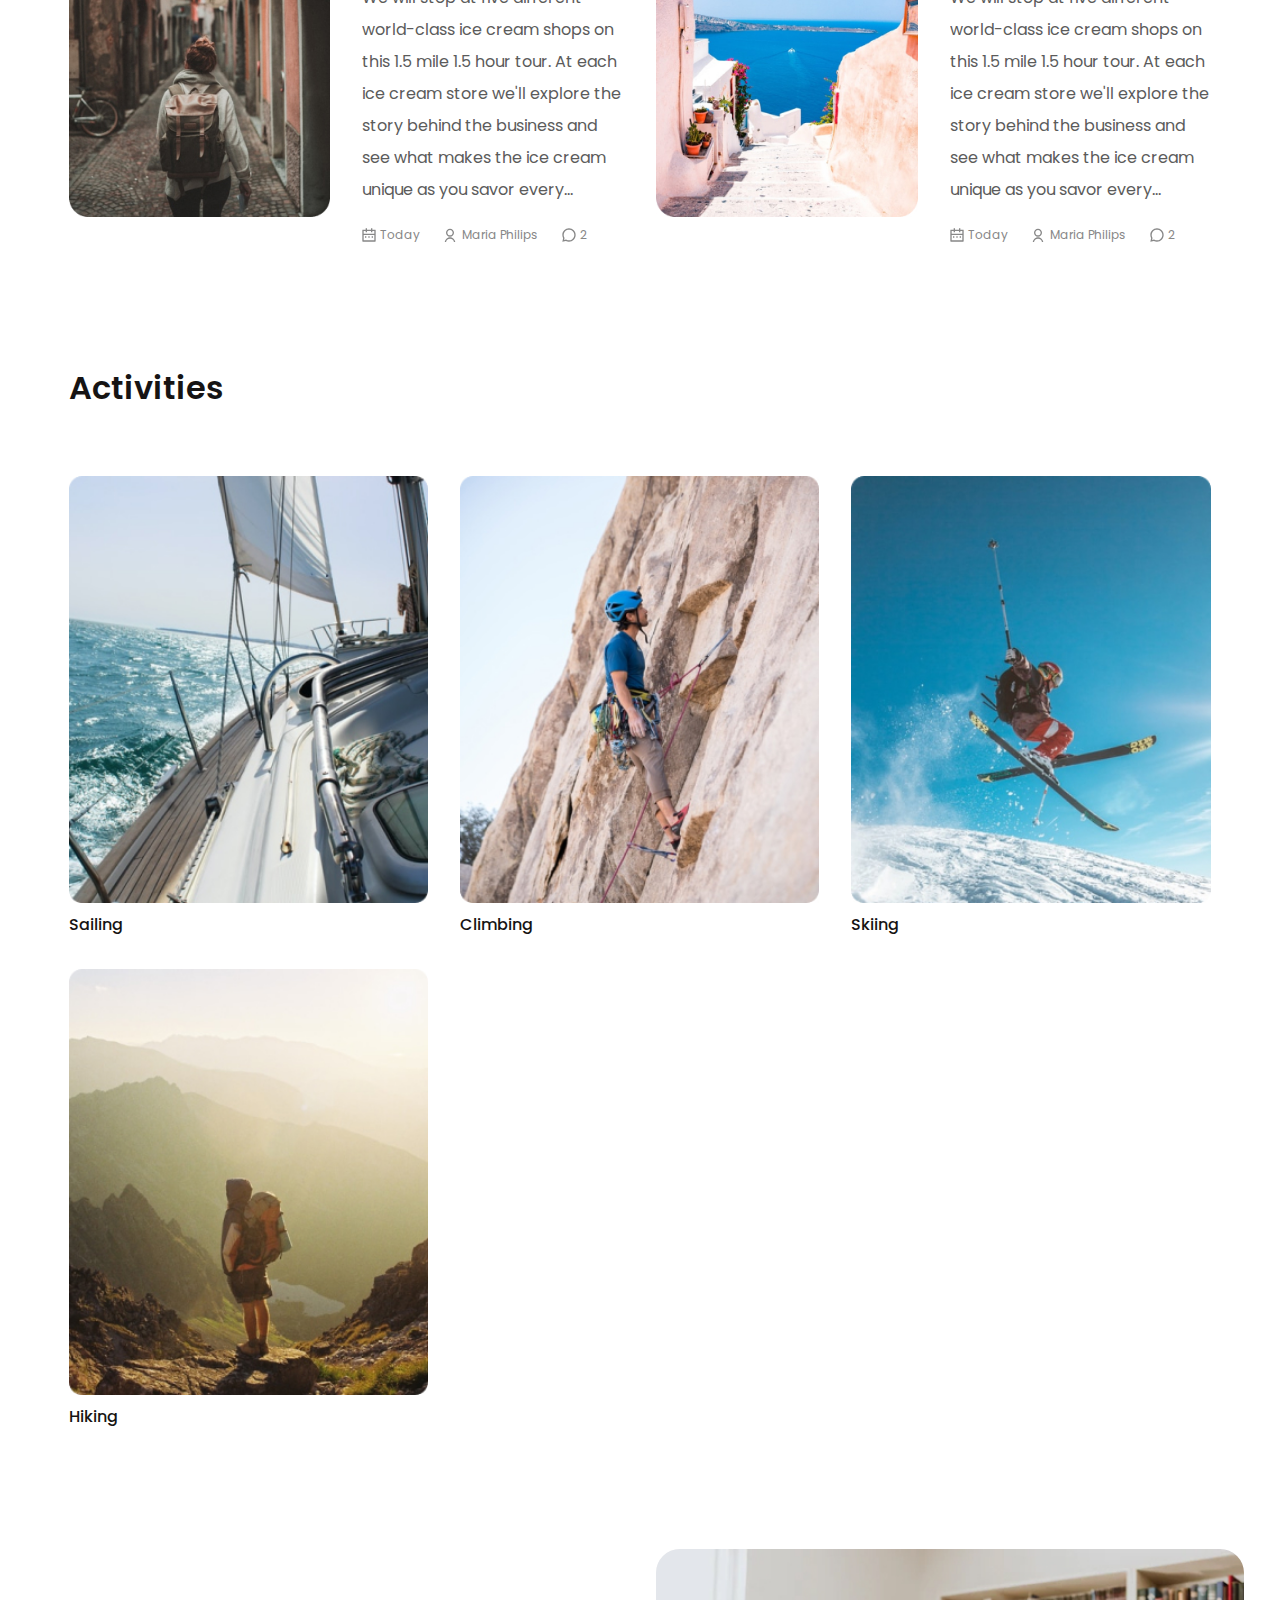
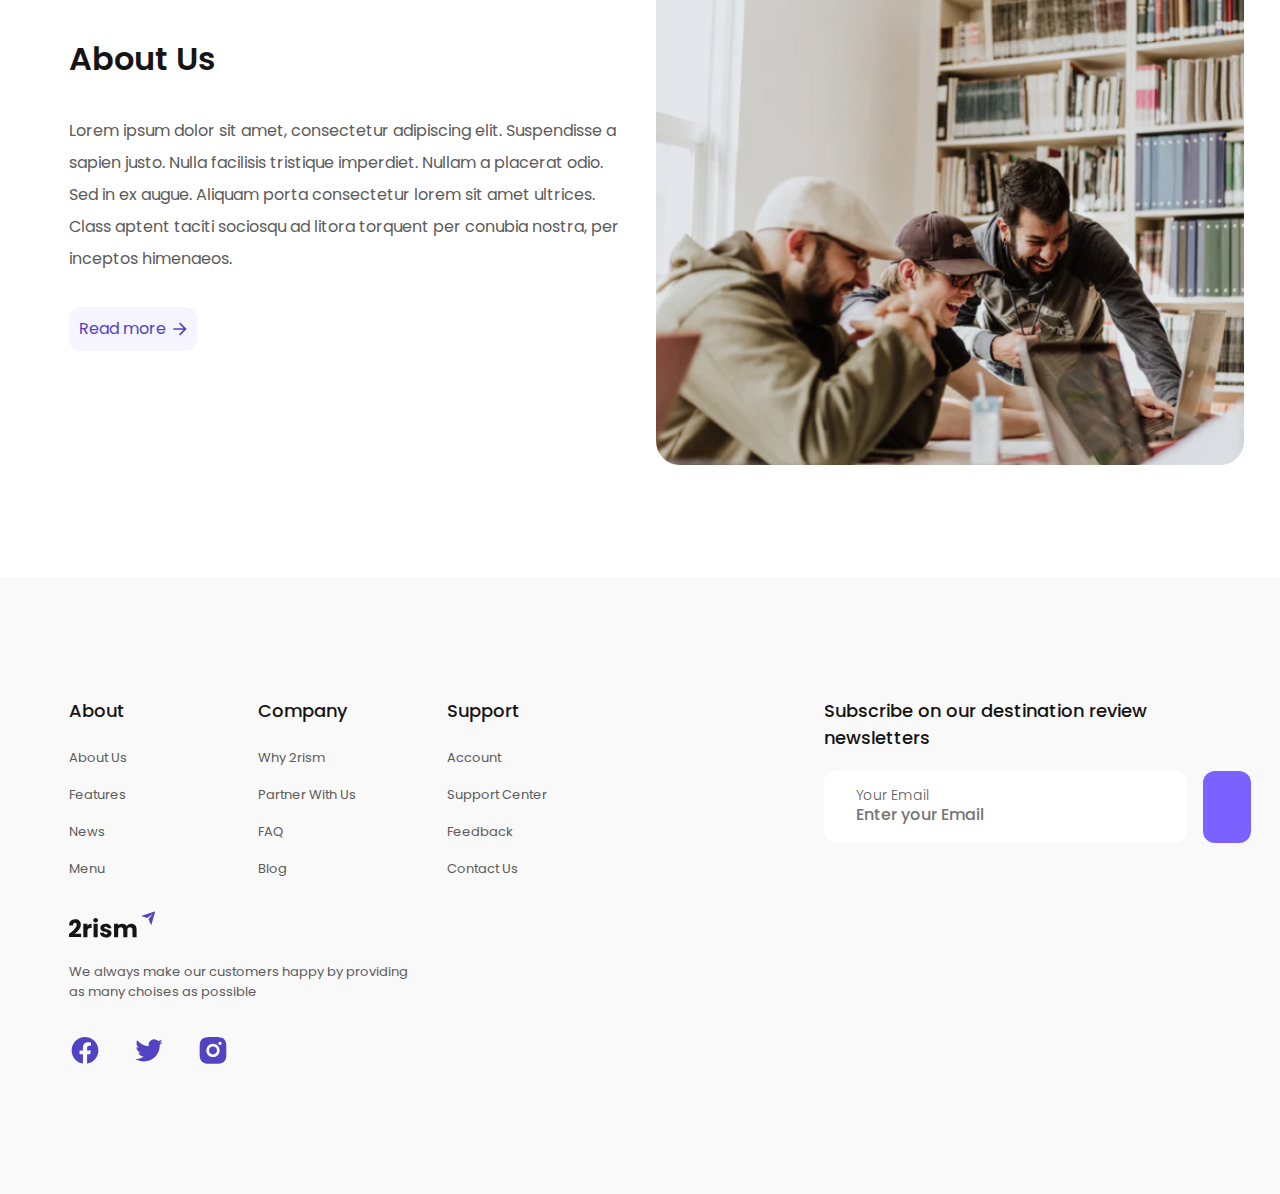
==== commit 533182f7: "refactor" ====
--- a/tourism/index.html
+++ b/tourism/index.html
@@ -37,7 +37,7 @@
         </div>
 
         <div class="hamburger-menu">
-            <input id="menu__toggle" type="checkbox" />
+            <input id="menu__toggle" type="checkbox"/>
             <label class="menu__btn" for="menu__toggle">
                 <span></span>
             </label>
@@ -162,7 +162,8 @@
                         <img src="assets/img/destination-1.jpg" alt="Big sure image">
                     </div>
                     <div class="small-card__title">Big Sur Big Sur Big Sur Big Sur</div>
-                    <p class="small-card__text">California, USA California, USA California, USA California, USA California, USA California, USA California, USA California, USA California, USA</p>
+                    <p class="small-card__text">California, USA California, USA California, USA California, USA
+                        California, USA California, USA California, USA California, USA California, USA</p>
                 </div>
                 <div class="destinations__card small-card">
                     <div class="small-card__img">
@@ -210,7 +211,7 @@
                 </h2>
                 <a href="#" class="link-as-btn">
                     View all
-                    <svg  width="14" height="14">
+                    <svg width="14" height="14">
                         <use xlink:href="#right-arrow"></use>
                     </svg>
                 </a>
@@ -221,7 +222,8 @@
                         <img src="assets/img/aprtments-1.jpg" alt="Apartments image">
                     </div>
                     <div class="card-rating__title">
-                        Monastero Santa Rosa Hotel & Spa Monastero Santa Rosa Hotel & Spa Monastero Santa Rosa Hotel & Spa Monastero Santa Rosa Hotel & Spa
+                        Monastero Santa Rosa Hotel & Spa Monastero Santa Rosa Hotel & Spa Monastero Santa Rosa Hotel &
+                        Spa Monastero Santa Rosa Hotel & Spa
                     </div>
                     <div class="card-rating__footer">
                         <div class="card-rating__text">
@@ -352,7 +354,7 @@
             </div>
             <a href="#" class="link-as-btn">
                 View all
-                <svg  width="14" height="14">
+                <svg width="14" height="14">
                     <use xlink:href="#right-arrow"></use>
                 </svg>
             </a>
@@ -366,7 +368,7 @@
                 </h2>
                 <a href="#" class="link-as-btn">
                     View all
-                    <svg  width="14" height="14">
+                    <svg width="14" height="14">
                         <use xlink:href="#right-arrow"></use>
                     </svg>
                 </a>
@@ -381,23 +383,25 @@
                             East Village Ice Cream Crawl
                         </div>
                         <p class="description-card__text">
-                            We will stop at five different world-class ice cream shops on this 1.5 mile 1.5 hour tour. At each ice cream store we'll explore the story behind the business and see what makes the ice cream unique as you savor every…
+                            We will stop at five different world-class ice cream shops on this 1.5 mile 1.5 hour tour.
+                            At each ice cream store we'll explore the story behind the business and see what makes the
+                            ice cream unique as you savor every…
                         </p>
                         <div class="description-card__footer">
                             <div class="description-card__params">
-                                <svg  width="14" height="14">
+                                <svg width="14" height="14">
                                     <use xlink:href="#calendar-2-icon"></use>
                                 </svg>
                                 Today
                             </div>
                             <div class="description-card__params">
-                                <svg  width="14" height="14">
+                                <svg width="14" height="14">
                                     <use xlink:href="#user-icon"></use>
                                 </svg>
                                 Maria Philips
                             </div>
                             <div class="description-card__params">
-                                <svg  width="14" height="14">
+                                <svg width="14" height="14">
                                     <use xlink:href="#comment-icon"></use>
                                 </svg>
                                 2
@@ -414,23 +418,25 @@
                             East Village Ice Cream Crawl
                         </div>
                         <p class="description-card__text">
-                            We will stop at five different world-class ice cream shops on this 1.5 mile 1.5 hour tour. At each ice cream store we'll explore the story behind the business and see what makes the ice cream unique as you savor every…
+                            We will stop at five different world-class ice cream shops on this 1.5 mile 1.5 hour tour.
+                            At each ice cream store we'll explore the story behind the business and see what makes the
+                            ice cream unique as you savor every…
                         </p>
                         <div class="description-card__footer">
                             <div class="description-card__params">
-                                <svg  width="14" height="14">
+                                <svg width="14" height="14">
                                     <use xlink:href="#calendar-2-icon"></use>
                                 </svg>
                                 Today
                             </div>
                             <div class="description-card__params">
-                                <svg  width="14" height="14">
+                                <svg width="14" height="14">
                                     <use xlink:href="#user-icon"></use>
                                 </svg>
                                 Maria Philips
                             </div>
                             <div class="description-card__params">
-                                <svg  width="14" height="14">
+                                <svg width="14" height="14">
                                     <use xlink:href="#comment-icon"></use>
                                 </svg>
                                 2
@@ -441,7 +447,7 @@
             </div>
             <a href="#" class="link-as-btn">
                 View all
-                <svg  width="14" height="14">
+                <svg width="14" height="14">
                     <use xlink:href="#right-arrow"></use>
                 </svg>
             </a>
@@ -455,7 +461,7 @@
                 </h2>
                 <a href="#" class="link-as-btn">
                     View all
-                    <svg  width="14" height="14">
+                    <svg width="14" height="14">
                         <use xlink:href="#right-arrow"></use>
                     </svg>
                 </a>
@@ -496,7 +502,7 @@
             </div>
             <a href="#" class="link-as-btn">
                 View all
-                <svg  width="14" height="14">
+                <svg width="14" height="14">
                     <use xlink:href="#right-arrow"></use>
                 </svg>
             </a>
@@ -512,11 +518,14 @@
                     <img src="assets/img/about.jpg" alt="About image">
                 </div>
                 <p class="about__text">
-                    Lorem ipsum dolor sit amet, consectetur adipiscing elit. Suspendisse a sapien justo. Nulla facilisis tristique imperdiet. Nullam a placerat odio. Sed in ex augue. Aliquam porta consectetur lorem sit amet ultrices. Class aptent taciti sociosqu ad litora torquent per conubia nostra, per inceptos himenaeos.
+                    Lorem ipsum dolor sit amet, consectetur adipiscing elit. Suspendisse a sapien justo. Nulla facilisis
+                    tristique imperdiet. Nullam a placerat odio. Sed in ex augue. Aliquam porta consectetur lorem sit
+                    amet ultrices. Class aptent taciti sociosqu ad litora torquent per conubia nostra, per inceptos
+                    himenaeos.
                 </p>
                 <a href="#" class="link-as-btn">
                     Read more
-                    <svg  width="14" height="14">
+                    <svg width="14" height="14">
                         <use xlink:href="#right-arrow"></use>
                     </svg>
                 </a>
@@ -535,17 +544,17 @@
             </p>
             <div class="footer__social">
                 <a href="#" class="footer__social-link">
-                    <svg  width="32" height="33">
+                    <svg width="32" height="33">
                         <use xlink:href="#facebook-icon"></use>
                     </svg>
                 </a>
                 <a href="#" class="footer__social-link">
-                    <svg  width="32" height="33">
+                    <svg width="32" height="33">
                         <use xlink:href="#twitter-icon"></use>
                     </svg>
                 </a>
                 <a href="#" class="footer__social-link">
-                    <svg  width="32" height="33">
+                    <svg width="32" height="33">
                         <use xlink:href="#instagram-icon"></use>
                     </svg>
                 </a>
@@ -641,14 +650,14 @@
             <div class="footer__form-elements">
                 <div class="row">
                     <div class="form__input">
-                        <svg  width="32" height="33">
+                        <svg width="24" height="24" preserveAspectRatio="none">
                             <use xlink:href="#email-icon"></use>
                         </svg>
                         <div class="form__input-wrap">
-                            <label for="">
+                            <label for="email-input">
                                 Your Email
                             </label>
-                            <input type="email" placeholder="Enter your Email">
+                            <input id="email-input" type="email" placeholder="Enter your Email">
                         </div>
 
                     </div>
@@ -664,40 +673,39 @@
     </div>
 </footer>
 <svg id="sprites">
-    <symbol id="global-icon" viewBox="0 0 20 20" fill="none" xmlns="http://www.w3.org/2000/svg">
-        <path d="M10 20C4.477 20 0 15.523 0 10C0 4.477 4.477 0 10 0C15.523 0 20 4.477 20 10C20 15.523 15.523 20 10 20ZM7.71 17.667C6.72341 15.5743 6.15187 13.3102 6.027 11H2.062C2.25659 12.5389 2.89392 13.9882 3.89657 15.1717C4.89922 16.3552 6.22401 17.2221 7.71 17.667ZM8.03 11C8.181 13.439 8.878 15.73 10 17.752C11.1523 15.6766 11.8254 13.3695 11.97 11H8.03ZM17.938 11H13.973C13.8481 13.3102 13.2766 15.5743 12.29 17.667C13.776 17.2221 15.1008 16.3552 16.1034 15.1717C17.1061 13.9882 17.7434 12.5389 17.938 11ZM2.062 9H6.027C6.15187 6.68979 6.72341 4.42569 7.71 2.333C6.22401 2.77788 4.89922 3.64475 3.89657 4.8283C2.89392 6.01184 2.25659 7.4611 2.062 9ZM8.031 9H11.969C11.8248 6.6306 11.152 4.32353 10 2.248C8.84768 4.32345 8.17456 6.63052 8.03 9H8.031ZM12.29 2.333C13.2766 4.42569 13.8481 6.68979 13.973 9H17.938C17.7434 7.4611 17.1061 6.01184 16.1034 4.8283C15.1008 3.64475 13.776 2.77788 12.29 2.333Z"
-              fill="white"/>
-    </symbol>
-    <symbol id="search-icon" width="21"  height="21" viewBox="0 0 21 21" fill="none" xmlns="http://www.w3.org/2000/svg">
+    <symbol id="global-icon" viewBox="0 0 20 20" xmlns="http://www.w3.org/2000/svg">
+        <path d="M10 20C4.477 20 0 15.523 0 10C0 4.477 4.477 0 10 0C15.523 0 20 4.477 20 10C20 15.523 15.523 20 10 20ZM7.71 17.667C6.72341 15.5743 6.15187 13.3102 6.027 11H2.062C2.25659 12.5389 2.89392 13.9882 3.89657 15.1717C4.89922 16.3552 6.22401 17.2221 7.71 17.667ZM8.03 11C8.181 13.439 8.878 15.73 10 17.752C11.1523 15.6766 11.8254 13.3695 11.97 11H8.03ZM17.938 11H13.973C13.8481 13.3102 13.2766 15.5743 12.29 17.667C13.776 17.2221 15.1008 16.3552 16.1034 15.1717C17.1061 13.9882 17.7434 12.5389 17.938 11ZM2.062 9H6.027C6.15187 6.68979 6.72341 4.42569 7.71 2.333C6.22401 2.77788 4.89922 3.64475 3.89657 4.8283C2.89392 6.01184 2.25659 7.4611 2.062 9ZM8.031 9H11.969C11.8248 6.6306 11.152 4.32353 10 2.248C8.84768 4.32345 8.17456 6.63052 8.03 9H8.031ZM12.29 2.333C13.2766 4.42569 13.8481 6.68979 13.973 9H17.938C17.7434 7.4611 17.1061 6.01184 16.1034 4.8283C15.1008 3.64475 13.776 2.77788 12.29 2.333Z"/>
+    </symbol>
+    <symbol id="search-icon" width="21" height="21" viewBox="0 0 21 21" xmlns="http://www.w3.org/2000/svg">
         <path d="M16.031 14.617L20.314 18.899L18.899 20.314L14.617 16.031C13.0237 17.3082 11.042 18.0029 9 18C4.032 18 0 13.968 0 9C0 4.032 4.032 0 9 0C13.968 0 18 4.032 18 9C18.0029 11.042 17.3082 13.0237 16.031 14.617ZM14.025 13.875C15.2941 12.5699 16.0029 10.8204 16 9C16 5.132 12.867 2 9 2C5.132 2 2 5.132 2 9C2 12.867 5.132 16 9 16C10.8204 16.0029 12.5699 15.2941 13.875 14.025L14.025 13.875Z"
-              fill="white"/>
-    </symbol>
-    <symbol id="location-icon"   xmlns="http://www.w3.org/2000/svg">
+        />
+    </symbol>
+    <symbol id="location-icon" xmlns="http://www.w3.org/2000/svg">
         <path d="M9 18.9L13.95 13.95C14.9289 12.971 15.5955 11.7237 15.8656 10.3659C16.1356 9.00801 15.9969 7.60058 15.4671 6.32154C14.9373 5.0425 14.04 3.94929 12.8889 3.18015C11.7378 2.41101 10.3844 2.00049 9 2.00049C7.61557 2.00049 6.26222 2.41101 5.11109 3.18015C3.95996 3.94929 3.06275 5.0425 2.53292 6.32154C2.00308 7.60058 1.86442 9.00801 2.13445 10.3659C2.40449 11.7237 3.07111 12.971 4.05 13.95L9 18.9ZM9 21.728L2.636 15.364C1.37734 14.1053 0.520187 12.5017 0.172928 10.7558C-0.17433 9.01001 0.00390685 7.20041 0.685099 5.55588C1.36629 3.91136 2.51984 2.50575 3.99988 1.51683C5.47992 0.527899 7.21998 6.10352e-05 9 6.10352e-05C10.78 6.10352e-05 12.5201 0.527899 14.0001 1.51683C15.4802 2.50575 16.6337 3.91136 17.3149 5.55588C17.9961 7.20041 18.1743 9.01001 17.8271 10.7558C17.4798 12.5017 16.6227 14.1053 15.364 15.364L9 21.728ZM9 11C9.53044 11 10.0391 10.7893 10.4142 10.4142C10.7893 10.0391 11 9.53042 11 8.99998C11 8.46955 10.7893 7.96084 10.4142 7.58577C10.0391 7.2107 9.53044 6.99998 9 6.99998C8.46957 6.99998 7.96086 7.2107 7.58579 7.58577C7.21072 7.96084 7 8.46955 7 8.99998C7 9.53042 7.21072 10.0391 7.58579 10.4142C7.96086 10.7893 8.46957 11 9 11ZM9 13C7.93914 13 6.92172 12.5786 6.17158 11.8284C5.42143 11.0783 5 10.0608 5 8.99998C5 7.93912 5.42143 6.9217 6.17158 6.17156C6.92172 5.42141 7.93914 4.99998 9 4.99998C10.0609 4.99998 11.0783 5.42141 11.8284 6.17156C12.5786 6.9217 13 7.93912 13 8.99998C13 10.0608 12.5786 11.0783 11.8284 11.8284C11.0783 12.5786 10.0609 13 9 13Z"/>
     </symbol>
-    <symbol id="activity-icon" width="22" height="20" viewBox="0 0 22 20" fill="none" xmlns="http://www.w3.org/2000/svg">
-        <path d="M4.5 20C3.90905 20 3.32389 19.8836 2.77792 19.6575C2.23196 19.4313 1.73588 19.0998 1.31802 18.682C0.900156 18.2641 0.568688 17.768 0.342542 17.2221C0.116396 16.6761 0 16.0909 0 15.5C0 14.9091 0.116396 14.3239 0.342542 13.7779C0.568688 13.232 0.900156 12.7359 1.31802 12.318C1.73588 11.9002 2.23196 11.5687 2.77792 11.3425C3.32389 11.1164 3.90905 11 4.5 11C5.69347 11 6.83807 11.4741 7.68198 12.318C8.52589 13.1619 9 14.3065 9 15.5C9 16.6935 8.52589 17.8381 7.68198 18.682C6.83807 19.5259 5.69347 20 4.5 20ZM4.5 18C5.16304 18 5.79893 17.7366 6.26777 17.2678C6.73661 16.7989 7 16.163 7 15.5C7 14.837 6.73661 14.2011 6.26777 13.7322C5.79893 13.2634 5.16304 13 4.5 13C3.83696 13 3.20107 13.2634 2.73223 13.7322C2.26339 14.2011 2 14.837 2 15.5C2 16.163 2.26339 16.7989 2.73223 17.2678C3.20107 17.7366 3.83696 18 4.5 18ZM17.5 20C16.9091 20 16.3239 19.8836 15.7779 19.6575C15.232 19.4313 14.7359 19.0998 14.318 18.682C13.9002 18.2641 13.5687 17.768 13.3425 17.2221C13.1164 16.6761 13 16.0909 13 15.5C13 14.9091 13.1164 14.3239 13.3425 13.7779C13.5687 13.232 13.9002 12.7359 14.318 12.318C14.7359 11.9002 15.232 11.5687 15.7779 11.3425C16.3239 11.1164 16.9091 11 17.5 11C18.6935 11 19.8381 11.4741 20.682 12.318C21.5259 13.1619 22 14.3065 22 15.5C22 16.6935 21.5259 17.8381 20.682 18.682C19.8381 19.5259 18.6935 20 17.5 20ZM17.5 18C18.163 18 18.7989 17.7366 19.2678 17.2678C19.7366 16.7989 20 16.163 20 15.5C20 14.837 19.7366 14.2011 19.2678 13.7322C18.7989 13.2634 18.163 13 17.5 13C16.837 13 16.2011 13.2634 15.7322 13.7322C15.2634 14.2011 15 14.837 15 15.5C15 16.163 15.2634 16.7989 15.7322 17.2678C16.2011 17.7366 16.837 18 17.5 18ZM10.023 9.305L12 11V17H10V12L7.281 9.734C7.03904 9.56772 6.83666 9.35022 6.68822 9.09692C6.53977 8.84363 6.44892 8.56076 6.4221 8.26841C6.39528 7.97605 6.43315 7.68137 6.53303 7.4053C6.6329 7.12923 6.79233 6.87853 7 6.671L9.828 3.843C10.0137 3.6572 10.2342 3.50981 10.4769 3.40925C10.7197 3.30869 10.9798 3.25693 11.2425 3.25693C11.5052 3.25693 11.7653 3.30869 12.0081 3.40925C12.2508 3.50981 12.4713 3.6572 12.657 3.843L14.071 5.257C15.13 6.31982 16.5038 7.01248 17.988 7.232L17.978 9.247C15.9642 9.01516 14.0884 8.10742 12.657 6.672L10.023 9.305ZM15 4C14.4696 4 13.9609 3.78929 13.5858 3.41421C13.2107 3.03914 13 2.53043 13 2C13 1.46957 13.2107 0.960859 13.5858 0.585786C13.9609 0.210714 14.4696 0 15 0C15.5304 0 16.0391 0.210714 16.4142 0.585786C16.7893 0.960859 17 1.46957 17 2C17 2.53043 16.7893 3.03914 16.4142 3.41421C16.0391 3.78929 15.5304 4 15 4Z" fill="#FFA800"/>
-    </symbol>
-    <symbol id="calendar-icon" width="21" height="20" viewBox="0 0 21 20" fill="none" xmlns="http://www.w3.org/2000/svg">
-        <path d="M15.6667 2H19.6667C19.9319 2 20.1863 2.10536 20.3738 2.29289C20.5613 2.48043 20.6667 2.73478 20.6667 3V19C20.6667 19.2652 20.5613 19.5196 20.3738 19.7071C20.1863 19.8946 19.9319 20 19.6667 20H1.66669C1.40147 20 1.14712 19.8946 0.95958 19.7071C0.772044 19.5196 0.666687 19.2652 0.666687 19V3C0.666687 2.73478 0.772044 2.48043 0.95958 2.29289C1.14712 2.10536 1.40147 2 1.66669 2H5.66669V0H7.66669V2H13.6667V0H15.6667V2ZM2.66669 8V18H18.6667V8H2.66669ZM4.66669 12H9.66669V16H4.66669V12Z" fill="#FFA800"/>
+    <symbol id="activity-icon" width="22" height="20" viewBox="0 0 22 20" xmlns="http://www.w3.org/2000/svg">
+        <path d="M4.5 20C3.90905 20 3.32389 19.8836 2.77792 19.6575C2.23196 19.4313 1.73588 19.0998 1.31802 18.682C0.900156 18.2641 0.568688 17.768 0.342542 17.2221C0.116396 16.6761 0 16.0909 0 15.5C0 14.9091 0.116396 14.3239 0.342542 13.7779C0.568688 13.232 0.900156 12.7359 1.31802 12.318C1.73588 11.9002 2.23196 11.5687 2.77792 11.3425C3.32389 11.1164 3.90905 11 4.5 11C5.69347 11 6.83807 11.4741 7.68198 12.318C8.52589 13.1619 9 14.3065 9 15.5C9 16.6935 8.52589 17.8381 7.68198 18.682C6.83807 19.5259 5.69347 20 4.5 20ZM4.5 18C5.16304 18 5.79893 17.7366 6.26777 17.2678C6.73661 16.7989 7 16.163 7 15.5C7 14.837 6.73661 14.2011 6.26777 13.7322C5.79893 13.2634 5.16304 13 4.5 13C3.83696 13 3.20107 13.2634 2.73223 13.7322C2.26339 14.2011 2 14.837 2 15.5C2 16.163 2.26339 16.7989 2.73223 17.2678C3.20107 17.7366 3.83696 18 4.5 18ZM17.5 20C16.9091 20 16.3239 19.8836 15.7779 19.6575C15.232 19.4313 14.7359 19.0998 14.318 18.682C13.9002 18.2641 13.5687 17.768 13.3425 17.2221C13.1164 16.6761 13 16.0909 13 15.5C13 14.9091 13.1164 14.3239 13.3425 13.7779C13.5687 13.232 13.9002 12.7359 14.318 12.318C14.7359 11.9002 15.232 11.5687 15.7779 11.3425C16.3239 11.1164 16.9091 11 17.5 11C18.6935 11 19.8381 11.4741 20.682 12.318C21.5259 13.1619 22 14.3065 22 15.5C22 16.6935 21.5259 17.8381 20.682 18.682C19.8381 19.5259 18.6935 20 17.5 20ZM17.5 18C18.163 18 18.7989 17.7366 19.2678 17.2678C19.7366 16.7989 20 16.163 20 15.5C20 14.837 19.7366 14.2011 19.2678 13.7322C18.7989 13.2634 18.163 13 17.5 13C16.837 13 16.2011 13.2634 15.7322 13.7322C15.2634 14.2011 15 14.837 15 15.5C15 16.163 15.2634 16.7989 15.7322 17.2678C16.2011 17.7366 16.837 18 17.5 18ZM10.023 9.305L12 11V17H10V12L7.281 9.734C7.03904 9.56772 6.83666 9.35022 6.68822 9.09692C6.53977 8.84363 6.44892 8.56076 6.4221 8.26841C6.39528 7.97605 6.43315 7.68137 6.53303 7.4053C6.6329 7.12923 6.79233 6.87853 7 6.671L9.828 3.843C10.0137 3.6572 10.2342 3.50981 10.4769 3.40925C10.7197 3.30869 10.9798 3.25693 11.2425 3.25693C11.5052 3.25693 11.7653 3.30869 12.0081 3.40925C12.2508 3.50981 12.4713 3.6572 12.657 3.843L14.071 5.257C15.13 6.31982 16.5038 7.01248 17.988 7.232L17.978 9.247C15.9642 9.01516 14.0884 8.10742 12.657 6.672L10.023 9.305ZM15 4C14.4696 4 13.9609 3.78929 13.5858 3.41421C13.2107 3.03914 13 2.53043 13 2C13 1.46957 13.2107 0.960859 13.5858 0.585786C13.9609 0.210714 14.4696 0 15 0C15.5304 0 16.0391 0.210714 16.4142 0.585786C16.7893 0.960859 17 1.46957 17 2C17 2.53043 16.7893 3.03914 16.4142 3.41421C16.0391 3.78929 15.5304 4 15 4Z"/>
+    </symbol>
+    <symbol id="calendar-icon" width="21" height="20" viewBox="0 0 21 20" xmlns="http://www.w3.org/2000/svg">
+        <path d="M15.6667 2H19.6667C19.9319 2 20.1863 2.10536 20.3738 2.29289C20.5613 2.48043 20.6667 2.73478 20.6667 3V19C20.6667 19.2652 20.5613 19.5196 20.3738 19.7071C20.1863 19.8946 19.9319 20 19.6667 20H1.66669C1.40147 20 1.14712 19.8946 0.95958 19.7071C0.772044 19.5196 0.666687 19.2652 0.666687 19V3C0.666687 2.73478 0.772044 2.48043 0.95958 2.29289C1.14712 2.10536 1.40147 2 1.66669 2H5.66669V0H7.66669V2H13.6667V0H15.6667V2ZM2.66669 8V18H18.6667V8H2.66669ZM4.66669 12H9.66669V16H4.66669V12Z"/>
     </symbol>
     <symbol id="calendar-2-icon" width="14" height="14" viewBox="0 0 14 14" xmlns="http://www.w3.org/2000/svg">
-        <path d="M10.3333 1.66659H13C13.1768 1.66659 13.3464 1.73682 13.4714 1.86185C13.5964 1.98687 13.6667 2.15644 13.6667 2.33325V12.9999C13.6667 13.1767 13.5964 13.3463 13.4714 13.4713C13.3464 13.5963 13.1768 13.6666 13 13.6666H1.00001C0.823199 13.6666 0.65363 13.5963 0.528606 13.4713C0.403581 13.3463 0.333344 13.1767 0.333344 12.9999V2.33325C0.333344 2.15644 0.403581 1.98687 0.528606 1.86185C0.65363 1.73682 0.823199 1.66659 1.00001 1.66659H3.66668V0.333252H5.00001V1.66659H9.00001V0.333252H10.3333V1.66659ZM12.3333 6.99992H1.66668V12.3333H12.3333V6.99992ZM9.00001 2.99992H5.00001V4.33325H3.66668V2.99992H1.66668V5.66659H12.3333V2.99992H10.3333V4.33325H9.00001V2.99992ZM3.00001 8.33325H4.33334V9.66659H3.00001V8.33325ZM6.33334 8.33325H7.66668V9.66659H6.33334V8.33325ZM9.66668 8.33325H11V9.66659H9.66668V8.33325Z" fill="#878787"/>
-    </symbol>
-    <symbol id="users-icon" width="22" height="21" viewBox="0 0 22 21" fill="none" xmlns="http://www.w3.org/2000/svg">
-        <path d="M0.333374 21C0.333374 18.8783 1.17623 16.8434 2.67652 15.3431C4.17681 13.8429 6.21164 13 8.33337 13C10.4551 13 12.4899 13.8429 13.9902 15.3431C15.4905 16.8434 16.3334 18.8783 16.3334 21H14.3334C14.3334 19.4087 13.7012 17.8826 12.576 16.7574C11.4508 15.6321 9.92467 15 8.33337 15C6.74207 15 5.21595 15.6321 4.09073 16.7574C2.96552 17.8826 2.33337 19.4087 2.33337 21H0.333374ZM8.33337 12C5.01837 12 2.33337 9.315 2.33337 6C2.33337 2.685 5.01837 0 8.33337 0C11.6484 0 14.3334 2.685 14.3334 6C14.3334 9.315 11.6484 12 8.33337 12ZM8.33337 10C10.5434 10 12.3334 8.21 12.3334 6C12.3334 3.79 10.5434 2 8.33337 2C6.12337 2 4.33337 3.79 4.33337 6C4.33337 8.21 6.12337 10 8.33337 10ZM16.6174 13.703C18.0227 14.3359 19.2154 15.3612 20.052 16.6557C20.8886 17.9502 21.3335 19.4587 21.3334 21H19.3334C19.3336 19.844 18.9999 18.7125 18.3725 17.7416C17.745 16.7707 16.8505 16.0017 15.7964 15.527L16.6164 13.703H16.6174ZM15.9294 2.413C16.9369 2.8283 17.7983 3.53354 18.4044 4.43923C19.0104 5.34492 19.3338 6.41024 19.3334 7.5C19.3338 8.87233 18.8211 10.1952 17.8959 11.2088C16.9708 12.2224 15.7 12.8535 14.3334 12.978V10.965C15.0743 10.8589 15.7617 10.518 16.2947 9.99246C16.8276 9.4669 17.1781 8.78432 17.2945 8.04493C17.411 7.30555 17.2874 6.5483 16.9418 5.88435C16.5962 5.22041 16.0468 4.68475 15.3744 4.356L15.9294 2.413Z" fill="#FFA800"/>
-    </symbol>
-    <symbol id="right-arrow" width="14" height="14" viewBox="0 0 14 14" fill="none" xmlns="http://www.w3.org/2000/svg">
-        <path d="M10.4767 6.16664L6.00671 1.69664L7.18504 0.518311L13.6667 6.99998L7.18504 13.4816L6.00671 12.3033L10.4767 7.83331H0.333374V6.16664H10.4767Z" fill="#5243C2"/>
+        <path d="M10.3333 1.66659H13C13.1768 1.66659 13.3464 1.73682 13.4714 1.86185C13.5964 1.98687 13.6667 2.15644 13.6667 2.33325V12.9999C13.6667 13.1767 13.5964 13.3463 13.4714 13.4713C13.3464 13.5963 13.1768 13.6666 13 13.6666H1.00001C0.823199 13.6666 0.65363 13.5963 0.528606 13.4713C0.403581 13.3463 0.333344 13.1767 0.333344 12.9999V2.33325C0.333344 2.15644 0.403581 1.98687 0.528606 1.86185C0.65363 1.73682 0.823199 1.66659 1.00001 1.66659H3.66668V0.333252H5.00001V1.66659H9.00001V0.333252H10.3333V1.66659ZM12.3333 6.99992H1.66668V12.3333H12.3333V6.99992ZM9.00001 2.99992H5.00001V4.33325H3.66668V2.99992H1.66668V5.66659H12.3333V2.99992H10.3333V4.33325H9.00001V2.99992ZM3.00001 8.33325H4.33334V9.66659H3.00001V8.33325ZM6.33334 8.33325H7.66668V9.66659H6.33334V8.33325ZM9.66668 8.33325H11V9.66659H9.66668V8.33325Z"/>
+    </symbol>
+    <symbol id="users-icon" width="22" height="21" viewBox="0 0 22 21" xmlns="http://www.w3.org/2000/svg">
+        <path d="M0.333374 21C0.333374 18.8783 1.17623 16.8434 2.67652 15.3431C4.17681 13.8429 6.21164 13 8.33337 13C10.4551 13 12.4899 13.8429 13.9902 15.3431C15.4905 16.8434 16.3334 18.8783 16.3334 21H14.3334C14.3334 19.4087 13.7012 17.8826 12.576 16.7574C11.4508 15.6321 9.92467 15 8.33337 15C6.74207 15 5.21595 15.6321 4.09073 16.7574C2.96552 17.8826 2.33337 19.4087 2.33337 21H0.333374ZM8.33337 12C5.01837 12 2.33337 9.315 2.33337 6C2.33337 2.685 5.01837 0 8.33337 0C11.6484 0 14.3334 2.685 14.3334 6C14.3334 9.315 11.6484 12 8.33337 12ZM8.33337 10C10.5434 10 12.3334 8.21 12.3334 6C12.3334 3.79 10.5434 2 8.33337 2C6.12337 2 4.33337 3.79 4.33337 6C4.33337 8.21 6.12337 10 8.33337 10ZM16.6174 13.703C18.0227 14.3359 19.2154 15.3612 20.052 16.6557C20.8886 17.9502 21.3335 19.4587 21.3334 21H19.3334C19.3336 19.844 18.9999 18.7125 18.3725 17.7416C17.745 16.7707 16.8505 16.0017 15.7964 15.527L16.6164 13.703H16.6174ZM15.9294 2.413C16.9369 2.8283 17.7983 3.53354 18.4044 4.43923C19.0104 5.34492 19.3338 6.41024 19.3334 7.5C19.3338 8.87233 18.8211 10.1952 17.8959 11.2088C16.9708 12.2224 15.7 12.8535 14.3334 12.978V10.965C15.0743 10.8589 15.7617 10.518 16.2947 9.99246C16.8276 9.4669 17.1781 8.78432 17.2945 8.04493C17.411 7.30555 17.2874 6.5483 16.9418 5.88435C16.5962 5.22041 16.0468 4.68475 15.3744 4.356L15.9294 2.413Z"/>
+    </symbol>
+    <symbol id="right-arrow" width="14" height="14" viewBox="0 0 14 14" xmlns="http://www.w3.org/2000/svg">
+        <path d="M10.4767 6.16664L6.00671 1.69664L7.18504 0.518311L13.6667 6.99998L7.18504 13.4816L6.00671 12.3033L10.4767 7.83331H0.333374V6.16664H10.4767Z"/>
     </symbol>
     <symbol id="star-icon" width="16" height="16" viewBox="0 0 16 16" xmlns="http://www.w3.org/2000/svg">
         <path d="M7.99999 12.1734L3.29799 14.8054L4.34799 9.52004L0.391327 5.86137L5.74266 5.22671L7.99999 0.333374L10.2573 5.22671L15.6087 5.86137L11.652 9.52004L12.702 14.8054L7.99999 12.1734Z"/>
     </symbol>
     <symbol id="user-icon" width="12" height="15" viewBox="0 0 12 15" xmlns="http://www.w3.org/2000/svg">
-        <path d="M0.666687 14.6667C0.666687 13.2523 1.22859 11.8957 2.22878 10.8955C3.22898 9.89532 4.58553 9.33342 6.00002 9.33342C7.41451 9.33342 8.77106 9.89532 9.77126 10.8955C10.7715 11.8957 11.3334 13.2523 11.3334 14.6667H10C10 13.6059 9.57859 12.5885 8.82845 11.8383C8.0783 11.0882 7.06089 10.6667 6.00002 10.6667C4.93915 10.6667 3.92174 11.0882 3.17159 11.8383C2.42145 12.5885 2.00002 13.6059 2.00002 14.6667H0.666687ZM6.00002 8.66675C3.79002 8.66675 2.00002 6.87675 2.00002 4.66675C2.00002 2.45675 3.79002 0.666748 6.00002 0.666748C8.21002 0.666748 10 2.45675 10 4.66675C10 6.87675 8.21002 8.66675 6.00002 8.66675ZM6.00002 7.33342C7.47335 7.33342 8.66669 6.14008 8.66669 4.66675C8.66669 3.19341 7.47335 2.00008 6.00002 2.00008C4.52669 2.00008 3.33335 3.19341 3.33335 4.66675C3.33335 6.14008 4.52669 7.33342 6.00002 7.33342Z" fill="#878787"/>
+        <path d="M0.666687 14.6667C0.666687 13.2523 1.22859 11.8957 2.22878 10.8955C3.22898 9.89532 4.58553 9.33342 6.00002 9.33342C7.41451 9.33342 8.77106 9.89532 9.77126 10.8955C10.7715 11.8957 11.3334 13.2523 11.3334 14.6667H10C10 13.6059 9.57859 12.5885 8.82845 11.8383C8.0783 11.0882 7.06089 10.6667 6.00002 10.6667C4.93915 10.6667 3.92174 11.0882 3.17159 11.8383C2.42145 12.5885 2.00002 13.6059 2.00002 14.6667H0.666687ZM6.00002 8.66675C3.79002 8.66675 2.00002 6.87675 2.00002 4.66675C2.00002 2.45675 3.79002 0.666748 6.00002 0.666748C8.21002 0.666748 10 2.45675 10 4.66675C10 6.87675 8.21002 8.66675 6.00002 8.66675ZM6.00002 7.33342C7.47335 7.33342 8.66669 6.14008 8.66669 4.66675C8.66669 3.19341 7.47335 2.00008 6.00002 2.00008C4.52669 2.00008 3.33335 3.19341 3.33335 4.66675C3.33335 6.14008 4.52669 7.33342 6.00002 7.33342Z"/>
     </symbol>
     <symbol id="comment-icon" width="14" height="14" viewBox="0 0 14 14" xmlns="http://www.w3.org/2000/svg">
-        <path d="M3.86065 12.8826L0.333321 13.6666L1.11732 10.1393C0.601008 9.17351 0.331672 8.09502 0.333321 6.99992C0.333321 3.31792 3.31799 0.333252 6.99999 0.333252C10.682 0.333252 13.6667 3.31792 13.6667 6.99992C13.6667 10.6819 10.682 13.6666 6.99999 13.6666C5.90489 13.6682 4.8264 13.3989 3.86065 12.8826ZM4.05399 11.4739L4.48932 11.7073C5.26169 12.12 6.12425 12.3351 6.99999 12.3333C8.05482 12.3333 9.08597 12.0205 9.96303 11.4344C10.8401 10.8484 11.5237 10.0154 11.9273 9.0409C12.331 8.06636 12.4366 6.994 12.2308 5.95944C12.0251 4.92487 11.5171 3.97456 10.7712 3.22868C10.0253 2.4828 9.07503 1.97485 8.04047 1.76906C7.0059 1.56328 5.93355 1.66889 4.95901 2.07256C3.98447 2.47623 3.15152 3.15982 2.56548 4.03688C1.97945 4.91394 1.66665 5.94509 1.66665 6.99992C1.66665 7.88925 1.88332 8.74525 2.29332 9.51059L2.52599 9.94592L2.08932 11.9106L4.05399 11.4739Z" fill="#878787"/>
+        <path d="M3.86065 12.8826L0.333321 13.6666L1.11732 10.1393C0.601008 9.17351 0.331672 8.09502 0.333321 6.99992C0.333321 3.31792 3.31799 0.333252 6.99999 0.333252C10.682 0.333252 13.6667 3.31792 13.6667 6.99992C13.6667 10.6819 10.682 13.6666 6.99999 13.6666C5.90489 13.6682 4.8264 13.3989 3.86065 12.8826ZM4.05399 11.4739L4.48932 11.7073C5.26169 12.12 6.12425 12.3351 6.99999 12.3333C8.05482 12.3333 9.08597 12.0205 9.96303 11.4344C10.8401 10.8484 11.5237 10.0154 11.9273 9.0409C12.331 8.06636 12.4366 6.994 12.2308 5.95944C12.0251 4.92487 11.5171 3.97456 10.7712 3.22868C10.0253 2.4828 9.07503 1.97485 8.04047 1.76906C7.0059 1.56328 5.93355 1.66889 4.95901 2.07256C3.98447 2.47623 3.15152 3.15982 2.56548 4.03688C1.97945 4.91394 1.66665 5.94509 1.66665 6.99992C1.66665 7.88925 1.88332 8.74525 2.29332 9.51059L2.52599 9.94592L2.08932 11.9106L4.05399 11.4739Z"/>
     </symbol>
     <symbol id="facebook-icon" width="32" height="33" viewBox="0 0 32 33" xmlns="http://www.w3.org/2000/svg">
         <path d="M16 3.08252C8.636 3.08252 2.66666 9.05185 2.66666 16.4159C2.66666 23.0705 7.54266 28.5865 13.9173 29.5879V20.2692H10.5307V16.4159H13.9173V13.4785C13.9173 10.1372 15.9067 8.29185 18.9533 8.29185C20.412 8.29185 21.9373 8.55185 21.9373 8.55185V11.8319H20.2573C18.6 11.8319 18.084 12.8599 18.084 13.9145V16.4159H21.7813L21.1907 20.2692H18.084V29.5879C24.4573 28.5879 29.3333 23.0692 29.3333 16.4159C29.3333 9.05185 23.364 3.08252 16 3.08252Z"/>
@@ -708,7 +716,7 @@
         </g>
         <defs>
             <clipPath id="clip0_2203_436">
-                <rect width="32" height="32" fill="white" transform="translate(0 0.416016)"/>
+                <rect width="32" height="32" transform="translate(0 0.416016)"/>
             </clipPath>
         </defs>
     </symbol>
@@ -718,20 +726,16 @@
         </g>
         <defs>
             <clipPath id="clip0_2203_440">
-                <rect width="32" height="32" fill="white" transform="translate(0 0.416016)"/>
+                <rect width="32" height="32" transform="translate(0 0.416016)"/>
             </clipPath>
         </defs>
     </symbol>
-    <symbol id="email-icon" width="24" height="24" viewBox="0 0 24 24" fill="none" xmlns="http://www.w3.org/2000/svg">
-        <path d="M3 3H21C21.2652 3 21.5196 3.10536 21.7071 3.29289C21.8946 3.48043 22 3.73478 22 4V20C22 20.2652 21.8946 20.5196 21.7071 20.7071C21.5196 20.8946 21.2652 21 21 21H3C2.73478 21 2.48043 20.8946 2.29289 20.7071C2.10536 20.5196 2 20.2652 2 20V4C2 3.73478 2.10536 3.48043 2.29289 3.29289C2.48043 3.10536 2.73478 3 3 3ZM20 7.238L12.072 14.338L4 7.216V19H20V7.238ZM4.511 5L12.061 11.662L19.502 5H4.511Z" fill="#FFA800"/>
-    </symbol>
-    <symbol id="right-arrow-icon" width="24" height="24" viewBox="0 0 24 24" fill="none" xmlns="http://www.w3.org/2000/svg">
-        <path d="M12 13H4V11H12V4L20 12L12 20V13Z" fill="white"/>
-    </symbol>
-
-
-
-
+    <symbol id="email-icon" viewBox="0 0 24 24" xmlns="http://www.w3.org/2000/svg">
+        <path d="M3 3H21C21.2652 3 21.5196 3.10536 21.7071 3.29289C21.8946 3.48043 22 3.73478 22 4V20C22 20.2652 21.8946 20.5196 21.7071 20.7071C21.5196 20.8946 21.2652 21 21 21H3C2.73478 21 2.48043 20.8946 2.29289 20.7071C2.10536 20.5196 2 20.2652 2 20V4C2 3.73478 2.10536 3.48043 2.29289 3.29289C2.48043 3.10536 2.73478 3 3 3ZM20 7.238L12.072 14.338L4 7.216V19H20V7.238ZM4.511 5L12.061 11.662L19.502 5H4.511Z"/>
+    </symbol>
+    <symbol id="right-arrow-icon" width="24" height="24" viewBox="0 0 24 24" xmlns="http://www.w3.org/2000/svg">
+        <path d="M12 13H4V11H12V4L20 12L12 20V13Z"/>
+    </symbol>
 </svg>
 <script src="assets/scripts/script.js"></script>
 </body>
--- a/tourism/assets/styles/style.css
+++ b/tourism/assets/styles/style.css
@@ -51,6 +51,10 @@
     border-radius: 12px;
 }
 
+.link-as-btn svg {
+    fill: #5243C2;
+}
+
 
 .small-card {
     width: 100%;
@@ -211,6 +215,10 @@
     color: #878787;
 }
 
+.description-card__params svg{
+    fill: #878787;
+}
+
 .button {
     padding: 24px;
     display: inline-flex;
@@ -226,6 +234,7 @@
 
 .button svg {
     transition: transform .4s;
+    fill: #FFFFFF;
 }
 
 .form {
@@ -266,11 +275,10 @@
     font-size: 14px;
     line-height: 16px;
     color: #5B5B5B;
-
-}
-
-.select__block--selected {
-    /*background-color: red;*/
+}
+
+.select__icon svg {
+    fill: #FFA800;
 }
 
 /* style the items (options), including the selected item: */
@@ -633,7 +641,6 @@
     border-radius: 24px;
     overflow: hidden;
     width: calc(50% - 16px);
-    /*aspect-ratio: 1 / 1;*/
 }
 
 .about__img img {
@@ -693,11 +700,7 @@
 
 .footer__navigation {
     display: flex;
-    /*width: 100%;*/
     gap: 64px;
-    /*justify-content: space-between;*/
-    /*width: 100%;*/
-    /*max-width: 505px;*/
 }
 
 .footer__block-navigation {
@@ -741,8 +744,13 @@
     padding: 16px;
     display: flex;
     align-items: center;
+    gap: 16px;
     background-color: #FFFFFF;
     border-radius: 12px;
+}
+
+.form__input svg {
+    fill: #FFA800;
 }
 
 .form__input label {
@@ -1017,9 +1025,10 @@
     }
 
     .footer__navigation {
-        align-self: unset;
-        gap: unset;
+        align-self: normal;
+        gap: normal;
         justify-content: space-between;
+        width: 100%;
     }
 }
 
@@ -1029,7 +1038,10 @@
         line-height: 32px;
     }
 
-    .apartments__container > .link-as-btn {
+    .apartments__container > .link-as-btn,
+    .about__content > .link-as-btn,
+    .activities__container .link-as-btn,
+    .tips__container .link-as-btn {
         width: 80%;
     }
 
@@ -1062,6 +1074,33 @@
         max-width: none;
         text-align: center;
     }
+
+    .footer__form .row {
+        gap: 5px;
+    }
+
+    .footer__form .button{
+        padding: 10px 10px;
+    }
+
+    .form__input {
+        padding: 10px;
+        gap: 7px;
+    }
+
+    .form__input label {
+        font-size: 12px;
+    }
+
+    .form__input input {
+        font-size: 14px;
+        line-height: 16px;
+    }
+
+    .form__input svg {
+        width: 15px;
+        height: 15px;
+    }
 }
 
 @media screen and (max-width: 420px) {
@@ -1082,7 +1121,10 @@
         display: flex;
     }
 
-    .apartments__container > .link-as-btn {
+    .apartments__container > .link-as-btn,
+    .about__content > .link-as-btn,
+    .activities__container .link-as-btn,
+    .tips__container .link-as-btn{
         width: 100%;
     }
 
